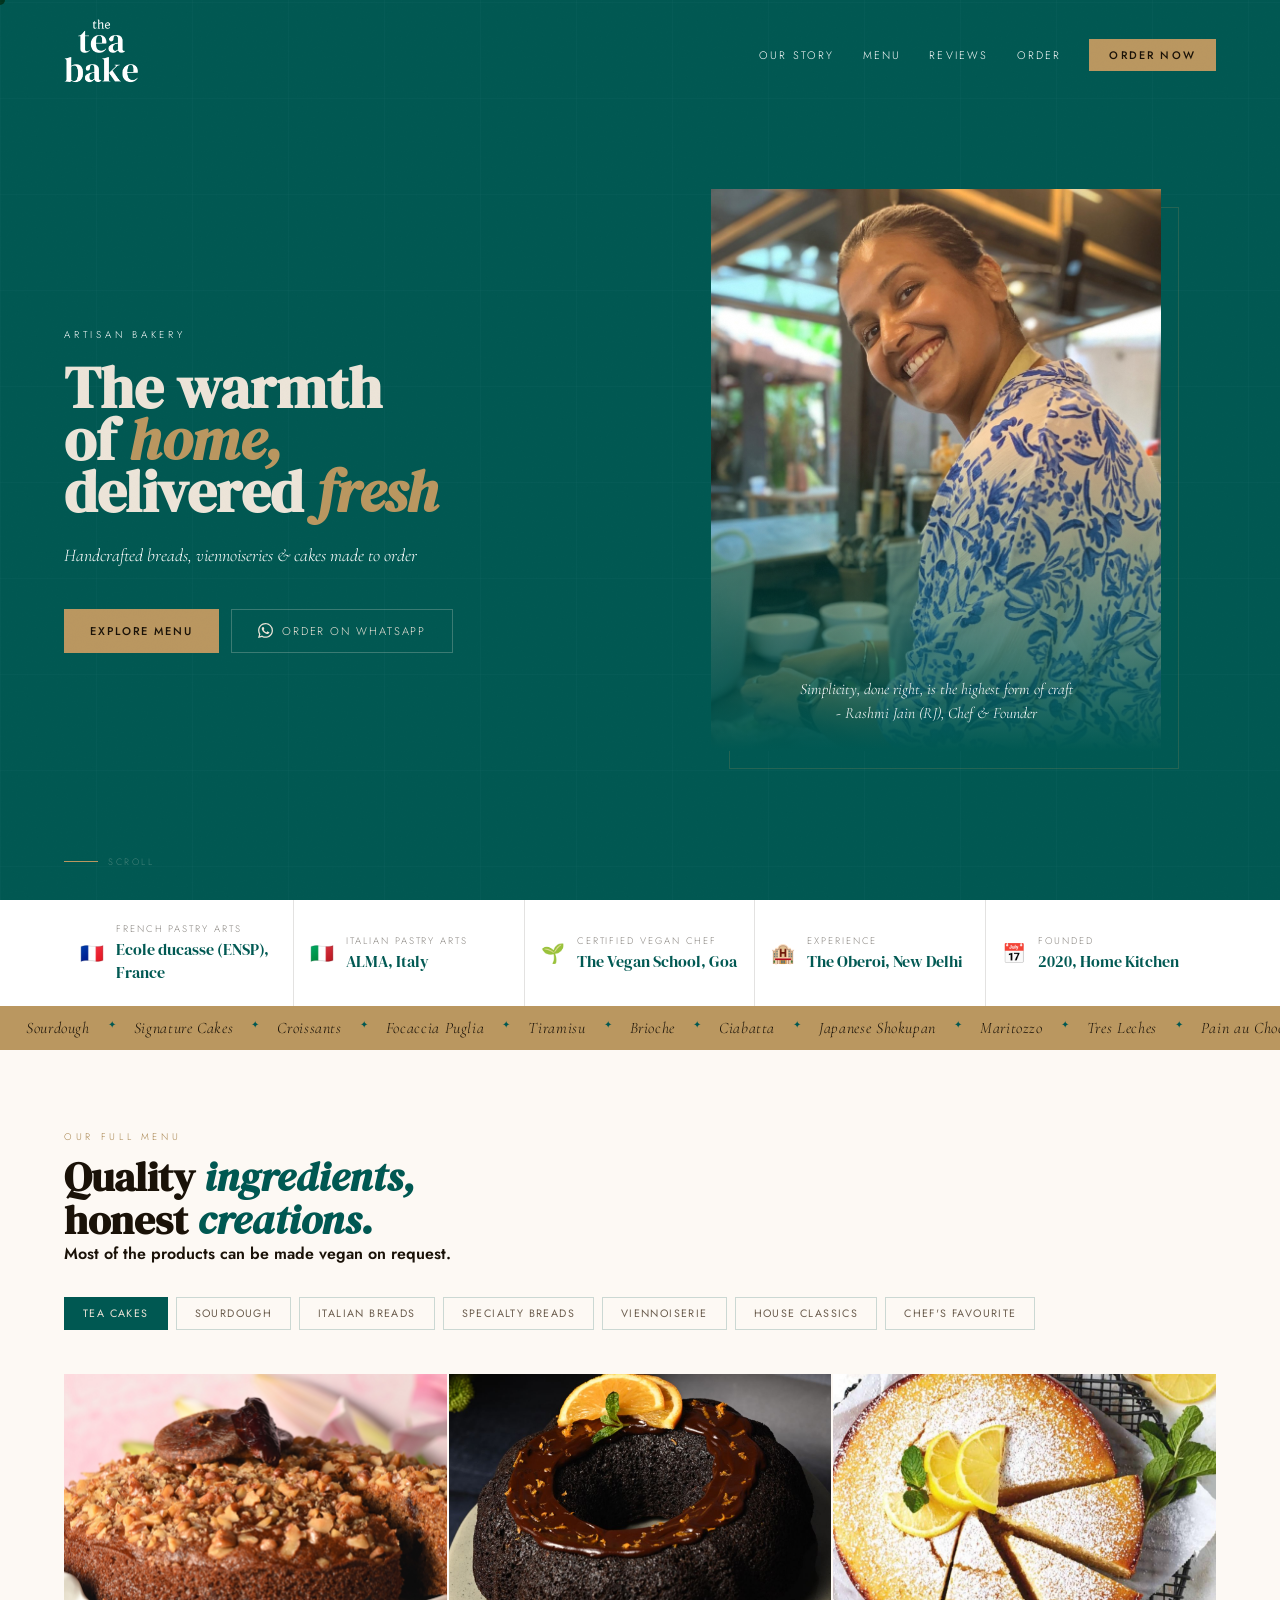
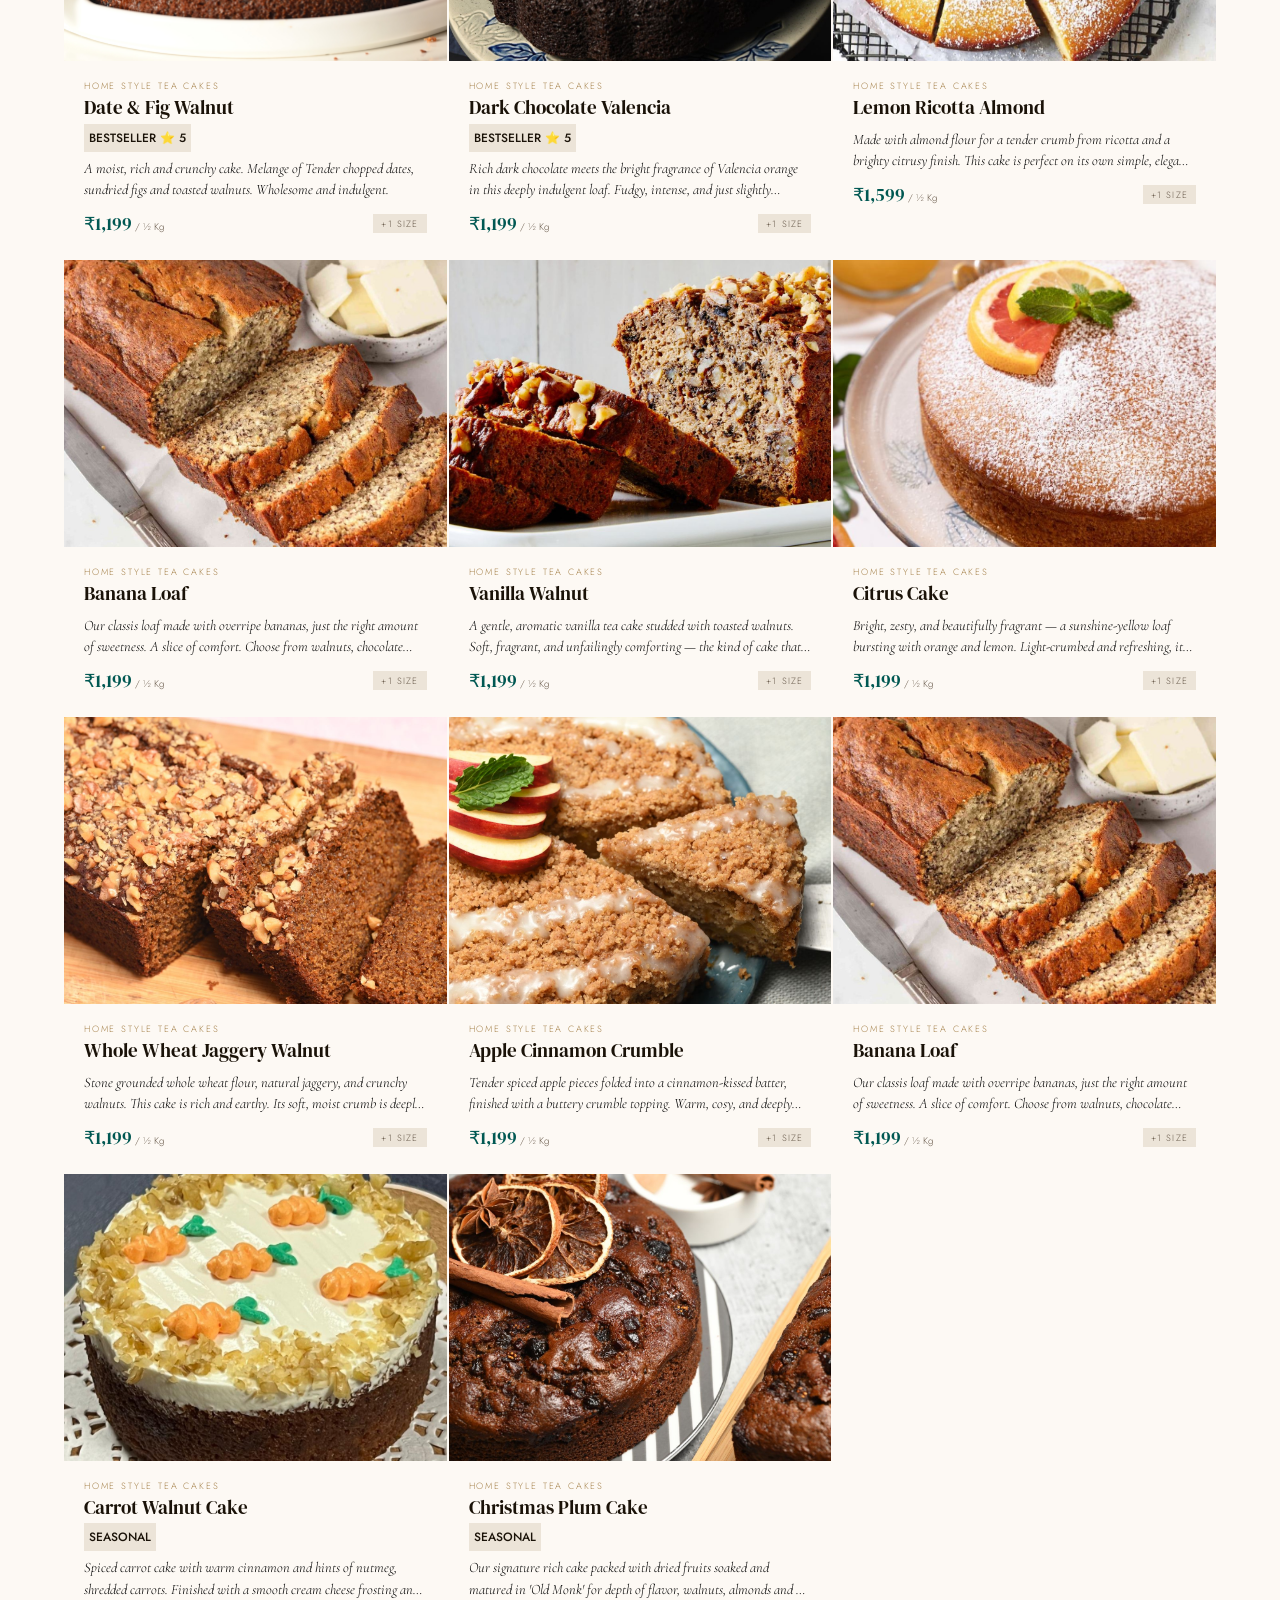
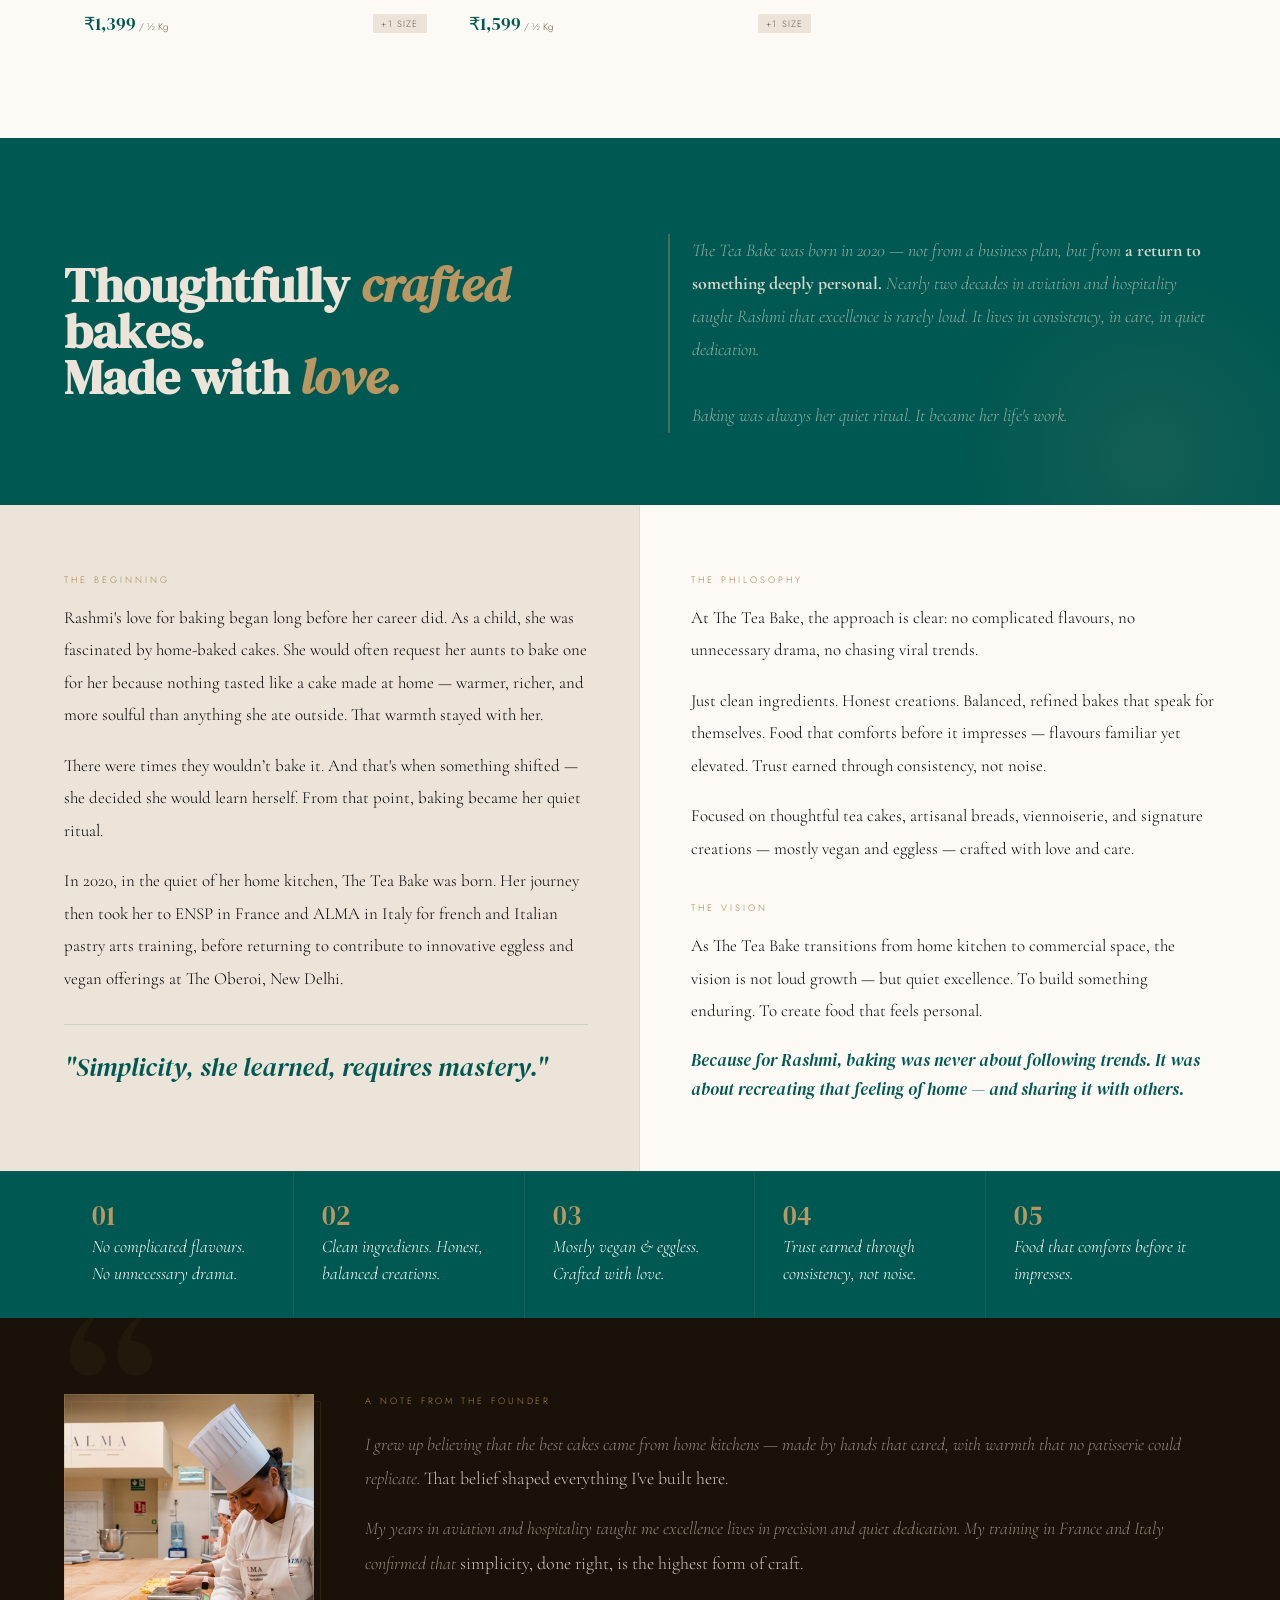
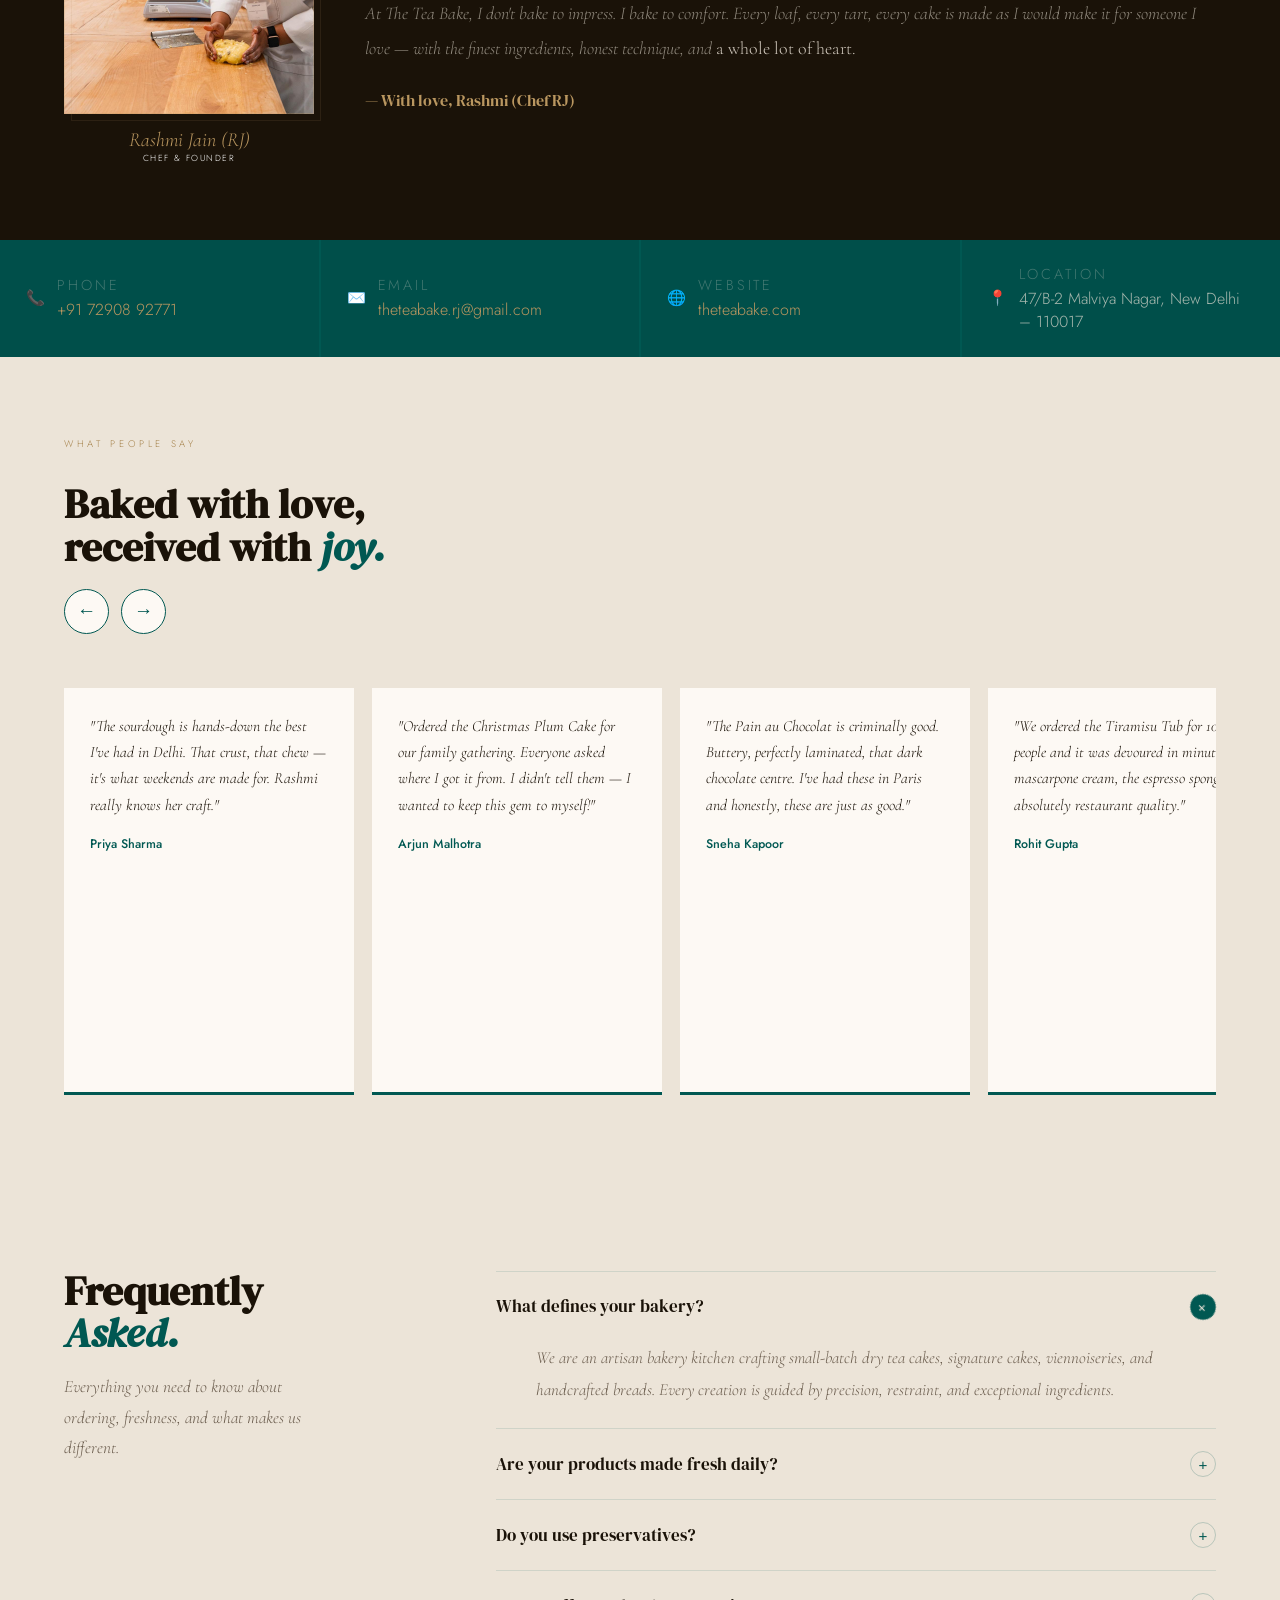
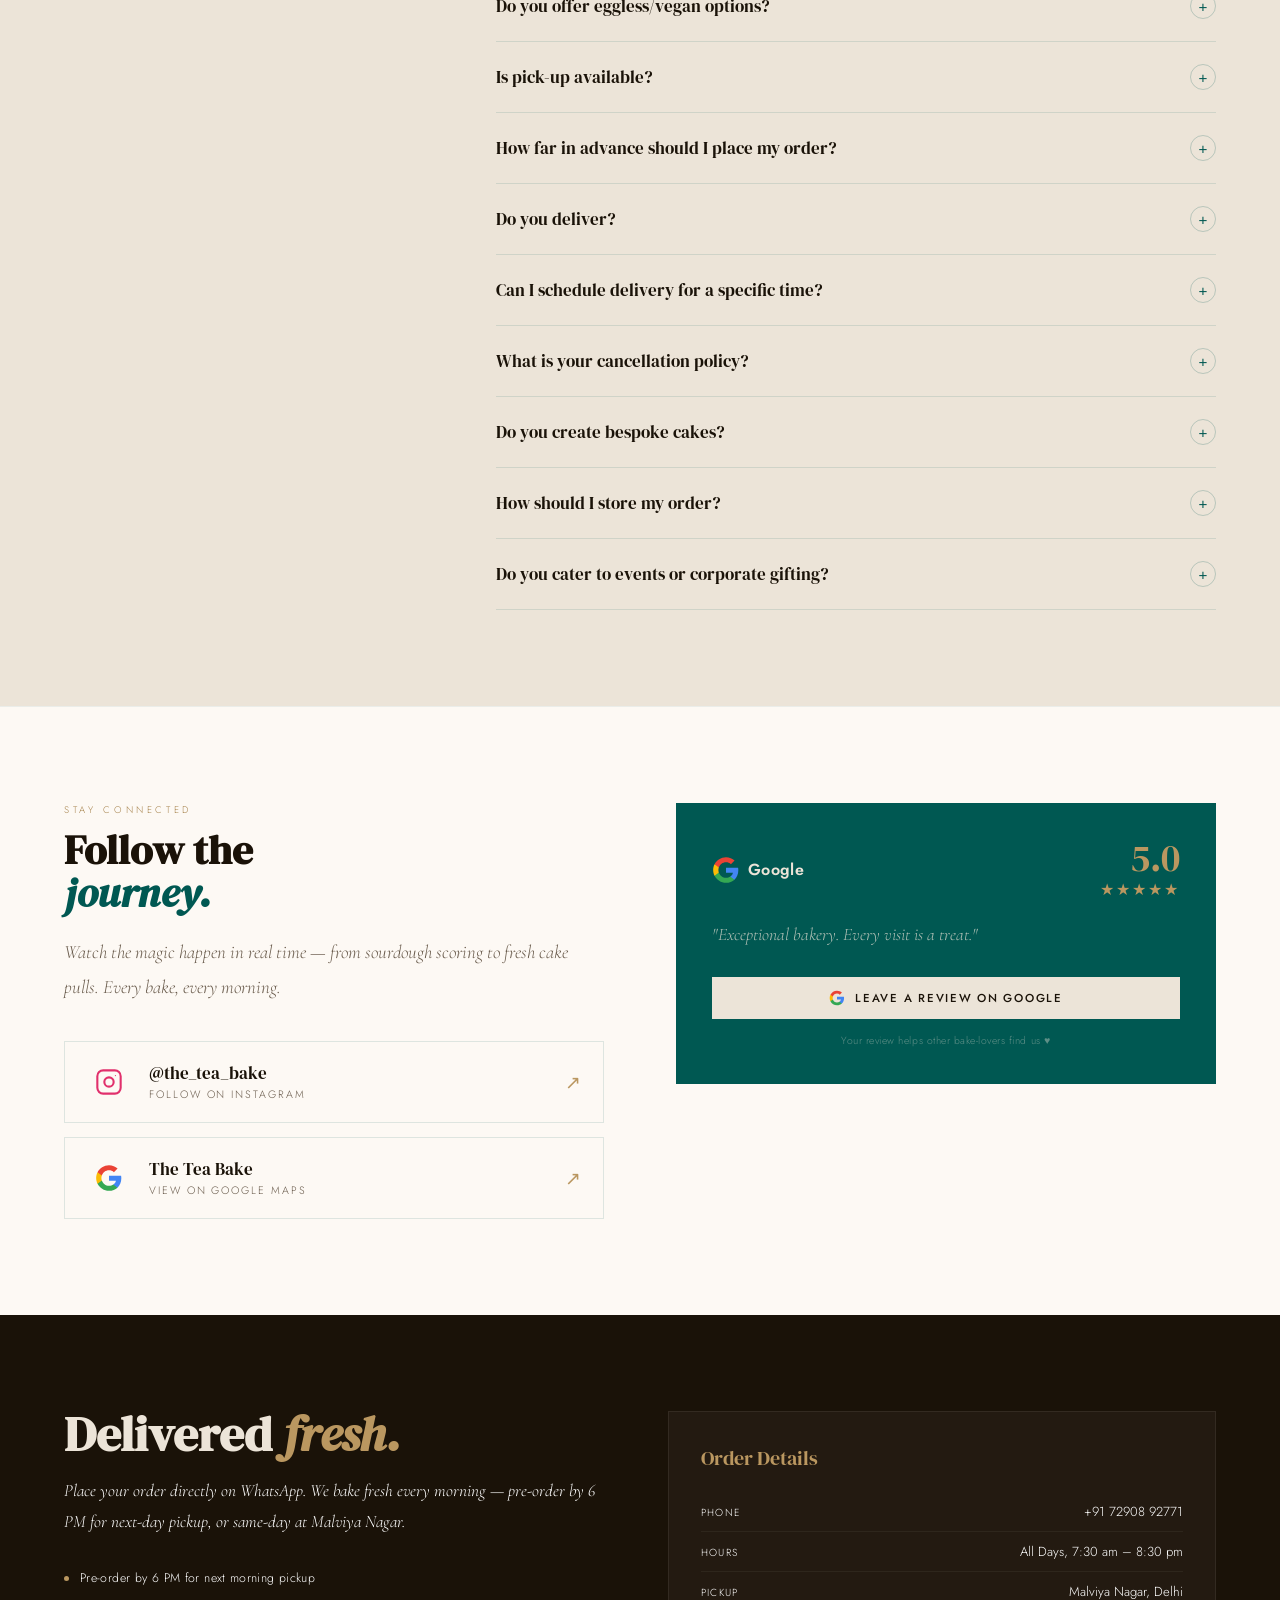
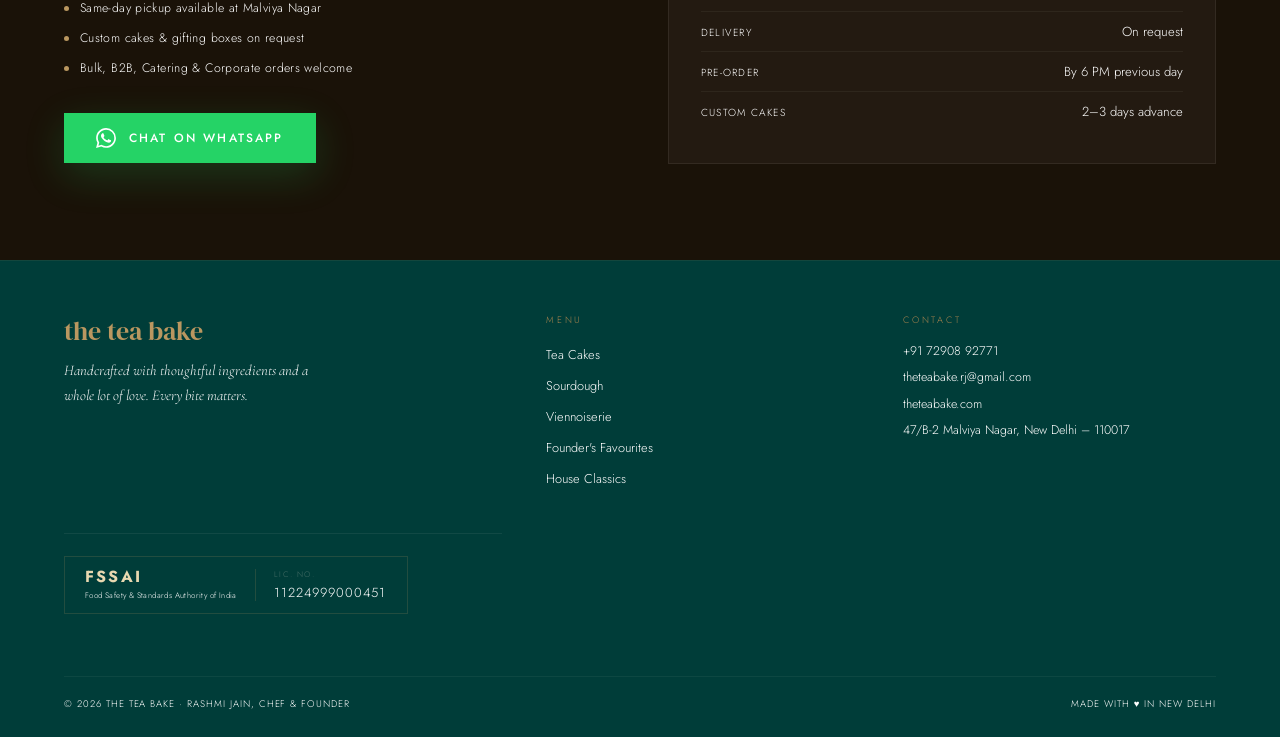
==== index.html @ 5ae30418 "changes" ====
<!DOCTYPE html>
<html lang="en">

<head>
  <meta charset="UTF-8">
  <meta name="viewport" content="width=device-width, initial-scale=1.0">
  <title>The Tea Bake — Artisan Bakery, New Delhi</title>
  <link rel="preconnect" href="https://fonts.googleapis.com">
  <link rel="preconnect" href="https://fonts.gstatic.com" crossorigin>
  <link
    href="https://fonts.googleapis.com/css2?family=DM+Serif+Display:ital@0;1&family=Cormorant+Garamond:ital,wght@0,300;0,400;0,500;1,300;1,400&family=Jost:wght@300;400;500;600&display=swap"
    rel="stylesheet">
  <link rel="stylesheet" href="./main/style.css">
</head>

<body>

  <!-- CURSOR -->
  <div class="cursor" id="cursor"></div>

  <!-- SCRIM + DRAWER -->
  <div class="scrim" id="scrim" onclick="closeDrawer()"></div>
  <nav class="drawer" id="drawer">
    <a href="#about" onclick="closeDrawer()">Our Story</a>
    <!-- <a href="#home" onclick="closeDrawer()">Home</a> -->
    <a href="#menu" onclick="closeDrawer()">Menu</a>
    <a href="#testimonials" onclick="closeDrawer()">Reviews</a>
    <a href="#order" onclick="closeDrawer()">Order</a>
    <a href="#" class="drawer-wa" onclick="closeDrawer();openWA('The Tea Bake — Full Menu')">
      <svg width="16" height="16" viewBox="0 0 24 24" fill="white">
        <path
          d="M17.472 14.382c-.297-.149-1.758-.867-2.03-.967-.273-.099-.471-.148-.67.15-.197.297-.767.966-.94 1.164-.173.199-.347.223-.644.075-.297-.15-1.255-.463-2.39-1.475-.883-.788-1.48-1.761-1.653-2.059-.173-.297-.018-.458.13-.606.134-.133.298-.347.446-.52.149-.174.198-.298.298-.497.099-.198.05-.371-.025-.52-.075-.149-.669-1.612-.916-2.207-.242-.579-.487-.5-.669-.51-.173-.008-.371-.01-.57-.01-.198 0-.52.074-.792.372-.272.297-1.04 1.016-1.04 2.479 0 1.462 1.065 2.875 1.213 3.074.149.198 2.096 3.2 5.077 4.487.709.306 1.262.489 1.694.625.712.227 1.36.195 1.871.118.571-.085 1.758-.719 2.006-1.413.248-.694.248-1.289.173-1.413-.074-.124-.272-.198-.57-.347m-5.421 7.403h-.004a9.87 9.87 0 01-5.031-1.378l-.361-.214-3.741.982.998-3.648-.235-.374a9.86 9.86 0 01-1.51-5.26c.001-5.45 4.436-9.884 9.888-9.884 2.64 0 5.122 1.03 6.988 2.898a9.825 9.825 0 012.893 6.994c-.003 5.45-4.437 9.884-9.885 9.884m8.413-18.297A11.815 11.815 0 0012.05 0C5.495 0 .16 5.335.157 11.892c0 2.096.547 4.142 1.588 5.945L.057 24l6.305-1.654a11.882 11.882 0 005.683 1.448h.005c6.554 0 11.89-5.335 11.893-11.893a11.821 11.821 0 00-3.48-8.413z" />
      </svg>
      Order on WhatsApp
    </a>
  </nav>

  <!-- DESKTOP NAV -->
  <nav id="navbar">
    <a class="nav-logo" href="#home"><span style="font-size: 12px;"><img style="width: 75px; height: 65px;"
          src="main/assets/teabake_logo.png" alt="Fresh baked goods"></a>
    <ul class="nav-links">
      <li><a href="#about">Our Story</a></li>
      <li><a href="#menu">Menu</a></li>
      <li><a href="#testimonials">Reviews</a></li>
      <li><a href="#order">Order</a></li>
      <li><a href="#" class="nav-order" onclick="openWA('The Tea Bake')">Order Now</a></li>
    </ul>
    <button class="ham" id="ham" onclick="toggleDrawer()" aria-label="Open menu">
      <span></span><span></span><span></span>
    </button>
  </nav>

  <!-- ══ HERO ══ -->
  <section class="hero" id="home">
    <div class="hero-pat">
      <svg width="100%" height="100%" viewBox="0 0 800 800" preserveAspectRatio="xMidYMid slice">
        <defs>
          <pattern id="gp" width="60" height="60" patternUnits="userSpaceOnUse">
            <path d="M60 0L0 0 0 60" fill="none" stroke="white" stroke-width=".5" />
          </pattern>
        </defs>
        <rect width="800" height="800" fill="url(#gp)" />
      </svg>
    </div>
    <div class="hero-left">
      <p class="hero-eyebrow">Artisan Bakery</p>
      <h1 class="hero-h1">The warmth <br>of <em>home,</em><br>delivered <em> fresh</em></h1>
      <p class="hero-sub">Handcrafted breads, viennoiseries &amp; cakes made to order</p>
      <div class="hero-ctas">
        <a href="#menu" class="btn-primary">Explore Menu</a>
        <a href="#" class="btn-secondary" onclick="openWA('The Tea Bake — Full Menu')">
          <svg width="15" height="15" viewBox="0 0 24 24" fill="currentColor">
            <path
              d="M17.472 14.382c-.297-.149-1.758-.867-2.03-.967-.273-.099-.471-.148-.67.15-.197.297-.767.966-.94 1.164-.173.199-.347.223-.644.075-.297-.15-1.255-.463-2.39-1.475-.883-.788-1.48-1.761-1.653-2.059-.173-.297-.018-.458.13-.606.134-.133.298-.347.446-.52.149-.174.198-.298.298-.497.099-.198.05-.371-.025-.52-.075-.149-.669-1.612-.916-2.207-.242-.579-.487-.5-.669-.51-.173-.008-.371-.01-.57-.01-.198 0-.52.074-.792.372-.272.297-1.04 1.016-1.04 2.479 0 1.462 1.065 2.875 1.213 3.074.149.198 2.096 3.2 5.077 4.487.709.306 1.262.489 1.694.625.712.227 1.36.195 1.871.118.571-.085 1.758-.719 2.006-1.413.248-.694.248-1.289.173-1.413-.074-.124-.272-.198-.57-.347m-5.421 7.403h-.004a9.87 9.87 0 01-5.031-1.378l-.361-.214-3.741.982.998-3.648-.235-.374a9.86 9.86 0 01-1.51-5.26c.001-5.45 4.436-9.884 9.888-9.884 2.64 0 5.122 1.03 6.988 2.898a9.825 9.825 0 012.893 6.994c-.003 5.45-4.437 9.884-9.885 9.884m8.413-18.297A11.815 11.815 0 0012.05 0C5.495 0 .16 5.335.157 11.892c0 2.096.547 4.142 1.588 5.945L.057 24l6.305-1.654a11.882 11.882 0 005.683 1.448h.005c6.554 0 11.89-5.335 11.893-11.893a11.821 11.821 0 00-3.48-8.413z" />
          </svg>
          Order on WhatsApp
        </a>
      </div>
    </div>
    <div class="hero-right">
      <div class="hero-vis">
        <div class="hero-frame">
          <img src="main/assets/chef-rashmi-jain.jpg" alt="Chef Rashmi Jain" onerror="this.style.display='none'">
          <div class="hero-frame-grad"></div>
          <div class="hero-quote">Simplicity, done right, is the highest form of craft<br> - Rashmi Jain (RJ), Chef
            & Founder</div>
        </div>
        <div class="hero-badge"><b>100%</b><small>Fresh Baked</small></div>
      </div>
    </div>
    <div class="scroll-hint">
      <div class="scroll-line"></div>Scroll
    </div>
  </section>

  <div class="creds-strip r">
    <div class="cred"><span class="cred-icon">🇫🇷</span>
      <div><span class="cred-lbl">French Pastry Arts</span><span class="cred-val">Ecole ducasse (ENSP), France</span>
      </div>
    </div>
    <div class="cred"><span class="cred-icon">🇮🇹</span>
      <div><span class="cred-lbl">Italian Pastry Arts</span><span class="cred-val">ALMA, Italy</span></div>
    </div>
    <div class="cred"><span class="cred-icon">🌱</span>
      <div><span class="cred-lbl">Certified Vegan Chef</span><span class="cred-val">The Vegan School, Goa</span></div>
    </div>
    <div class="cred"><span class="cred-icon">🏨</span>
      <div><span class="cred-lbl">Experience</span><span class="cred-val">The Oberoi, New Delhi</span></div>
    </div>
    <div class="cred"><span class="cred-icon">📅</span>
      <div><span class="cred-lbl">Founded</span><span class="cred-val">2020, Home Kitchen</span></div>
    </div>
  </div>

  <!-- ══ MARQUEE ══ -->
  <div class="marquee">
    <div class="marquee-track">
      <span class="mitem">Sourdough</span><span class="mdot">✦</span>
      <span class="mitem">Signature Cakes</span><span class="mdot">✦</span>
      <span class="mitem">Croissants</span><span class="mdot">✦</span>
      <span class="mitem">Focaccia Puglia</span><span class="mdot">✦</span>
      <span class="mitem">Tiramisu</span><span class="mdot">✦</span>
      <span class="mitem">Brioche</span><span class="mdot">✦</span>
      <span class="mitem">Ciabatta</span><span class="mdot">✦</span>
      <span class="mitem">Japanese Shokupan</span><span class="mdot">✦</span>
      <span class="mitem">Maritozzo</span><span class="mdot">✦</span>
      <span class="mitem">Tres Leches</span><span class="mdot">✦</span>
      <span class="mitem">Pain au Chocolat</span><span class="mdot">✦</span>
      <span class="mitem">Japanese Shokupan</span><span class="mdot">✦</span>
      <span class="mitem">Sourdough</span><span class="mdot">✦</span>
      <span class="mitem">Signature Cakes</span><span class="mdot">✦</span>
      <span class="mitem">Croissants</span><span class="mdot">✦</span>
      <span class="mitem">Focaccia Puglia</span><span class="mdot">✦</span>
      <span class="mitem">Tiramisu</span><span class="mdot">✦</span>
      <span class="mitem">Ciabatta</span><span class="mdot">✦</span>
      <span class="mitem">Maritozzo</span><span class="mdot">✦</span>
      <span class="mitem">Tres Leches</span><span class="mdot">✦</span>
      <span class="mitem">Pain au Chocolat</span><span class="mdot">✦</span>
      <span class="mitem">Lamington Cake</span><span class="mdot">✦</span>
    </div>
  </div>

  <!-- ══ PRODUCTS ══ -->
  <section class="sec-pad" id="menu">
    <span class="sec-label r">Our Full Menu</span>
    <h2 class="sec-title r">Quality <em>ingredients,</em><br>honest <em>creations.</em></h2>
    <span style="margin: 10px 0; font-weight: 600;">Most of the products can be made vegan on request.</span>
    <div class="cat-wrap r">
      <div class="cat-filters">
        <!-- <button class="cat-btn active" onclick="filterCat('all',this)">All</button> -->
        <button class="cat-btn active" onclick="filterCat('tea-cakes',this)">Tea Cakes</button>
        <button class="cat-btn" onclick="filterCat('sourdough',this)">Sourdough</button>
        <button class="cat-btn" onclick="filterCat('italian-breads',this)">Italian Breads</button>
        <button class="cat-btn" onclick="filterCat('specialty-breads',this)">Specialty Breads</button>
        <button class="cat-btn" onclick="filterCat('viennoiserie',this)">Viennoiserie</button>
        <button class="cat-btn" onclick="filterCat('house-classics',this)">House Classics</button>
        <button class="cat-btn" onclick="filterCat('chef-favourites',this)">Chef's Favourite</button>
      </div>
    </div>
    <div class="pgrid" id="pgrid"></div>
  </section>

  <!-- ══ ABOUT ══ -->
  <section class="about-wrap" id="about">

    <div class="about-intro">
      <div>
        <span class="about-eyebrow r">Our Story</span>
        <h2 class="about-h2 r">Thoughtfully <em>crafted</em> bakes.<br>Made with <em>love.</em></h2>
      </div>
      <p class="about-lead r">
        The Tea Bake was born in 2020 — not from a business plan, but from
        <strong>a return to something deeply personal.</strong>
        Nearly two decades in aviation and hospitality taught Rashmi that excellence is rarely loud. It lives in
        consistency, in care, in quiet dedication.
        <br><br>Baking was always her quiet ritual. It became her life's work.
      </p>
    </div>

    <div class="about-story">
      <div class="story-l">
        <span class="story-lbl">The Beginning</span>
        <p class="story-p r">Rashmi's love for baking began long before her career did. As a child, she was fascinated
          by home-baked cakes. She would often request her aunts to bake one for her because nothing tasted like a cake
          made at home — warmer, richer, and more soulful than anything she ate outside. That warmth stayed with her.
        </p>
        <p class="story-p r">There were times they wouldn’t bake it. And that's when something shifted — she decided she
          would learn herself. From that point, baking became her quiet ritual.</p>
        <p class="story-p r">In 2020, in the quiet of her home kitchen, The Tea Bake was born. Her journey then took her
          to ENSP in France and ALMA in Italy for french and Italian pastry arts training, before returning to
          contribute to innovative eggless and vegan offerings at The Oberoi, New Delhi.</p>
        <div class="story-pull r">"Simplicity, she learned, requires mastery."</div>
      </div>
      <div class="story-r">
        <div>
          <span class="story-lbl">The Philosophy</span>
          <p class="story-p r">At The Tea Bake, the approach is clear: no complicated flavours, no unnecessary drama, no
            chasing viral trends.</p>
          <p class="story-p r">Just clean ingredients. Honest creations. Balanced, refined bakes that speak for
            themselves. Food that comforts before it impresses — flavours familiar yet elevated. Trust earned through
            consistency, not noise.</p>
          <p class="story-p r">Focused on thoughtful tea cakes, artisanal breads, viennoiserie, and signature creations
            — mostly vegan and eggless — crafted with love and care.</p>
        </div>
        <div>
          <span class="story-lbl">The Vision</span>
          <p class="story-p r">As The Tea Bake transitions from home kitchen to commercial space, the vision is not loud
            growth — but quiet excellence. To build something enduring. To create food that feels personal.</p>
          <p class="vision-p r">Because for Rashmi, baking was never about following trends. It was about recreating
            that feeling of home — and sharing it with others.</p>
        </div>
      </div>
    </div>

    <div class="philo-strip">
      <div class="philo">
        <p class="philo-n">01</p>
        <p class="philo-t">No complicated flavours. No unnecessary drama.</p>
      </div>
      <div class="philo">
        <p class="philo-n">02</p>
        <p class="philo-t">Clean ingredients. Honest, balanced creations.</p>
      </div>
      <div class="philo">
        <p class="philo-n">03</p>
        <p class="philo-t">Mostly vegan &amp; eggless. Crafted with love.</p>
      </div>
      <div class="philo">
        <p class="philo-n">04</p>
        <p class="philo-t">Trust earned through consistency, not noise.</p>
      </div>
      <div class="philo">
        <p class="philo-n">05</p>
        <p class="philo-t">Food that comforts before it impresses.</p>
      </div>
    </div>

    <div class="founder-note">
      <div class="founder-col">
        <div style="position:relative;flex-shrink:0">
          <div class="founder-pic">
            <img src="main/assets/Founder-Rashmi-Jain.jpeg" alt="Rashmi Jain" onerror="this.style.display='none'">
          </div>
          <div class="founder-shadow"></div>
        </div>
        <div>
          <div class="founder-sig">Rashmi Jain (RJ)</div>
          <div class="founder-role-txt">Chef &amp; Founder</div>
        </div>
      </div>
      <div class="note-col">
        <span class="note-lbl">A Note from the Founder</span>
        <p class="note-p r">I grew up believing that the best cakes came from home kitchens — made by hands that cared,
          with warmth that no patisserie could replicate. <em>That belief shaped everything I've built here.</em></p>
        <p class="note-p r">My years in aviation and hospitality taught me excellence lives in precision and quiet
          dedication. My training in France and Italy confirmed that <em>simplicity, done right, is the highest form of
            craft.</em></p>
        <p class="note-p r">At The Tea Bake, I don't bake to impress. I bake to comfort. Every loaf, every tart, every
          cake is made as I would make it for someone I love — with the finest ingredients, honest technique, and <em>a
            whole lot of heart.</em></p>
        <span class="note-sign r">— With love, Rashmi (Chef RJ)</span>
      </div>
    </div>

    <div class="contact-strip">
      <div class="ctc"><span class="ctc-icon">📞</span>
        <div><span class="ctc-lbl">Phone</span><span class="ctc-val"><a href="tel:+917290892771">+91 72908
              92771</a></span></div>
      </div>
      <div class="ctc"><span class="ctc-icon">✉️</span>
        <div><span class="ctc-lbl">Email</span><span class="ctc-val"><a
              href="mailto:theteabake.rj@gmail.com">theteabake.rj@gmail.com</a></span></div>
      </div>
      <div class="ctc"><span class="ctc-icon">🌐</span>
        <div><span class="ctc-lbl">Website</span><span class="ctc-val"><a href="http://theteabake.com"
              target="_blank">theteabake.com</a></span></div>
      </div>
      <div class="ctc"><span class="ctc-icon">📍</span>
        <div><span class="ctc-lbl">Location</span><span class="ctc-val">47/B-2 Malviya Nagar, New Delhi – 110017</span>
        </div>
      </div>
    </div>

  </section>

  <!-- ══ TESTIMONIALS ══ -->
  <section class="testi-sec" id="testimonials">
    <div class="testi-head">
      <span class="sec-label r">What People Say</span>
      <h2 class="sec-title r">Baked with love,<br>received with <em>joy.</em></h2>

      <div class="testi-ctrls">
        <button id="prevBtn" class="ctrl-btn">←</button>
        <button id="nextBtn" class="ctrl-btn">→</button>
      </div>
    </div>

    <div class="reviews-wrap">
      <div class="reviews-track" id="reviewsTrack">
      </div>
    </div>
  </section>

  <!-- ══ FAQ ══ -->
  <section class="faq-sec" id="faq">
    <div class="faq-inner">
      <div class="faq-sticky">
        <!-- <span class="faq-lbl">Have Questions?</span> -->
        <h2 class="faq-title">Frequently<br><em>Asked.</em></h2>
        <p class="faq-sub">Everything you need to know about ordering, freshness, and what makes us different.</p>
      </div>
      <div class="faq-list" id="faqList"></div>
    </div>
  </section>

  <!-- ══ SOCIAL & GOOGLE ══ -->
  <section class="social-sec" id="socials">
    <div class="social-inner">
      <div class="social-left">
        <span class="sec-label r">Stay Connected</span>
        <h2 class="sec-title r">Follow the<br><em>journey.</em></h2>
        <p class="social-sub r">Watch the magic happen in real time — from sourdough scoring to fresh cake pulls. Every
          bake, every morning.</p>
        <div class="social-links r">
          <a href="https://www.instagram.com/the_tea_bake" target="_blank" rel="noopener" class="social-link instagram">
            <span class="social-link-icon">
              <svg viewBox="0 0 24 24" fill="none" stroke="currentColor" stroke-width="1.8" stroke-linecap="round"
                stroke-linejoin="round">
                <rect x="2" y="2" width="20" height="20" rx="5" ry="5" />
                <circle cx="12" cy="12" r="4" />
                <circle cx="17.5" cy="6.5" r=".5" fill="currentColor" stroke="none" />
              </svg>
            </span>
            <span class="social-link-body">
              <span class="social-link-handle">@the_tea_bake</span>
              <span class="social-link-label">Follow on Instagram</span>
            </span>
            <span class="social-link-arrow">↗</span>
          </a>
          <a href="https://share.google/c6xZrRx1j0dxmvRVh" target="_blank" rel="noopener" class="social-link google">
            <span class="social-link-icon">
              <svg viewBox="0 0 24 24" fill="currentColor">
                <path
                  d="M22.56 12.25c0-.78-.07-1.53-.2-2.25H12v4.26h5.92c-.26 1.37-1.04 2.53-2.21 3.31v2.77h3.57c2.08-1.92 3.28-4.74 3.28-8.09z"
                  fill="#4285F4" />
                <path
                  d="M12 23c2.97 0 5.46-.98 7.28-2.66l-3.57-2.77c-.98.66-2.23 1.06-3.71 1.06-2.86 0-5.29-1.93-6.16-4.53H2.18v2.84C3.99 20.53 7.7 23 12 23z"
                  fill="#34A853" />
                <path
                  d="M5.84 14.09c-.22-.66-.35-1.36-.35-2.09s.13-1.43.35-2.09V7.07H2.18C1.43 8.55 1 10.22 1 12s.43 3.45 1.18 4.93l2.85-2.22.81-.62z"
                  fill="#FBBC05" />
                <path
                  d="M12 5.38c1.62 0 3.06.56 4.21 1.64l3.15-3.15C17.45 2.09 14.97 1 12 1 7.7 1 3.99 3.47 2.18 7.07l3.66 2.84c.87-2.6 3.3-4.53 6.16-4.53z"
                  fill="#EA4335" />
              </svg>
            </span>
            <span class="social-link-body">
              <span class="social-link-handle">The Tea Bake</span>
              <span class="social-link-label">View on Google Maps</span>
            </span>
            <span class="social-link-arrow">↗</span>
          </a>
        </div>
      </div>
      <div class="social-right r">
        <div class="google-rating-card">
          <div class="grc-top">
            <div class="grc-logo">
              <svg viewBox="0 0 24 24" width="28" height="28" fill="currentColor">
                <path
                  d="M22.56 12.25c0-.78-.07-1.53-.2-2.25H12v4.26h5.92c-.26 1.37-1.04 2.53-2.21 3.31v2.77h3.57c2.08-1.92 3.28-4.74 3.28-8.09z"
                  fill="#4285F4" />
                <path
                  d="M12 23c2.97 0 5.46-.98 7.28-2.66l-3.57-2.77c-.98.66-2.23 1.06-3.71 1.06-2.86 0-5.29-1.93-6.16-4.53H2.18v2.84C3.99 20.53 7.7 23 12 23z"
                  fill="#34A853" />
                <path
                  d="M5.84 14.09c-.22-.66-.35-1.36-.35-2.09s.13-1.43.35-2.09V7.07H2.18C1.43 8.55 1 10.22 1 12s.43 3.45 1.18 4.93l2.85-2.22.81-.62z"
                  fill="#FBBC05" />
                <path
                  d="M12 5.38c1.62 0 3.06.56 4.21 1.64l3.15-3.15C17.45 2.09 14.97 1 12 1 7.7 1 3.99 3.47 2.18 7.07l3.66 2.84c.87-2.6 3.3-4.53 6.16-4.53z"
                  fill="#EA4335" />
              </svg>
              <span class="grc-google-text">Google</span>
            </div>
            <div class="grc-score">
              <span class="grc-num">5.0</span>
              <span class="grc-stars">★★★★★</span>
            </div>
          </div>
          <p class="grc-tag">"Exceptional bakery. Every visit is a treat."</p>
          <a href="https://share.google/c6xZrRx1j0dxmvRVh" target="_blank" rel="noopener" class="grc-btn">
            <svg viewBox="0 0 24 24" fill="currentColor" width="16" height="16">
              <path
                d="M22.56 12.25c0-.78-.07-1.53-.2-2.25H12v4.26h5.92c-.26 1.37-1.04 2.53-2.21 3.31v2.77h3.57c2.08-1.92 3.28-4.74 3.28-8.09z"
                fill="#4285F4" />
              <path
                d="M12 23c2.97 0 5.46-.98 7.28-2.66l-3.57-2.77c-.98.66-2.23 1.06-3.71 1.06-2.86 0-5.29-1.93-6.16-4.53H2.18v2.84C3.99 20.53 7.7 23 12 23z"
                fill="#34A853" />
              <path
                d="M5.84 14.09c-.22-.66-.35-1.36-.35-2.09s.13-1.43.35-2.09V7.07H2.18C1.43 8.55 1 10.22 1 12s.43 3.45 1.18 4.93l2.85-2.22.81-.62z"
                fill="#FBBC05" />
              <path
                d="M12 5.38c1.62 0 3.06.56 4.21 1.64l3.15-3.15C17.45 2.09 14.97 1 12 1 7.7 1 3.99 3.47 2.18 7.07l3.66 2.84c.87-2.6 3.3-4.53 6.16-4.53z"
                fill="#EA4335" />
            </svg>
            Leave a Review on Google
          </a>
          <p class="grc-note">Your review helps other bake-lovers find us ♥</p>
        </div>
        <div class="google-reviews-mini" id="googleReviewsMini"></div>
      </div>
    </div>
  </section>

  <!-- ══ ORDER ══ -->
  <section class="order-sec" id="order">
    <div>
      <!-- <span class="order-lbl">Order Fresh</span> -->
      <h2 class="order-h2">Delivered <em>fresh.</em></h2>
      <p class="order-sub">Place your order directly on WhatsApp. We bake fresh every morning — pre-order by 6 PM for
        next-day pickup, or same-day at Malviya Nagar.</p>
      <div class="order-feats">
        <div class="ofeat">
          <div class="ofeat-dot"></div>Pre-order by 6 PM for next morning pickup
        </div>
        <div class="ofeat">
          <div class="ofeat-dot"></div>Same-day pickup available at Malviya Nagar
        </div>
        <div class="ofeat">
          <div class="ofeat-dot"></div>Custom cakes &amp; gifting boxes on request
        </div>
        <div class="ofeat">
          <div class="ofeat-dot"></div>Bulk, B2B, Catering &amp; Corporate orders welcome
        </div>
      </div>
      <a href="#" onclick="openWA('The Tea Bake — I\'d like to place an order')" class="wa-big">
        <svg viewBox="0 0 24 24" fill="white">
          <path
            d="M17.472 14.382c-.297-.149-1.758-.867-2.03-.967-.273-.099-.471-.148-.67.15-.197.297-.767.966-.94 1.164-.173.199-.347.223-.644.075-.297-.15-1.255-.463-2.39-1.475-.883-.788-1.48-1.761-1.653-2.059-.173-.297-.018-.458.13-.606.134-.133.298-.347.446-.52.149-.174.198-.298.298-.497.099-.198.05-.371-.025-.52-.075-.149-.669-1.612-.916-2.207-.242-.579-.487-.5-.669-.51-.173-.008-.371-.01-.57-.01-.198 0-.52.074-.792.372-.272.297-1.04 1.016-1.04 2.479 0 1.462 1.065 2.875 1.213 3.074.149.198 2.096 3.2 5.077 4.487.709.306 1.262.489 1.694.625.712.227 1.36.195 1.871.118.571-.085 1.758-.719 2.006-1.413.248-.694.248-1.289.173-1.413-.074-.124-.272-.198-.57-.347m-5.421 7.403h-.004a9.87 9.87 0 01-5.031-1.378l-.361-.214-3.741.982.998-3.648-.235-.374a9.86 9.86 0 01-1.51-5.26c.001-5.45 4.436-9.884 9.888-9.884 2.64 0 5.122 1.03 6.988 2.898a9.825 9.825 0 012.893 6.994c-.003 5.45-4.437 9.884-9.885 9.884m8.413-18.297A11.815 11.815 0 0012.05 0C5.495 0 .16 5.335.157 11.892c0 2.096.547 4.142 1.588 5.945L.057 24l6.305-1.654a11.882 11.882 0 005.683 1.448h.005c6.554 0 11.89-5.335 11.893-11.893a11.821 11.821 0 00-3.48-8.413z" />
        </svg>
        Chat on WhatsApp
      </a>
    </div>
    <div class="order-card">
      <p class="ocard-title">Order Details</p>
      <div class="orow"><span class="okey">Phone</span><span class="oval">+91 72908 92771</span></div>
      <div class="orow"><span class="okey">Hours</span><span class="oval">All Days, 7:30 am – 8:30 pm</span></div>
      <div class="orow"><span class="okey">Pickup</span><span class="oval">Malviya Nagar, Delhi</span></div>
      <div class="orow"><span class="okey">Delivery</span><span class="oval">On request</span></div>
      <div class="orow"><span class="okey">Pre-order</span><span class="oval">By 6 PM previous day</span></div>
      <div class="orow"><span class="okey">Custom Cakes</span><span class="oval">2–3 days advance</span></div>
    </div>
  </section>

  <!-- ══ FOOTER ══ -->
  <footer>
    <div class="foot-grid">
      <div>
        <div class="foot-logo">the tea bake</div>
        <p class="foot-tag">Handcrafted with thoughtful ingredients and a whole lot of love. Every bite matters.</p>
      </div>
      <div>
        <span class="fc-title">Menu</span>
        <ul class="foot-links">
          <li><a href="#menu" onclick="filterCat('tea-cakes')">Tea Cakes</a></li>
          <li><a href="#menu" onclick="filterCat('sourdough')">Sourdough</a></li>
          <li><a href="#menu" onclick="filterCat('viennoiserie')">Viennoiserie</a></li>
          <li><a href="#menu" onclick="filterCat('chef-favourites')">Founder's Favourites</a></li>
          <li><a href="#menu" onclick="filterCat('house-classics')">House Classics</a></li>
        </ul>
      </div>
      <div>
        <span class="fc-title">Contact</span>
        <div class="foot-ci"><a style="color: inherit; text-decoration: none;" href="tel:+917290892771">+91 72908
            92771</a></div>
        <div class="foot-ci"><a style="color: white;" href="mailto:theteabake.rj@gmail.com">theteabake.rj@gmail.com</a>
        </div>
        <div class="foot-ci"><a style="color: white;" href="http://theteabake.com" target="_blank">theteabake.com</a>
        </div>
        <div class="foot-ci">47/B-2 Malviya Nagar, New Delhi – 110017</div>
      </div>
      <div class="foot-fssai">
        <div class="fssai-badge">
          <div class="fssai-logo-wrap">
            <span class="fssai-name">FSSAI</span>
            <span class="fssai-tagline">Food Safety &amp; Standards Authority of India</span>
          </div>
          <div class="fssai-lic">
            <span class="fssai-lic-label">Lic. No.</span>
            <span class="fssai-lic-num">11224999000451</span>
          </div>
        </div>
      </div>
    </div>
    <div class="foot-bottom">
      <span class="copy">© 2026 The Tea Bake · Rashmi Jain, Chef &amp; Founder</span>
      <span class="copy">Made with ♥ in New Delhi</span>
    </div>
  </footer>

  <!-- ══ MODAL ══ -->
  <div class="modal-overlay" id="modalOverlay" onclick="handleModalClick(event)">
    <div class="modal-box" id="modalBox">
      <button class="modal-close" onclick="closeModal()">✕</button>
      <div class="modal-grid">
        <div class="modal-img-side" id="modalImgSide">
          <div class="modal-ph" id="modalPh"><span class="modal-ph-emoji" id="modalEmoji">🍰</span><span
              class="modal-ph-label">The Tea Bake</span></div>
          <img id="modalImg" src="" alt="" style="display:none">
        </div>
        <div class="modal-body">
          <div>
            <p class="modal-cat" id="modalCat"></p>
            <h2 class="modal-name" id="modalName"></h2>
            <img class="modal-type pcard-type" id="modalType" src=""></span>
            <p class="modal-desc" id="modalDesc"></p>
            <div class="modal-prices" id="modalPrices"></div>
          </div>
          <div>
            <a href="#" id="modalWA" class="modal-wa" target="_blank">
              <svg viewBox="0 0 24 24" fill="white">
                <path
                  d="M17.472 14.382c-.297-.149-1.758-.867-2.03-.967-.273-.099-.471-.148-.67.15-.197.297-.767.966-.94 1.164-.173.199-.347.223-.644.075-.297-.15-1.255-.463-2.39-1.475-.883-.788-1.48-1.761-1.653-2.059-.173-.297-.018-.458.13-.606.134-.133.298-.347.446-.52.149-.174.198-.298.298-.497.099-.198.05-.371-.025-.52-.075-.149-.669-1.612-.916-2.207-.242-.579-.487-.5-.669-.51-.173-.008-.371-.01-.57-.01-.198 0-.52.074-.792.372-.272.297-1.04 1.016-1.04 2.479 0 1.462 1.065 2.875 1.213 3.074.149.198 2.096 3.2 5.077 4.487.709.306 1.262.489 1.694.625.712.227 1.36.195 1.871.118.571-.085 1.758-.719 2.006-1.413.248-.694.248-1.289.173-1.413-.074-.124-.272-.198-.57-.347m-5.421 7.403h-.004a9.87 9.87 0 01-5.031-1.378l-.361-.214-3.741.982.998-3.648-.235-.374a9.86 9.86 0 01-1.51-5.26c.001-5.45 4.436-9.884 9.888-9.884 2.64 0 5.122 1.03 6.988 2.898a9.825 9.825 0 012.893 6.994c-.003 5.45-4.437 9.884-9.885 9.884m8.413-18.297A11.815 11.815 0 0012.05 0C5.495 0 .16 5.335.157 11.892c0 2.096.547 4.142 1.588 5.945L.057 24l6.305-1.654a11.882 11.882 0 005.683 1.448h.005c6.554 0 11.89-5.335 11.893-11.893a11.821 11.821 0 00-3.48-8.413z" />
              </svg>
              Order on WhatsApp
            </a>
            <p class="modal-note">Chat with us · Fresh-baked every day with love</p>
          </div>
        </div>
      </div>
    </div>
  </div>
  <script src="./main/script.js"></script>
</body>

</html>
---- main/style.css ----
:root {
    --teal: #005852;
    --teal-dark: #003d39;
    --teal-mid: #0a6d66;
    --cream: #ece4d8;
    --gold: #ba9760;
    --gold-mid: #a7844e;
    --gold-dark: #846233;
    --white: #fdf9f4;
    --ink: #1a1208;
    --muted: #6b5d4e;
    --pad: clamp(20px, 5vw, 80px);
}

*,
*::before,
*::after {
    margin: 0;
    padding: 0;
    box-sizing: border-box;
}

html {
    scroll-behavior: smooth;
}

body {
    background: var(--white);
    color: var(--ink);
    font-family: 'Jost', sans-serif;
    font-weight: 300;
    overflow-x: hidden;
}

/* ── NOISE ── */
body::after {
    content: '';
    position: fixed;
    inset: 0;
    opacity: .35;
    pointer-events: none;
    z-index: 9999;
    background-image: url("data:image/svg+xml,%3Csvg xmlns='http://www.w3.org/2000/svg' width='200' height='200'%3E%3Cfilter id='n'%3E%3CfeTurbulence type='fractalNoise' baseFrequency='.8' numOctaves='4' stitchTiles='stitch'/%3E%3C/filter%3E%3Crect width='200' height='200' filter='url(%23n)' opacity='.03'/%3E%3C/svg%3E")
}

/* ── CURSOR ── */
.cursor {
    width: 10px;
    height: 10px;
    background: var(--gold);
    border-radius: 50%;
    position: fixed;
    pointer-events: none;
    z-index: 9998;
    transform: translate(-50%, -50%);
    transition: width .2s, height .2s;
    mix-blend-mode: multiply;
    display: none
}

@media(hover:hover) {
    .cursor {
        display: block
    }
}

.cursor.big {
    width: 26px;
    height: 26px;
    background: var(--teal)
}

/* ── NAV ── */
nav {
    position: fixed;
    top: 0;
    width: 100%;
    z-index: 600;
    display: flex;
    align-items: center;
    justify-content: space-between;
    padding: 18px var(--pad);
    transition: background .4s, box-shadow .4s
}

nav.scrolled {
    background: rgba(0, 50, 46, .97);
    backdrop-filter: blur(14px);
    box-shadow: 0 2px 32px rgba(0, 0, 0, .18)
}

.nav-logo {
    font-family: 'DM Serif Display', serif;
    font-size: 1.5rem;
    color: var(--cream);
    text-decoration: none;
    flex-shrink: 0;
    text-align: center;
    line-height: 20px;
}

.nav-links {
    display: flex;
    gap: 28px;
    list-style: none;
    align-items: center
}

.nav-links a {
    font-size: .68rem;
    letter-spacing: .2em;
    text-transform: uppercase;
    color: rgb(255, 255, 255);
    text-decoration: none;
    transition: color .3s
}

.nav-links a:hover,
.nav-links a:focus {
    color: var(--gold)
}

.nav-order {
    background: var(--gold) !important;
    color: var(--ink) !important;
    padding: 8px 20px;
    font-weight: 500 !important
}

.nav-order:hover {
    background: var(--gold-dark) !important;
    color: var(--cream) !important
}

/* hamburger */
.ham {
    display: none;
    flex-direction: column;
    gap: 5px;
    cursor: pointer;
    background: none;
    border: none;
    padding: 4px;
    z-index: 700
}

.ham span {
    display: block;
    width: 24px;
    height: 2px;
    background: var(--cream);
    transition: .3s
}

.ham.open span:nth-child(1) {
    transform: translateY(7px) rotate(45deg)
}

.ham.open span:nth-child(2) {
    opacity: 0
}

.ham.open span:nth-child(3) {
    transform: translateY(-7px) rotate(-45deg)
}

/* drawer */
.drawer {
    position: fixed;
    top: 0;
    right: -100%;
    width: min(280px, 80vw);
    height: 100dvh;
    background: var(--teal-dark);
    z-index: 650;
    display: flex;
    flex-direction: column;
    justify-content: center;
    padding: 40px 32px;
    gap: 4px;
    transition: right .38s cubic-bezier(.16, 1, .3, 1);
    box-shadow: -6px 0 40px rgba(0, 0, 0, .3)
}

.drawer.open {
    right: 0
}

.drawer a {
    font-family: 'DM Serif Display', serif;
    font-size: 1.5rem;
    color: var(--cream);
    text-decoration: none;
    padding: 10px 10px;
    border-bottom: 1px solid rgba(236, 228, 216, .07);
    display: flex;
    transition: color .2s
}

.drawer a:hover {
    color: var(--gold)
}

.drawer-wa {
    display: flex;
    align-items: center;
    gap: 10px;
    background: #25D366;
    color: #fff !important;
    font-family: 'Jost', sans-serif;
    font-size: 0.8rem !important;
    letter-spacing: .15em;
    text-transform: uppercase;
    font-weight: 500;
    padding: 14px 20px;
    margin-top: 20px;
    border-bottom: none !important;
    justify-content: center;
}

.scrim {
    position: fixed;
    inset: 0;
    background: rgba(0, 0, 0, .5);
    z-index: 640;
    opacity: 0;
    pointer-events: none;
    transition: opacity .38s
}

.scrim.open {
    opacity: 1;
    pointer-events: all
}

/* ── HERO ── */
.hero {
    min-height: 100dvh;
    background: var(--teal);
    display: grid;
    grid-template-columns: 1fr 1fr;
    position: relative;
    overflow: hidden
}

.hero-pat {
    position: absolute;
    inset: 0;
    opacity: .055;
    pointer-events: none
}

.hero-left {
    display: flex;
    flex-direction: column;
    justify-content: center;
    padding: clamp(140px, 14vw, 160px) 48px 80px var(--pad);
    position: relative;
    z-index: 2
}

.hero-eyebrow {
    font-size: .62rem;
    letter-spacing: .38em;
    text-transform: uppercase;
    color: white;
    margin-bottom: 20px;
    opacity: 0;
    animation: fadeUp .7s ease .4s forwards
}

.hero-h1 {
    font-family: 'DM Serif Display', serif;
    font-size: clamp(3rem, 4.5vw, 6.5rem);
    line-height: .9;
    color: var(--cream);
    margin-bottom: 22px;
    opacity: 0;
    animation: fadeUp .8s ease .55s forwards
}

.hero-h1 em {
    font-style: italic;
    color: var(--gold)
}

.hero-sub {
    font-family: 'Cormorant Garamond', serif;
    font-style: italic;
    font-size: clamp(1rem, 1.4vw, 1.2rem);
    color: rgb(255, 255, 255);
    line-height: 1.75;
    max-width: 360px;
    margin-bottom: 38px;
    opacity: 0;
    animation: fadeUp .8s ease .7s forwards
}

.hero-ctas {
    display: flex;
    gap: 12px;
    flex-wrap: wrap;
    opacity: 0;
    animation: fadeUp .8s ease .85s forwards
}

.hero-right {
    display: flex;
    align-items: center;
    justify-content: center;
    padding: 120px 48px 80px 0;
    opacity: 0;
    animation: fadeIn 1.2s ease .3s forwards
}

.hero-vis {
    width: 100%;
    max-width: 450px;
    aspect-ratio: 4/5;
    position: relative
}

.hero-frame {
    width: 100%;
    height: 100%;
    background: linear-gradient(145deg, #0a7068, #003d39);
    position: relative;
    overflow: hidden
}

.hero-frame img {
    width: 100%;
    height: 100%;
    object-fit: cover;
    /* opacity: .55; */
    /* mix-blend-mode: luminosity */
}

.hero-frame-grad {
    position: absolute;
    inset: 0;
    background: linear-gradient(to top, var(--teal) 0%, transparent 55%)
}

.hero-quote {
    position: absolute;
    bottom: 26px;
    left: 26px;
    right: 26px;
    font-family: 'Cormorant Garamond', serif;
    font-style: italic;
    font-size: .98rem;
    color: rgb(255 255 255);
    line-height: 1.5;
    text-align: center;
}

.hero-vis::before {
    content: '';
    position: absolute;
    top: 18px;
    left: 18px;
    right: -18px;
    bottom: -18px;
    border: 1px solid rgba(186, 151, 96, .2);
    z-index: -1;
}

.hero-badge {
    position: none;
    bottom: -14px;
    right: -14px;
    width: 88px;
    height: 88px;
    background: var(--gold);
    border-radius: 50%;
    display: flex;
    flex-direction: column;
    align-items: center;
    justify-content: center;
    text-align: center;
    display: none;
}

.hero-badge b {
    font-family: 'DM Serif Display', serif;
    font-size: 1.4rem;
    color: var(--ink);
    line-height: 1;
}

.hero-badge small {
    font-size: .45rem;
    letter-spacing: .14em;
    text-transform: uppercase;
    color: var(--ink);
    margin-top: 2px
}

.scroll-hint {
    position: absolute;
    bottom: 32px;
    left: var(--pad);
    display: flex;
    align-items: center;
    gap: 10px;
    font-size: .58rem;
    letter-spacing: .28em;
    text-transform: uppercase;
    color: rgba(236, 228, 216, .3);
    z-index: 2;
    opacity: 0;
    animation: fadeUp .8s ease 1.2s forwards
}

.scroll-line {
    width: 34px;
    height: 1px;
    background: var(--gold);
    position: relative;
    overflow: hidden
}

.scroll-line::after {
    content: '';
    position: absolute;
    top: 0;
    left: -100%;
    width: 100%;
    height: 100%;
    background: var(--cream);
    animation: slideR 2s ease-in-out infinite;
}

/* ── MARQUEE ── */
.marquee {
    background: var(--gold);
    padding: 12px 0;
    overflow: hidden
}

.marquee-track {
    display: flex;
    white-space: nowrap;
    animation: marquee 15s linear infinite;
}

.mitem {
    font-family: 'Cormorant Garamond', serif;
    font-style: italic;
    font-size: 1rem;
    color: var(--ink);
    padding: 0 26px;
    letter-spacing: .04em
}

.mdot {
    color: var(--teal);
    margin: 0 -8px;
    font-size: .6rem
}

/* ── SECTION SHARED ── */
.sec-pad {
    padding: 80px var(--pad)
}

.sec-label {
    font-size: .6rem;
    letter-spacing: .38em;
    text-transform: uppercase;
    color: var(--gold-mid);
    margin-bottom: 12px;
    display: block
}

.sec-title {
    font-family: 'DM Serif Display', serif;
    font-size: clamp(1.9rem, 3.2vw, 3.4rem);
    line-height: 1.05;
    color: var(--ink)
}

.sec-title em {
    font-style: italic;
    color: var(--teal)
}

/* ── PRODUCTS ── */
.cat-wrap {
    overflow-x: auto;
    -webkit-overflow-scrolling: touch;
    scrollbar-width: none;
    margin: 32px 0 44px
}

.cat-wrap::-webkit-scrollbar {
    display: none
}

.cat-filters {
    display: flex;
    gap: 8px;
    /* width: max-content */
}

.cat-btn {
    padding: 8px 18px;
    border: 1px solid rgba(0, 88, 82, .2);
    background: transparent;
    color: var(--muted);
    font-family: 'Jost', sans-serif;
    font-size: .67rem;
    letter-spacing: .13em;
    text-transform: uppercase;
    cursor: pointer;
    transition: all .3s;
    white-space: nowrap
}

.cat-btn.active,
.cat-btn:hover {
    background: var(--teal);
    color: var(--cream);
    border-color: var(--teal)
}

.pgrid {
    display: grid;
    grid-template-columns: repeat(3, 1fr);
    gap: 2px
}

.pcard {
    background: var(--white);
    position: relative;
    overflow: hidden;
    cursor: pointer;
    transition: transform .3s
}

.pcard:hover {
    z-index: 2;
    transform: scale(1.01)
}

.pcard-img {
    width: 100%;
    aspect-ratio: 4/3;
    overflow: hidden;
    position: relative;
    background: linear-gradient(135deg, #e8ddd0, #d4c4b0)
}

.pcard-img img {
    width: 100%;
    height: 100%;
    object-fit: cover;
    transition: transform .55s cubic-bezier(.16, 1, .3, 1)
}

.pcard:hover .pcard-img img {
    transform: scale(1.08)
}

.pcard-over {
    position: absolute;
    inset: 0;
    background: linear-gradient(to top, rgba(0, 88, 82, .7), transparent 50%);
    opacity: 0;
    transition: opacity .4s
}

.pcard:hover .pcard-over {
    opacity: 1
}

.pcard-quick {
    position: absolute;
    bottom: 12px;
    left: 50%;
    transform: translateX(-50%) translateY(10px);
    background: var(--gold);
    color: var(--ink);
    padding: 6px 16px;
    font-size: .62rem;
    letter-spacing: .17em;
    text-transform: uppercase;
    font-weight: 500;
    white-space: nowrap;
    opacity: 0;
    transition: all .35s
}

.pcard:hover .pcard-quick {
    opacity: 1;
    transform: translateX(-50%) translateY(0)
}

.pcard-body {
    padding: 18px 20px 22px
}

.pcard-cat {
    font-size: .57rem;
    letter-spacing: .2em;
    text-transform: uppercase;
    color: var(--gold-mid);
    margin-bottom: 5px
}

.pcard-name {
    font-family: 'DM Serif Display', serif;
    font-size: 1.18rem;
    color: var(--ink);
    margin-bottom: 6px;
    line-height: 1.15;
    font-weight: 500;
}

.pcard-type {
    width: 15px;
    height: 15px;
    margin: 4px 4px;
}

.pcard-tag {
    padding: 5px;
    margin: 5px 0;
    background: #ECE4D8;
    font-size: 12px;
    text-transform: uppercase;
    font-weight: 500;
}

.pcard-desc {
    font-family: 'Cormorant Garamond', serif;
    font-style: italic;
    font-size: .9rem;
    color: black;
    line-height: 1.5;
    margin-bottom: 12px;
    display: -webkit-box;
    -webkit-line-clamp: 2;
    -webkit-box-orient: vertical;
    overflow: hidden;
    margin: 10px 0;
}

.pcard-foot {
    display: flex;
    align-items: center;
    justify-content: space-between
}

.pcard-price {
    font-family: 'DM Serif Display', serif;
    font-size: 1.12rem;
    color: var(--teal)
}

.pcard-size {
    font-size: .57rem;
    letter-spacing: .13em;
    text-transform: uppercase;
    color: var(--muted);
    background: var(--cream);
    padding: 3px 8px
}

/* ── MODAL ── */
.modal-overlay {
    position: fixed;
    inset: 0;
    z-index: 800;
    background: rgba(0, 0, 0, .65);
    backdrop-filter: blur(10px);
    opacity: 0;
    pointer-events: none;
    transition: opacity .35s;
    display: flex;
    align-items: center;
    justify-content: center
}

.modal-overlay.open {
    opacity: 1;
    pointer-events: all
}

.modal-box {
    background: var(--white);
    width: min(860px, 94vw);
    max-height: 90dvh;
    overflow-y: auto;
    transform: scale(.95) translateY(20px);
    opacity: 0;
    transition: transform .38s cubic-bezier(.16, 1, .3, 1), opacity .35s;
    position: relative
}

.modal-overlay.open .modal-box {
    transform: scale(1) translateY(0);
    opacity: 1
}

.modal-grid {
    display: grid;
    grid-template-columns: 1fr 1fr;
    min-height: 460px
}

.modal-img-side {
    position: relative;
    overflow: hidden;
    background: linear-gradient(145deg, #e8ddd0, #c4a882);
    min-height: 300px
}

.modal-img-side img {
    position: absolute;
    inset: 0;
    width: 100%;
    height: 100%;
    object-fit: cover
}

.modal-ph {
    position: absolute;
    inset: 0;
    display: flex;
    flex-direction: column;
    align-items: center;
    justify-content: center;
    gap: 10px
}

.modal-ph-emoji {
    font-size: 4rem
}

.modal-ph-label {
    font-family: 'Cormorant Garamond', serif;
    font-style: italic;
    color: var(--muted)
}

.modal-body {
    padding: clamp(24px, 4vw, 44px);
    display: flex;
    flex-direction: column;
    justify-content: space-between;
    gap: 16px
}

.modal-cat {
    font-size: .57rem;
    letter-spacing: .26em;
    text-transform: uppercase;
    color: var(--gold-mid)
}

.modal-name {
    font-family: 'DM Serif Display', serif;
    font-size: clamp(1.5rem, 2.8vw, 2.1rem);
    color: var(--ink);
    line-height: 1.05
}

.modal-desc {
    font-family: 'Cormorant Garamond', serif;
    font-style: italic;
    font-size: 1.1rem;
    color: var(--muted);
    line-height: 1.7
}

.modal-prices {
    display: flex;
    gap: 20px;
    flex-wrap: wrap
}

.mprice-label {
    font-size: .57rem;
    letter-spacing: .18em;
    text-transform: uppercase;
    color: var(--muted);
    display: block;
    margin-bottom: 2px
}

.mprice-val {
    font-family: 'DM Serif Display', serif;
    font-size: 1.3rem;
    color: var(--teal);
    display: block;
    line-height: 1
}

.modal-wa {
    display: flex;
    align-items: center;
    justify-content: center;
    gap: 12px;
    background: #25D366;
    color: #fff;
    padding: 14px 24px;
    font-size: .73rem;
    font-weight: 500;
    letter-spacing: .18em;
    text-transform: uppercase;
    text-decoration: none;
    width: 100%;
    transition: background .3s
}

.modal-wa:hover {
    background: #128C7E
}

.modal-wa svg {
    width: 18px;
    height: 18px;
    flex-shrink: 0
}

.modal-note {
    font-size: .6rem;
    color: var(--muted);
    line-height: 1.6;
    text-align: center;
    margin-top: 10px
}

.modal-close {
    position: sticky;
    top: 0;
    float: right;
    width: 36px;
    height: 36px;
    background: var(--cream);
    border: none;
    cursor: pointer;
    font-size: 1rem;
    color: var(--ink);
    display: flex;
    align-items: center;
    justify-content: center;
    margin: 10px 10px 0 auto;
    z-index: 10;
    flex-shrink: 0;
    transition: background .2s
}

.modal-close:hover {
    background: var(--gold);
    color: #fff
}

/* ── ABOUT ── */
.about-wrap {
    background: var(--cream);
    overflow: hidden
}

.about-intro {
    background: var(--teal);
    display: grid;
    grid-template-columns: 1fr 1fr;
    gap: 56px;
    padding: 96px var(--pad) 72px;
    position: relative;
    overflow: hidden
}

.about-intro::after {
    content: '';
    position: absolute;
    width: 380px;
    height: 380px;
    border-radius: 50%;
    background: radial-gradient(circle, rgba(186, 151, 96, .1), transparent 70%);
    bottom: -140px;
    right: -60px;
    pointer-events: none
}

.about-eyebrow {
    font-size: .6rem;
    letter-spacing: .38em;
    text-transform: uppercase;
    color: var(--gold);
    margin-bottom: 14px;
    display: block
}

.about-h2 {
    font-family: 'DM Serif Display', serif;
    font-size: clamp(2rem, 3.8vw, 4rem);
    line-height: .95;
    color: var(--cream)
}

.about-h2 em {
    font-style: italic;
    color: var(--gold)
}

.about-lead {
    font-family: 'Cormorant Garamond', serif;
    font-style: italic;
    font-size: clamp(1rem, 1.4vw, 1.25rem);
    color: rgba(236, 228, 216, .62);
    line-height: 1.85;
    border-left: 2px solid rgba(186, 151, 96, .38);
    padding-left: 22px
}

.about-lead strong {
    font-style: normal;
    color: rgba(236, 228, 216, .9)
}

.creds-strip {
    background: white;
    display: flex;
    overflow-x: auto;
    scrollbar-width: none;
    padding: 0 var(--pad)
}

.creds-strip::-webkit-scrollbar {
    display: none
}

.cred {
    flex: 1 0 140px;
    display: flex;
    align-items: center;
    gap: 12px;
    padding: 22px 16px 22px 16px;
    ;
    border-right: 1px solid rgba(26, 18, 8, .12)
}

.cred:last-child {
    border-right: none
}

.cred-icon {
    font-size: 1.2rem;
    flex-shrink: 0
}

.cred-lbl {
    font-size: .6rem;
    letter-spacing: .2em;
    text-transform: uppercase;
    color: rgba(26, 18, 8, .5);
    display: block;
    margin-bottom: 2px
}

.cred-val {
    font-family: 'DM Serif Display', serif;
    font-size: 1rem;
    color: #015953;
    line-height: 1.25
}

.about-story {
    display: grid;
    grid-template-columns: 1fr 1fr
}

.story-l {
    padding: 68px clamp(24px, 4vw, 60px) 68px var(--pad);
    background: var(--cream);
    border-right: 1px solid rgba(0, 88, 82, .07)
}

.story-r {
    padding: 68px var(--pad) 68px clamp(24px, 4vw, 60px);
    background: var(--white);
    display: flex;
    flex-direction: column;
    gap: 36px
}

.story-lbl {
    font-size: .58rem;
    letter-spacing: .32em;
    text-transform: uppercase;
    color: var(--gold-mid);
    display: block;
    margin-bottom: 16px
}

.story-p {
    font-family: 'Cormorant Garamond', serif;
    font-size: 1.06rem;
    color: black;
    line-height: 1.92;
    margin-bottom: 18px
}

.story-p:last-child {
    margin-bottom: 0
}

.story-pull {
    font-family: 'DM Serif Display', serif;
    font-style: italic;
    font-size: clamp(1.3rem, 2vw, 1.9rem);
    line-height: 1.28;
    color: var(--teal);
    border-top: 1px solid rgba(0, 88, 82, .13);
    padding-top: 26px;
    margin-top: 28px
}

.vision-p {
    font-family: 'DM Serif Display', serif;
    font-style: italic;
    font-size: 1.08rem;
    color: var(--teal);
    line-height: 1.65
}

.philo-strip {
    background: var(--teal);
    display: flex;
    overflow-x: auto;
    scrollbar-width: none;
    padding: 0 var(--pad);
    border-top: 1px solid rgba(186, 151, 96, .1)
}

.philo-strip::-webkit-scrollbar {
    display: none
}

.philo {
    flex: 1 0 160px;
    padding: 30px 28px 30px 28px;
    border-right: 1px solid rgba(236, 228, 216, .07);
}

.philo:last-child {
    border-right: none;
    padding-right: 0
}

.philo-n {
    font-family: 'DM Serif Display', serif;
    font-size: 1.7rem;
    color: rgb(186, 151, 96);
    line-height: 1;
    margin-bottom: 5px
}

.philo-t {
    font-family: 'Cormorant Garamond', serif;
    font-style: italic;
    font-size: 1.1rem;
    color: rgb(255, 255, 255);
    line-height: 1.52
}

.founder-note {
    background: var(--ink);
    padding: clamp(44px, 6vw, 76px) var(--pad);
    display: grid;
    grid-template-columns: auto 1fr;
    gap: clamp(28px, 4vw, 56px);
    align-items: start;
    position: relative;
    overflow: hidden
}

.founder-note::before {
    content: '\201C';
    font-family: 'DM Serif Display', serif;
    font-size: 14rem;
    color: rgba(186, 151, 96, .05);
    position: absolute;
    top: -30px;
    left: var(--pad);
    line-height: 1;
    pointer-events: none
}

.founder-col {
    display: flex;
    flex-direction: column;
    align-items: center;
    gap: 14px;
    flex-shrink: 0;
    position: relative;
    z-index: 1
}

.founder-pic {
    width: 250px;
    height: 320px;
    /* background: linear-gradient(145deg, #2a1e14, #0a6d66); */
    overflow: hidden;
    position: relative;
}

.founder-pic img {
    width: 100%;
    height: 100%;
    object-fit: cover;
    /* opacity: .65; */
}

.founder-pic::after {
    content: '';
    position: absolute;
    inset: 0;
    border: 1px solid rgba(186, 151, 96, .28)
}

.founder-shadow {
    position: absolute;
    bottom: -7px;
    right: -7px;
    width: 100%;
    height: 100%;
    border: 1px solid rgba(186, 151, 96, .12);
    pointer-events: none
}

.founder-sig {
    font-family: 'Cormorant Garamond', serif;
    font-style: italic;
    font-size: 1.25rem;
    color: var(--gold);
    text-align: center;
    white-space: nowrap
}

.founder-role-txt {
    font-size: .55rem;
    letter-spacing: .17em;
    text-transform: uppercase;
    color: rgb(255, 255, 255);
    text-align: center
}

.note-col {
    position: relative;
    z-index: 1
}

.note-lbl {
    font-size: .57rem;
    letter-spacing: .32em;
    text-transform: uppercase;
    color: var(--gold-mid);
    margin-bottom: 20px;
    display: block
}

.note-p {
    font-family: 'Cormorant Garamond', serif;
    font-style: italic;
    font-size: clamp(1rem, 1.4vw, 1.2rem);
    color: rgba(236, 228, 216, .56);
    line-height: 1.92;
    margin-bottom: 16px
}

.note-p em {
    font-style: normal;
    color: rgba(236, 228, 216, .86)
}

.note-sign {
    font-family: 'DM Serif Display', serif;
    font-size: 1rem;
    color: var(--gold);
    display: block;
    margin-top: 24px
}

.contact-strip {
    background: var(--teal);
    display: grid;
    grid-template-columns: repeat(4, 1fr);
    gap: 2px
}

.ctc {
    background: rgba(0, 0, 0, .1);
    padding: 24px 26px;
    display: flex;
    align-items: center;
    gap: 12px
}

.ctc-icon {
    font-size: .95rem;
    /* opacity: .42; */
    flex-shrink: 0
}

.ctc-lbl {
    font-size: 0.9rem;
    letter-spacing: .2em;
    text-transform: uppercase;
    color: rgba(236, 228, 216, .28);
    display: block;
    margin-bottom: 3px
}

.ctc-val {
    font-size: 1rem;
    color: rgba(236, 228, 216, .7);
    display: block;
    word-break: break-word
}

.ctc-val a {
    color: var(--gold);
    text-decoration: none
}


/* ── TESTIMONIALS ── */
.testi-sec {
    background: var(--cream);
    padding: 80px 0;
}

.testi-head {
    padding: 0 var(--pad) 44px;
    display: flex;
    justify-content: space-between;
    /* align-items: flex-end; */
    flex-direction: column;
    gap: 20px;
    /* Keeps arrows aligned with the text */
}

.testi-ctrls {
    display: flex;
    gap: 12px;
    margin-bottom: 10px;
}

.ctrl-btn {
    background: var(--white);
    border: 1px solid var(--teal);
    color: var(--teal);
    width: 45px;
    height: 45px;
    border-radius: 50%;
    cursor: pointer;
    transition: 0.3s;
    font-size: 1.2rem;
}

.ctrl-btn:hover {
    background: var(--teal);
    color: var(--white);
}

.reviews-wrap {
    overflow: hidden;
    /* We hide the scrollbar but keep the function */
    position: relative;
    padding: 0 var(--pad);
    /* Gives breathing room on the sides */
}

/* Fades remain same, but check z-index */
.reviews-wrap::before,
.reviews-wrap::after {
    content: '';
    position: absolute;
    top: 0;
    bottom: 0;
    width: 100px;
    /* Slightly wider for better fade */
    z-index: 5;
    pointer-events: none;
}

.reviews-track {
    display: flex;
    gap: 18px;
    /* REMOVED: animation: scrollR 44s linear infinite; */
    width: auto;
    overflow-x: auto;
    scroll-behavior: smooth;
    /* This is the magic for smooth sliding */
    scrollbar-width: none;
    /* Hides scrollbar in Firefox */
}

.reviews-track::-webkit-scrollbar {
    display: none;
    /* Hides scrollbar in Chrome/Safari */
}

.rcard {
    background: var(--white);
    padding: 26px;
    width: 290px;
    flex-shrink: 0;
    border-bottom: 3px solid var(--teal);
}

.rcard-stars {
    color: var(--gold);
    font-size: .9rem;
    margin-bottom: 10px;
    letter-spacing: 2px
}

.rcard-text {
    font-family: 'Cormorant Garamond', serif;
    font-style: italic;
    font-size: .98rem;
    color: var(--ink);
    line-height: 1.68;
    margin-bottom: 16px
}

.rcard-name {
    font-family: 'Jost', sans-serif;
    font-size: .78rem;
    font-weight: 500;
    color: var(--teal);
    display: block;
    margin-bottom: 2px
}

.rcard-loc {
    font-size: .62rem;
    letter-spacing: .1em;
    text-transform: uppercase;
    color: var(--muted);
    display: none;
}


/* ── FAQ ── */
.faq-sec {
    background: var(--cream);
    padding: 96px var(--pad)
}

.faq-inner {
    display: grid;
    grid-template-columns: 1fr 2fr;
    gap: 72px;
    align-items: start
}

.faq-sticky {
    position: sticky;
    top: 100px
}

.faq-lbl {
    font-size: .6rem;
    letter-spacing: .38em;
    text-transform: uppercase;
    color: var(--gold);
    margin-bottom: 14px;
    display: block
}

.faq-title {
    font-family: 'DM Serif Display', serif;
    font-size: clamp(2rem, 3.2vw, 3rem);
    line-height: 1.02;
    color: var(--ink);
    margin-bottom: 18px
}

.faq-title em {
    font-style: italic;
    color: var(--teal)
}

.faq-sub {
    font-family: 'Cormorant Garamond', serif;
    font-style: italic;
    font-size: 1.08rem;
    color: var(--muted);
    line-height: 1.75;
    max-width: 260px
}

.faq-list {
    display: flex;
    flex-direction: column
}

.faq-item {
    border-bottom: 1px solid rgba(0, 88, 82, .12)
}

.faq-item:first-child {
    border-top: 1px solid rgba(0, 88, 82, .12)
}

.faq-btn {
    width: 100%;
    background: none;
    border: none;
    cursor: pointer;
    text-align: left;
    padding: 22px 0;
    display: flex;
    align-items: center;
    gap: 16px
}

.faq-num {
    font-family: 'DM Serif Display', serif;
    font-size: .78rem;
    color: var(--gold);
    flex-shrink: 0;
    width: 24px
}

.faq-question {
    font-family: 'DM Serif Display', serif;
    font-size: 1.06rem;
    color: var(--ink);
    line-height: 1.35;
    flex: 1;
    text-align: left
}

.faq-icon {
    width: 26px;
    height: 26px;
    border: 1px solid rgba(0, 88, 82, .22);
    border-radius: 50%;
    display: flex;
    align-items: center;
    justify-content: center;
    flex-shrink: 0;
    color: var(--teal);
    font-size: .95rem;
    font-style: normal;
    transition: background .25s, border-color .25s, transform .25s
}

.faq-item.open .faq-icon {
    background: var(--teal);
    border-color: var(--teal);
    color: var(--cream);
    transform: rotate(45deg)
}

.faq-body {
    display: none;
    padding: 0 0 22px 40px
}

.faq-item.open .faq-body {
    display: block
}

.faq-body p {
    font-family: 'Cormorant Garamond', serif;
    font-style: italic;
    font-size: 1.06rem;
    color: var(--muted);
    line-height: 1.9;
    margin-bottom: 6px
}

.faq-body p:last-child {
    margin-bottom: 0
}

.faq-body ul {
    list-style: none;
    margin: 4px 0 10px;
    display: flex;
    flex-direction: column;
    gap: 6px
}

.faq-body ul li {
    font-family: 'Cormorant Garamond', serif;
    font-style: italic;
    font-size: 1.06rem;
    color: var(--muted);
    line-height: 1.75;
    padding-left: 18px;
    position: relative
}

.faq-body ul li::before {
    content: '—';
    color: var(--gold);
    position: absolute;
    left: 0;
    font-style: normal;
    font-size: .82rem
}



/* ── ORDER ── */
.order-sec {
    background: var(--ink);
    display: grid;
    grid-template-columns: 1fr 1fr;
    gap: 56px;
    padding: 96px var(--pad);
    position: relative;
    overflow: hidden
}

.order-sec::before {
    content: '';
    position: absolute;
    width: 420px;
    height: 420px;
    border-radius: 50%;
    /* background: radial-gradient(circle, rgba(0, 88, 82, .5), transparent 70%); */
    bottom: -160px;
    right: -70px;
    pointer-events: none
}

.order-lbl {
    font-size: .6rem;
    letter-spacing: .36em;
    text-transform: uppercase;
    color: var(--gold);
    margin-bottom: 10px;
    display: block
}

.order-h2 {
    font-family: 'DM Serif Display', serif;
    font-size: clamp(2.2rem, 3.8vw, 4.2rem);
    line-height: .95;
    color: var(--cream);
    margin-bottom: 18px
}

.order-h2 em {
    font-style: italic;
    color: var(--gold)
}

.order-sub {
    font-family: 'Cormorant Garamond', serif;
    font-style: italic;
    font-size: 1.08rem;
    color: rgb(255, 255, 255);
    line-height: 1.8;
    margin-bottom: 32px;
}

.order-feats {
    display: flex;
    flex-direction: column;
    gap: 12px;
    margin-bottom: 36px;
}

.ofeat {
    display: flex;
    align-items: center;
    gap: 11px;
    font-size: .77rem;
    color: rgb(255, 255, 255);
    letter-spacing: .03em;
}

.ofeat-dot {
    width: 5px;
    height: 5px;
    background: var(--gold);
    border-radius: 50%;
    flex-shrink: 0;
}

.wa-big {
    display: inline-flex;
    align-items: center;
    gap: 13px;
    background: #25D366;
    color: #fff;
    padding: 15px 32px;
    font-size: .75rem;
    font-weight: 500;
    letter-spacing: .18em;
    text-transform: uppercase;
    text-decoration: none;
    transition: background .3s, transform .22s;
    box-shadow: 0 12px 40px rgba(37, 211, 102, .2)
}

.wa-big:hover {
    background: #128C7E;
    transform: translateY(-2px)
}

.wa-big svg {
    width: 20px;
    height: 20px
}

.order-card {
    background: rgba(236, 228, 216, .04);
    border: 1px solid rgba(236, 228, 216, .08);
    padding: 32px;
    position: relative;
    z-index: 1
}

.ocard-title {
    font-family: 'DM Serif Display', serif;
    font-size: 1.28rem;
    color: var(--gold);
    margin-bottom: 20px
}

.orow {
    display: flex;
    justify-content: space-between;
    align-items: baseline;
    padding: 10px 0;
    border-bottom: 1px solid rgba(236, 228, 216, .055)
}

.orow:last-child {
    border-bottom: none
}

.okey {
    font-size: .64rem;
    letter-spacing: .12em;
    text-transform: uppercase;
    color: rgb(255, 255, 255);
}

.oval {
    font-size: .82rem;
    color: rgba(255, 255, 255);
    text-align: right
}

/* ── FOOTER ── */
footer {
    background: var(--teal-dark);
    padding: 52px var(--pad) 26px;
    border-top: 1px solid rgba(186, 151, 96, .1)
}

.foot-grid {
    display: grid;
    grid-template-columns: 1.4fr 1fr 1fr;
    gap: 44px;
    margin-bottom: 40px
}

.foot-logo {
    font-family: 'DM Serif Display', serif;
    font-size: 1.6rem;
    color: var(--gold);
    margin-bottom: 9px
}

.foot-tag {
    font-family: 'Cormorant Garamond', serif;
    font-style: italic;
    font-size: .92rem;
    color: rgba(255, 255, 255);
    line-height: 1.72;
    max-width: 250px
}

.fc-title {
    font-size: .58rem;
    letter-spacing: .3em;
    text-transform: uppercase;
    color: var(--gold-mid);
    margin-bottom: 16px;
    display: block
}

.foot-links {
    list-style: none;
    display: flex;
    flex-direction: column;
    gap: 8px
}

.foot-links a {
    font-size: .8rem;
    color: rgb(255, 255, 255);
    text-decoration: none;
    transition: color .3s
}

.foot-links a:hover {
    color: var(--gold)
}

.foot-ci {
    font-size: .78rem;
    color: rgb(255, 255, 255);
    margin-bottom: 7px;
    line-height: 1.55
}

.foot-ci a {
    color: white;
    text-decoration: none
}

.foot-bottom {
    border-top: 1px solid rgba(236, 228, 216, .055);
    padding-top: 20px;
    display: flex;
    justify-content: space-between;
    align-items: center;
    flex-wrap: wrap;
    gap: 6px;
}

.copy {
    font-size: .6rem;
    letter-spacing: .1em;
    text-transform: uppercase;
    color: rgb(255, 255, 255)
}

/* ── BUTTONS ── */
.btn-primary {
    display: inline-flex;
    align-items: center;
    gap: 9px;
    background: var(--gold);
    color: var(--ink);
    padding: 13px 26px;
    font-size: .7rem;
    font-weight: 500;
    letter-spacing: .17em;
    text-transform: uppercase;
    text-decoration: none;
    cursor: pointer;
    transition: background .3s, transform .2s;
    border: none
}

.btn-primary:hover {
    background: var(--gold-dark);
    color: var(--cream);
    transform: translateY(-1px)
}

.btn-secondary {
    display: inline-flex;
    align-items: center;
    gap: 9px;
    background: transparent;
    color: var(--cream);
    padding: 13px 26px;
    font-size: .7rem;
    letter-spacing: .17em;
    text-transform: uppercase;
    text-decoration: none;
    cursor: pointer;
    border: 1px solid rgba(236, 228, 216, .25);
    transition: border-color .3s, color .3s
}

.btn-secondary:hover {
    border-color: var(--gold);
    color: var(--gold)
}

/* ── REVEAL — default VISIBLE, animate when JS loads ── */
.r {
    opacity: 1;
    transform: none
}

.r.hidden {
    opacity: 0;
    transform: translateY(26px);
    transition: opacity .7s ease, transform .7s cubic-bezier(.16, 1, .3, 1)
}

.r.hidden.vis {
    opacity: 1;
    transform: translateY(0)
}


/* ── FSSAI ── */
.foot-fssai {
    border-top: 1px solid rgba(236, 228, 216, .07);
    padding: 22px 0;
    margin: 0
}

.fssai-badge {
    display: inline-flex;
    align-items: center;
    gap: 18px;
    border: 1px solid rgba(186, 151, 96, .18);
    padding: 11px 20px
}

.fssai-logo-wrap {
    display: flex;
    flex-direction: column;
    gap: 3px;
    padding-right: 18px;
    border-right: 1px solid rgba(186, 151, 96, .18)
}

.fssai-name {
    font-family: 'Jost', sans-serif;
    font-weight: 700;
    font-size: 1rem;
    letter-spacing: .14em;
    color: #e8d8b0;
    line-height: 1
}

.fssai-tagline {
    font-size: .5rem;
    letter-spacing: .05em;
    color: rgb(255, 255, 255);
    line-height: 1.4;
    max-width: 170px;
    margin-top: 2px
}

.fssai-lic {
    display: flex;
    flex-direction: column;
    gap: 3px
}

.fssai-lic-label {
    font-size: .5rem;
    letter-spacing: .2em;
    text-transform: uppercase;
    color: rgba(236, 228, 216, .3)
}

.fssai-lic-num {
    font-family: 'Jost', sans-serif;
    font-size: .82rem;
    letter-spacing: .08em;
    color: white !important;
    text-decoration: none;
}


/* ── ANIMATIONS ── */
@keyframes fadeUp {
    from {
        opacity: 0;
        transform: translateY(22px)
    }

    to {
        opacity: 1;
        transform: translateY(0)
    }
}

@keyframes fadeIn {
    from {
        opacity: 0
    }

    to {
        opacity: 1
    }
}

@keyframes marquee {
    from {
        transform: translateX(0)
    }

    to {
        transform: translateX(-50%)
    }
}

@keyframes slideR {
    from {
        left: -100%
    }

    to {
        left: 200%
    }
}

@keyframes scrollR {
    from {
        transform: translateX(0)
    }

    to {
        transform: translateX(-50%)
    }
}

/* ── SOCIAL & GOOGLE SECTION ── */
.social-sec {
    background: var(--white);
    border-top: 1px solid rgba(0, 88, 82, .07)
}

.social-inner {
    display: grid;
    grid-template-columns: 1fr 1fr;
    gap: 72px;
    padding: 96px var(--pad);
    align-items: start
}

.social-sub {
    font-family: 'Cormorant Garamond', serif;
    font-style: italic;
    font-size: 1.18rem;
    color: var(--muted);
    line-height: 1.85;
    margin: 20px 0 36px
}

.social-links {
    display: flex;
    flex-direction: column;
    gap: 14px
}

.social-link {
    display: flex;
    align-items: center;
    gap: 18px;
    padding: 18px 22px;
    border: 1px solid rgba(0, 88, 82, .12);
    text-decoration: none;
    transition: border-color .3s, background .3s, transform .2s;
    background: transparent;
    position: relative
}

.social-link:hover {
    transform: translateY(-2px)
}

.social-link.instagram {
    color: var(--ink)
}

.social-link.instagram:hover {
    border-color: #e1306c;
    background: rgba(225, 48, 108, .03)
}

.social-link.google {
    color: var(--ink)
}

.social-link.google:hover {
    border-color: #4285F4;
    background: rgba(66, 133, 244, .03)
}

.social-link-icon {
    width: 44px;
    height: 44px;
    display: flex;
    align-items: center;
    justify-content: center;
    flex-shrink: 0
}

.social-link-icon svg {
    width: 28px;
    height: 28px
}

.social-link.instagram .social-link-icon svg {
    color: #e1306c;
    stroke: #e1306c
}

.social-link-body {
    display: flex;
    flex-direction: column;
    flex: 1
}

.social-link-handle {
    font-family: 'DM Serif Display', serif;
    font-size: 1.05rem;
    color: var(--ink);
    margin-bottom: 2px
}

.social-link-label {
    font-size: .67rem;
    letter-spacing: .18em;
    text-transform: uppercase;
    color: var(--muted)
}

.social-link-arrow {
    font-size: 1.2rem;
    color: var(--gold);
    flex-shrink: 0;
    transition: transform .3s
}

.social-link:hover .social-link-arrow {
    transform: translate(3px, -3px)
}

.google-rating-card {
    background: var(--teal);
    padding: 36px;
    margin-bottom: 14px
}

.grc-top {
    display: flex;
    align-items: center;
    justify-content: space-between;
    margin-bottom: 20px
}

.grc-logo {
    display: flex;
    align-items: center;
    gap: 8px
}

.grc-google-text {
    font-family: 'Jost', sans-serif;
    font-size: 1rem;
    font-weight: 600;
    color: var(--cream);
    letter-spacing: .02em
}

.grc-score {
    display: flex;
    flex-direction: column;
    align-items: flex-end
}

.grc-num {
    font-family: 'DM Serif Display', serif;
    font-size: 2.4rem;
    color: var(--gold);
    line-height: 1
}

.grc-stars {
    color: var(--gold);
    font-size: 1rem;
    letter-spacing: 2px
}

.grc-tag {
    font-family: 'Cormorant Garamond', serif;
    font-style: italic;
    font-size: 1.1rem;
    color: rgba(236, 228, 216, .75);
    line-height: 1.6;
    margin-bottom: 28px
}

.grc-btn {
    display: flex;
    align-items: center;
    gap: 10px;
    background: var(--cream);
    color: var(--ink);
    padding: 13px 20px;
    font-size: .72rem;
    font-weight: 500;
    letter-spacing: .15em;
    text-transform: uppercase;
    text-decoration: none;
    transition: background .3s;
    margin-bottom: 14px;
    justify-content: center
}

.grc-btn:hover {
    background: #fff
}

.grc-note {
    font-size: .65rem;
    color: rgba(236, 228, 216, .4);
    text-align: center;
    letter-spacing: .05em
}

.google-reviews-mini {
    display: flex;
    flex-direction: column;
    gap: 10px
}

.grm-card {
    background: var(--cream);
    padding: 18px 20px;
    border-left: 3px solid var(--gold)
}

.grm-stars {
    color: var(--gold);
    font-size: .8rem;
    letter-spacing: 1.5px;
    margin-bottom: 6px
}

.grm-text {
    font-family: 'Cormorant Garamond', serif;
    font-style: italic;
    font-size: 1rem;
    color: var(--ink);
    line-height: 1.65;
    margin-bottom: 8px
}

.grm-author {
    font-size: .65rem;
    letter-spacing: .12em;
    text-transform: uppercase;
    color: var(--muted);
    display: flex;
    align-items: center;
    gap: 8px
}

.grm-author::before {
    content: '';
    width: 18px;
    height: 1px;
    background: var(--gold-mid)
}

/* ────────────────────────────────────────────
   RESPONSIVE
──────────────────────────────────────────── */

/* ── Tablet ≤ 900px ── */
@media(max-width:900px) {
    .nav-links {
        display: none
    }

    .ham {
        display: flex
    }

    .hero {
        grid-template-columns: 1fr
    }

    .hero-right {
        /* display: none */
        padding: 30px 30px 30px 30px;
    }

    .hero-left {
        padding: clamp(200px, 16vw, 140px) var(--pad) 60px;
    }

    .scroll-hint {
        display: none
    }

    .pgrid {
        grid-template-columns: 1fr 1fr
    }

    .modal-grid {
        grid-template-columns: 1fr
    }

    .modal-img-side {
        min-height: 220px
    }

    .modal-box {
        width: 94vw
    }

    .about-intro {
        grid-template-columns: 1fr;
        gap: 28px;
        padding: 72px var(--pad) 56px
    }

    .about-story {
        grid-template-columns: 1fr
    }

    .story-l {
        padding: 56px var(--pad);
        border-right: none;
        border-bottom: 1px solid rgba(0, 88, 82, .07)
    }

    .story-r {
        padding: 56px var(--pad)
    }

    .founder-note {
        grid-template-columns: 1fr;
        gap: 24px;
        padding: 56px var(--pad)
    }

    .faq-inner {
        grid-template-columns: 1fr;
        gap: 40px;
    }

    .faq-sticky {
        position: static;
    }

    .founder-col {
        flex-direction: row;
        justify-content: flex-start;
        align-items: center
    }

    .founder-pic {
        width: 90px;
        height: 112px
    }

    .contact-strip {
        grid-template-columns: 1fr 1fr
    }

    .order-sec {
        grid-template-columns: 1fr;
        padding: 72px var(--pad);
        gap: 40px
    }

    .foot-grid {
        grid-template-columns: 1fr 1fr;
        gap: 28px
    }

    .social-inner {
        grid-template-columns: 1fr;
        gap: 40px;
        padding: 72px var(--pad)
    }
}

/* ── Mobile ≤ 540px ── */
@media(max-width:540px) {
    :root {
        --pad: 20px
    }

    .hero-h1 {
        font-size: clamp(2.4rem, 9vw, 3.5rem)
    }

    .hero-sub {
        font-size: .98rem
    }

    .hero-ctas {
        flex-direction: column
    }

    .btn-primary,
    .btn-secondary {
        width: 100%;
        justify-content: center
    }

    .pgrid {
        grid-template-columns: 1fr
    }

    /* modal slides up from bottom */
    .modal-overlay {
        align-items: flex-end
    }

    .modal-box {
        width: 100%;
        max-height: 88dvh;
        border-radius: 14px 14px 0 0;
        transform: translateY(30px);
        opacity: 0
    }

    .modal-overlay.open .modal-box {
        transform: translateY(0);
        opacity: 1
    }

    .cred {
        min-width: 130px
    }

    .philo {
        min-width: 150px
    }

    .founder-note::before {
        font-size: 7rem
    }

    .contact-strip {
        grid-template-columns: 1fr
    }

    .wa-big {
        width: 100%;
        justify-content: center
    }

    .faq-sec {
        padding: 72px var(--pad);
    }

    .faq-body {
        padding-left: 30px;
    }

    .foot-grid {
        grid-template-columns: 1fr;
        gap: 24px
    }

    .foot-bottom {
        flex-direction: column;
        text-align: center
    }

}
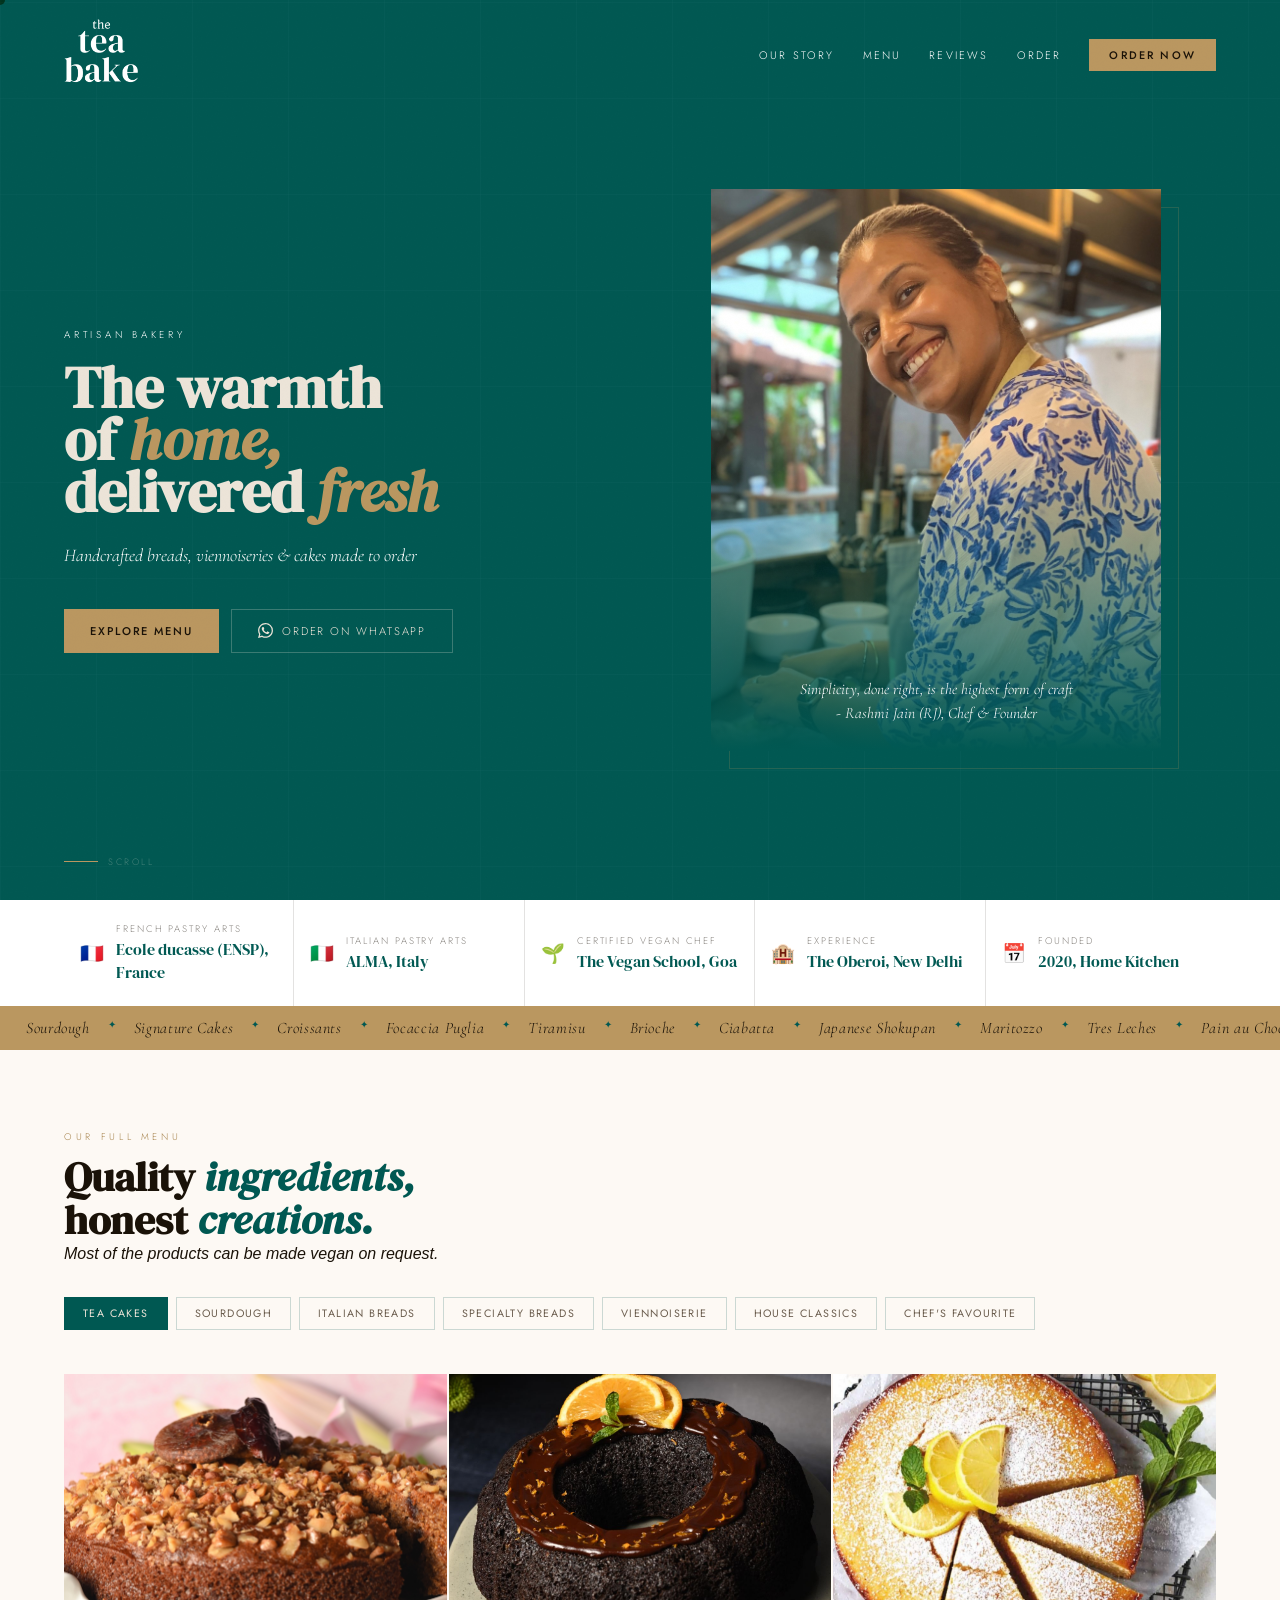
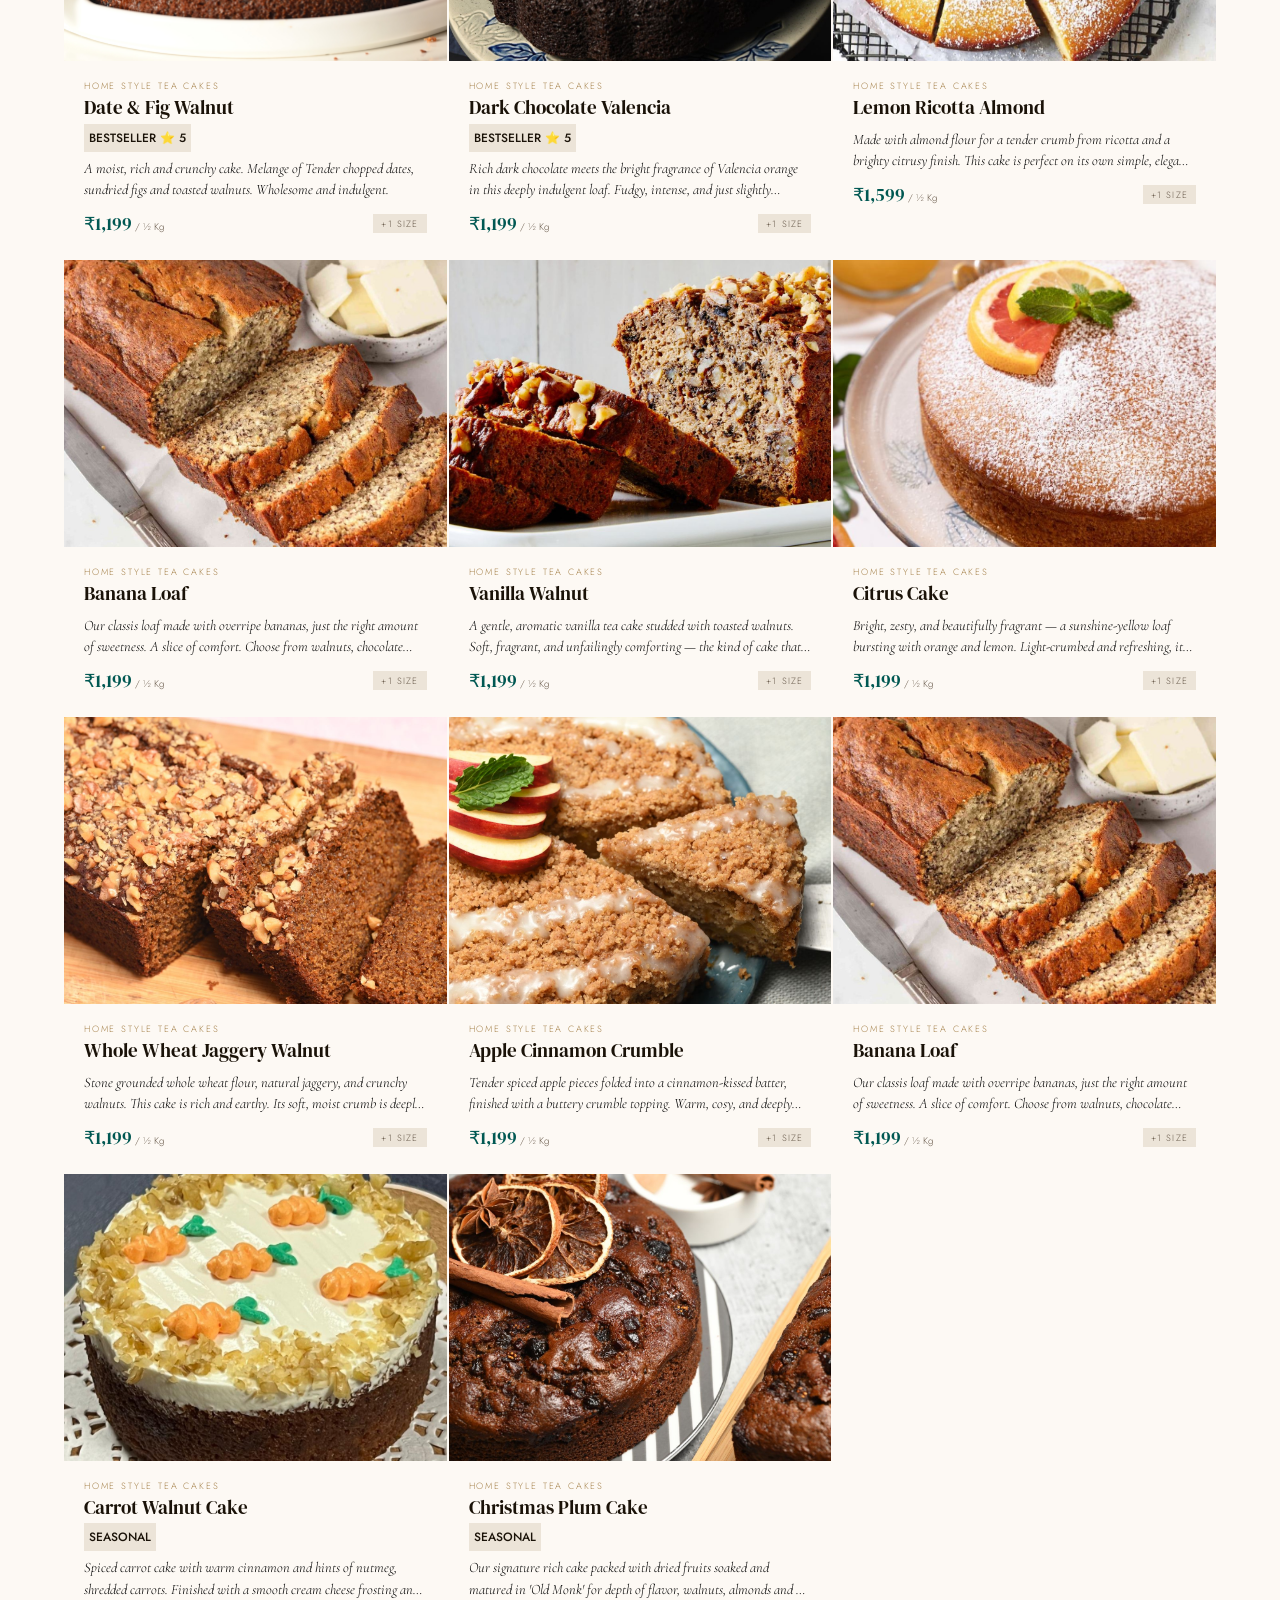
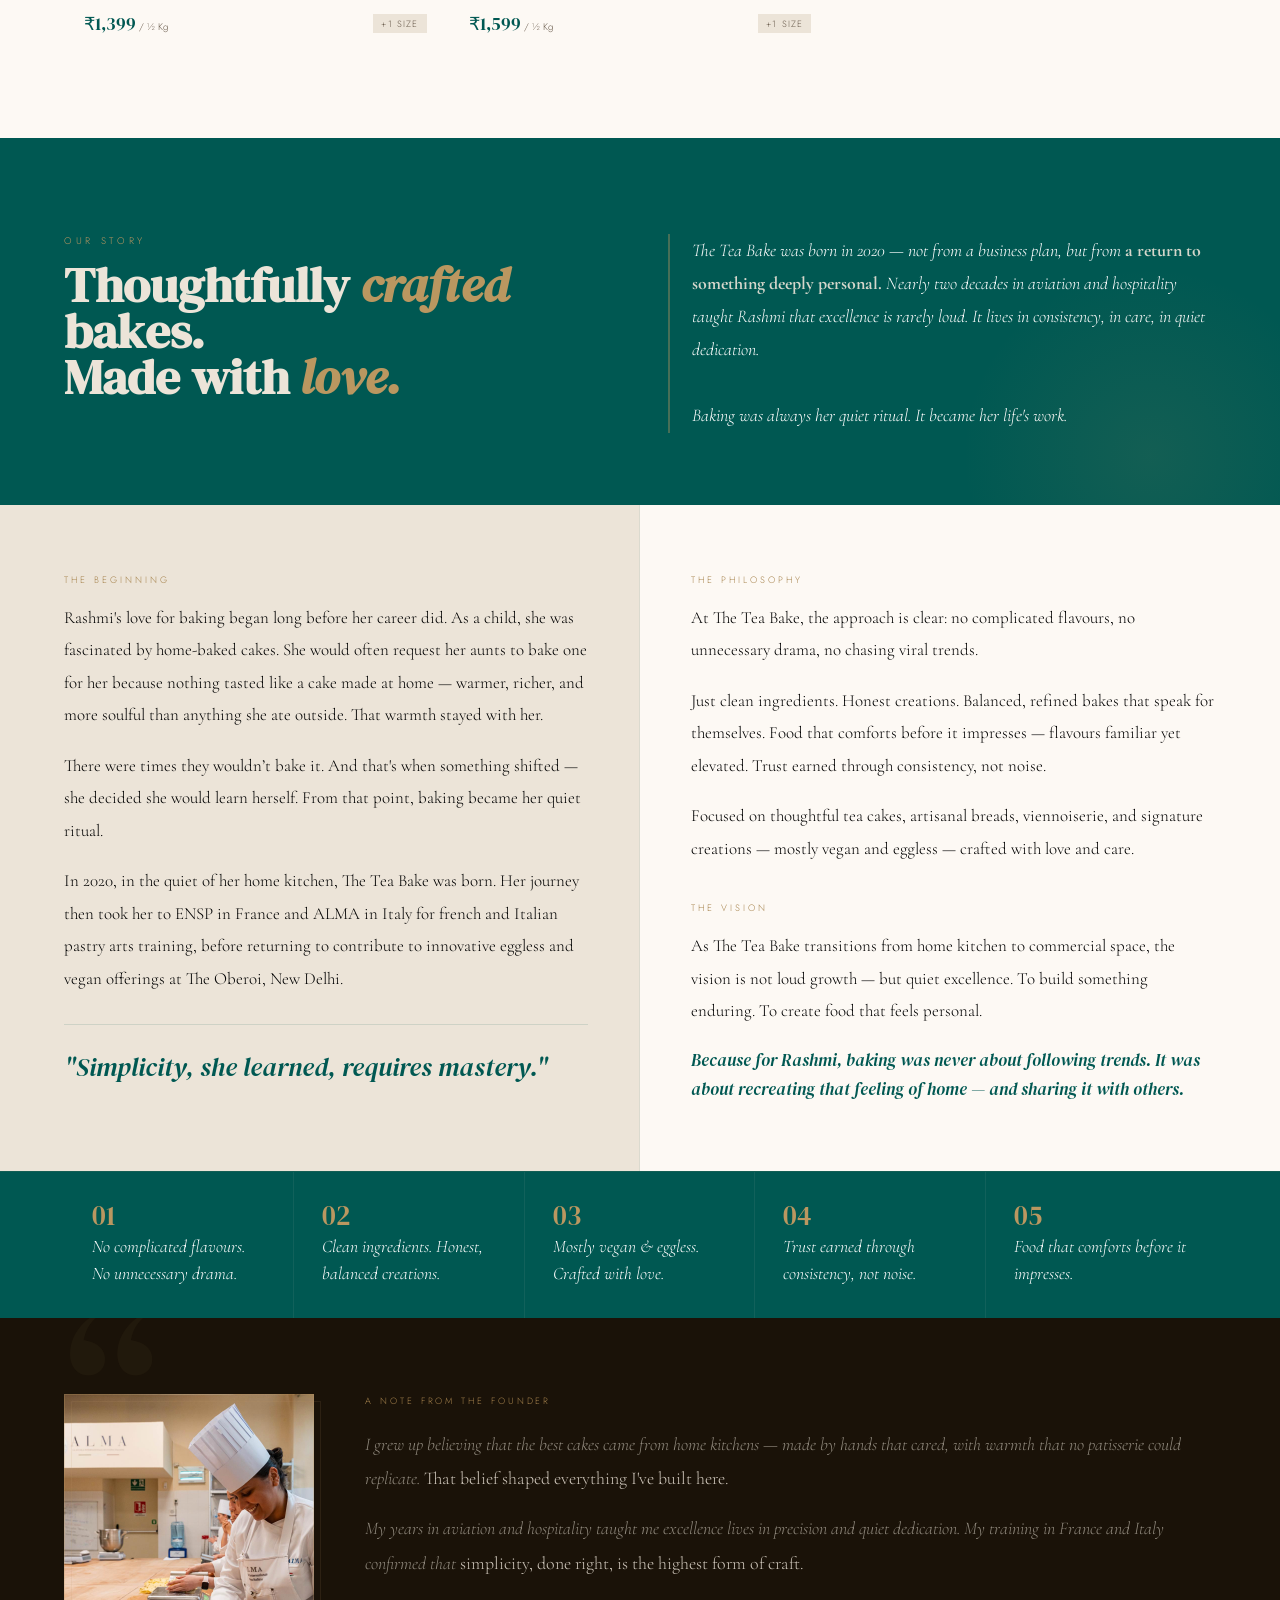
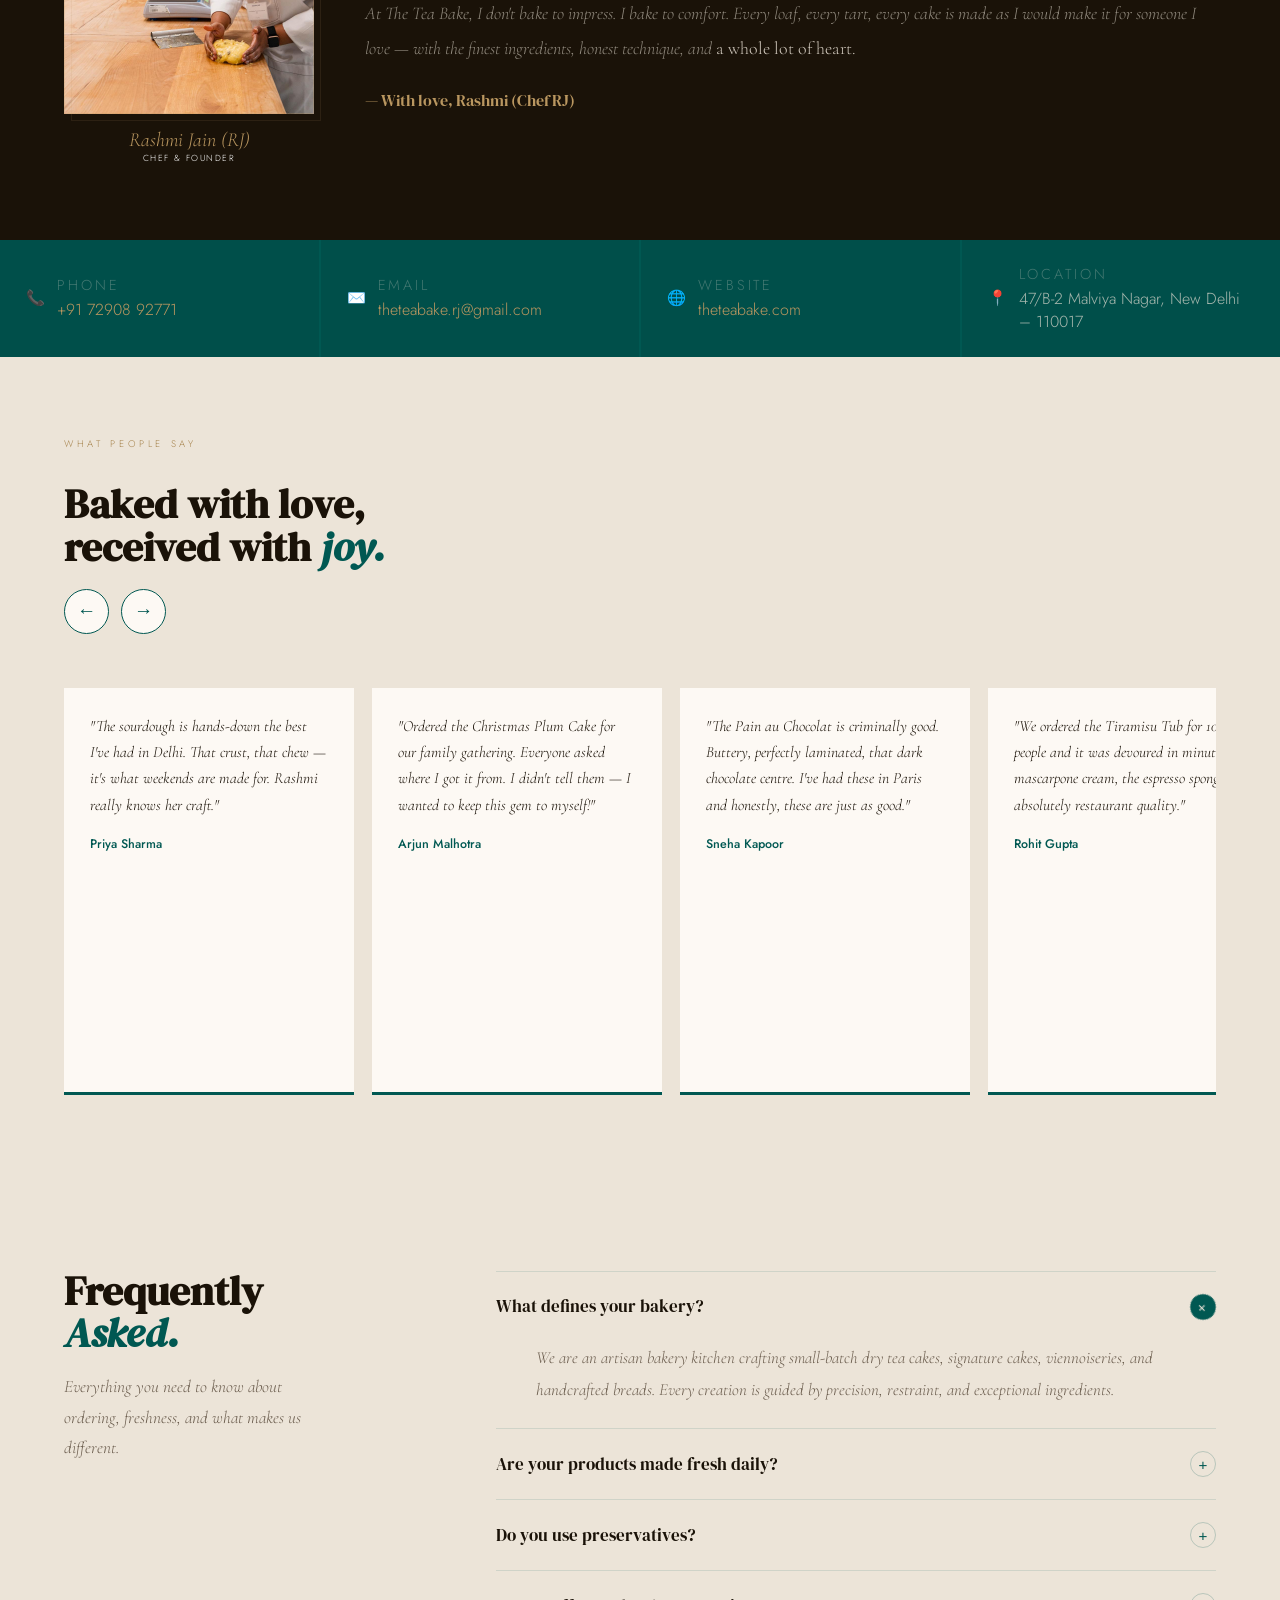
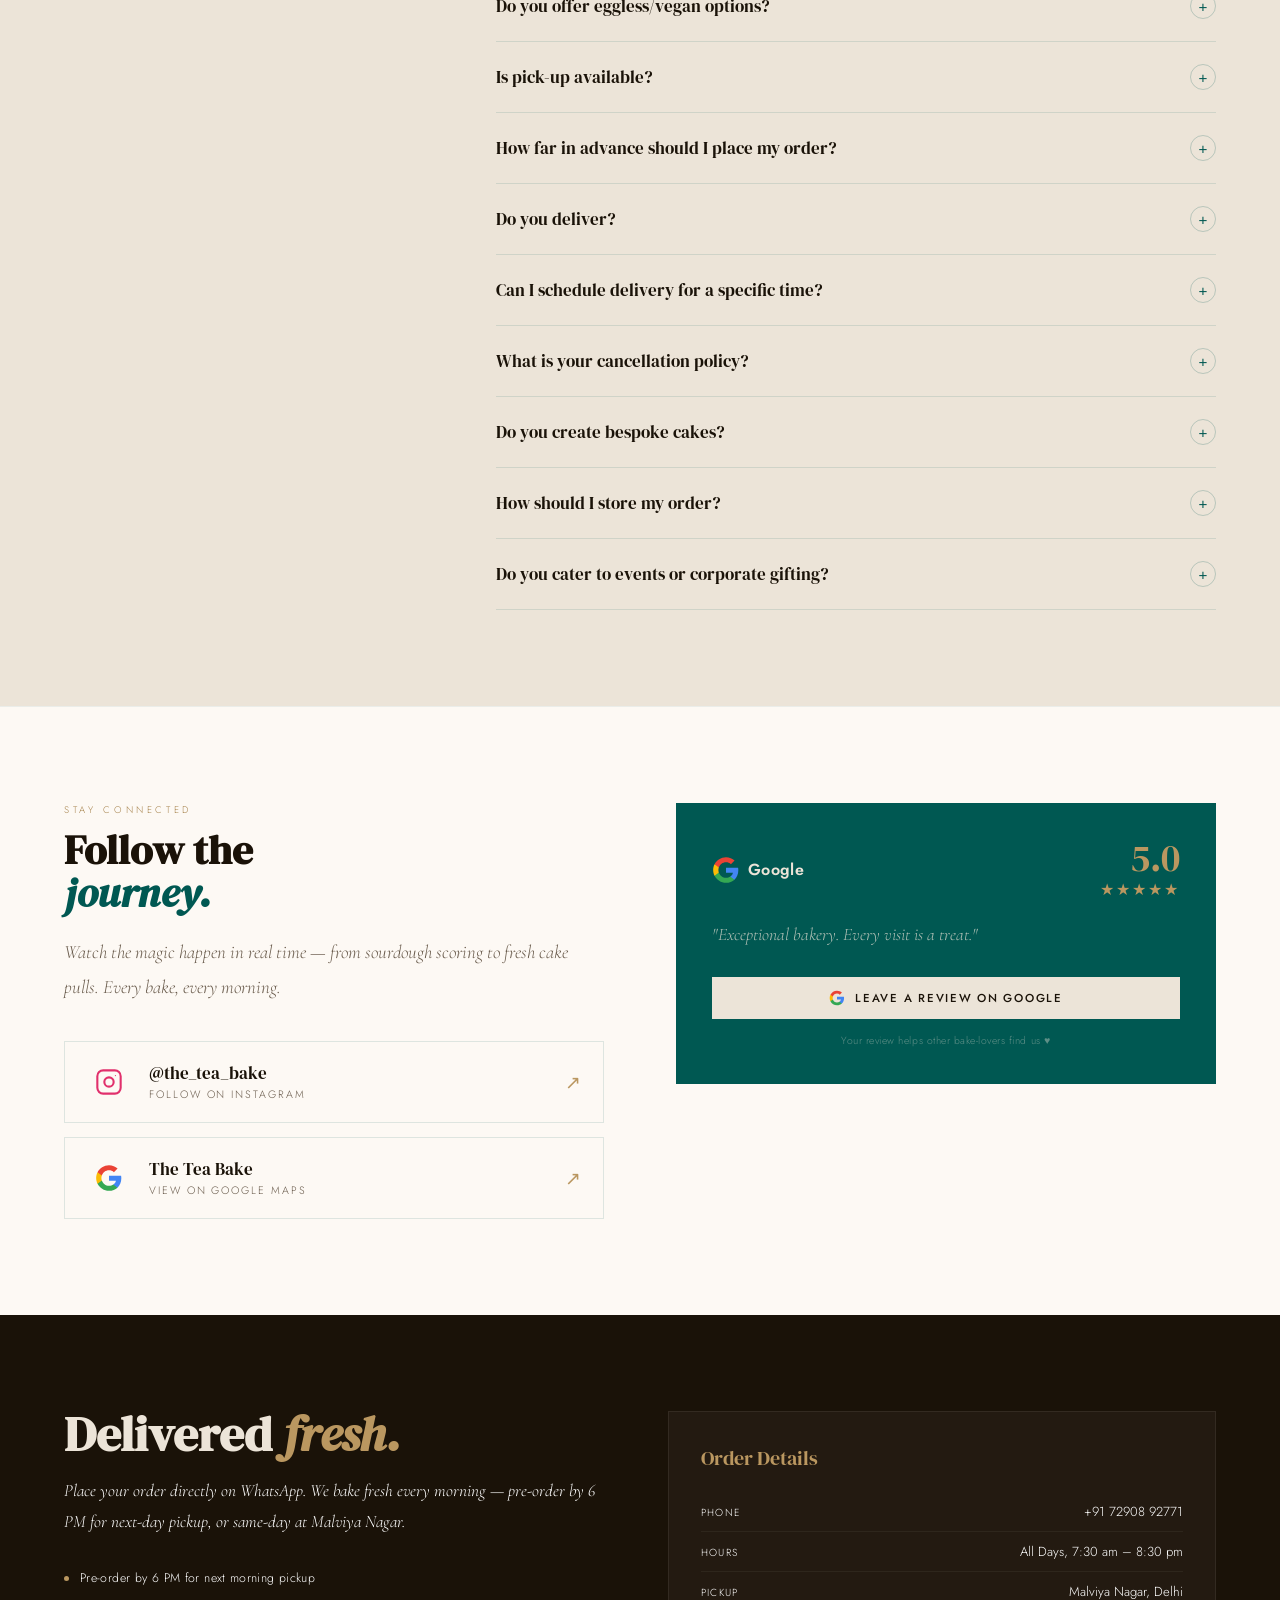
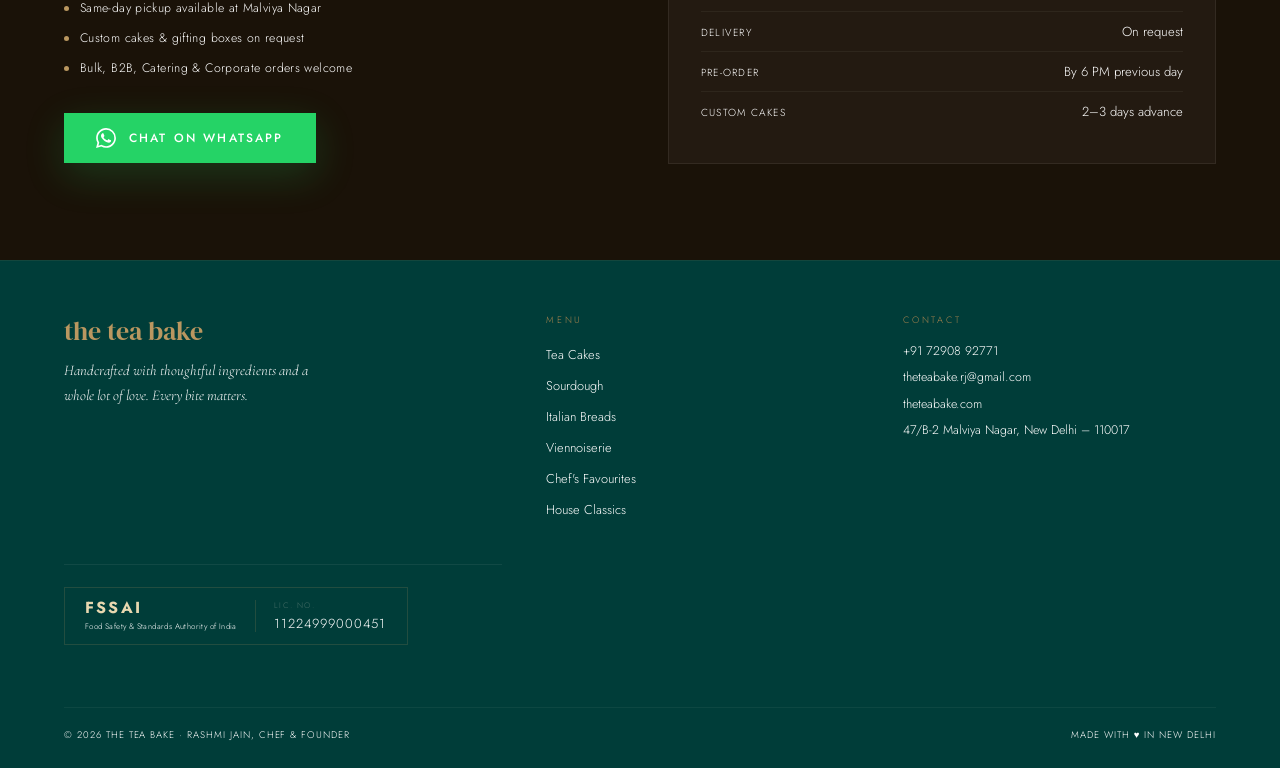
==== commit b6764fb5: "changes" ====
--- a/index.html
+++ b/index.html
@@ -145,7 +145,8 @@
   <section class="sec-pad" id="menu">
     <span class="sec-label r">Our Full Menu</span>
     <h2 class="sec-title r">Quality <em>ingredients,</em><br>honest <em>creations.</em></h2>
-    <span style="margin: 10px 0; font-weight: 600;">Most of the products can be made vegan on request.</span>
+    <span style="margin: 10px 0; font-weight: 500; font-style: italic;">Most of the products can be made vegan on
+      request.</span>
     <div class="cat-wrap r">
       <div class="cat-filters">
         <!-- <button class="cat-btn active" onclick="filterCat('all',this)">All</button> -->
@@ -465,8 +466,9 @@
         <ul class="foot-links">
           <li><a href="#menu" onclick="filterCat('tea-cakes')">Tea Cakes</a></li>
           <li><a href="#menu" onclick="filterCat('sourdough')">Sourdough</a></li>
+          <li><a href="#menu" onclick="filterCat('italian-breads')">Italian Breads</a></li>
           <li><a href="#menu" onclick="filterCat('viennoiserie')">Viennoiserie</a></li>
-          <li><a href="#menu" onclick="filterCat('chef-favourites')">Founder's Favourites</a></li>
+          <li><a href="#menu" onclick="filterCat('chef-favourites')">Chef's Favourites</a></li>
           <li><a href="#menu" onclick="filterCat('house-classics')">House Classics</a></li>
         </ul>
       </div>
--- a/main/style.css
+++ b/main/style.css
@@ -442,7 +442,7 @@
 .marquee-track {
     display: flex;
     white-space: nowrap;
-    animation: marquee 15s linear infinite;
+    animation: marquee 5s linear infinite;
 }
 
 .mitem {
@@ -911,7 +911,7 @@
     font-family: 'Cormorant Garamond', serif;
     font-style: italic;
     font-size: clamp(1rem, 1.4vw, 1.25rem);
-    color: rgba(236, 228, 216, .62);
+    color: white;
     line-height: 1.85;
     border-left: 2px solid rgba(186, 151, 96, .38);
     padding-left: 22px
@@ -2251,8 +2251,8 @@
     }
 
     .founder-pic {
-        width: 90px;
-        height: 112px
+        width: 150px;
+        height: 200px;
     }
 
     .contact-strip {
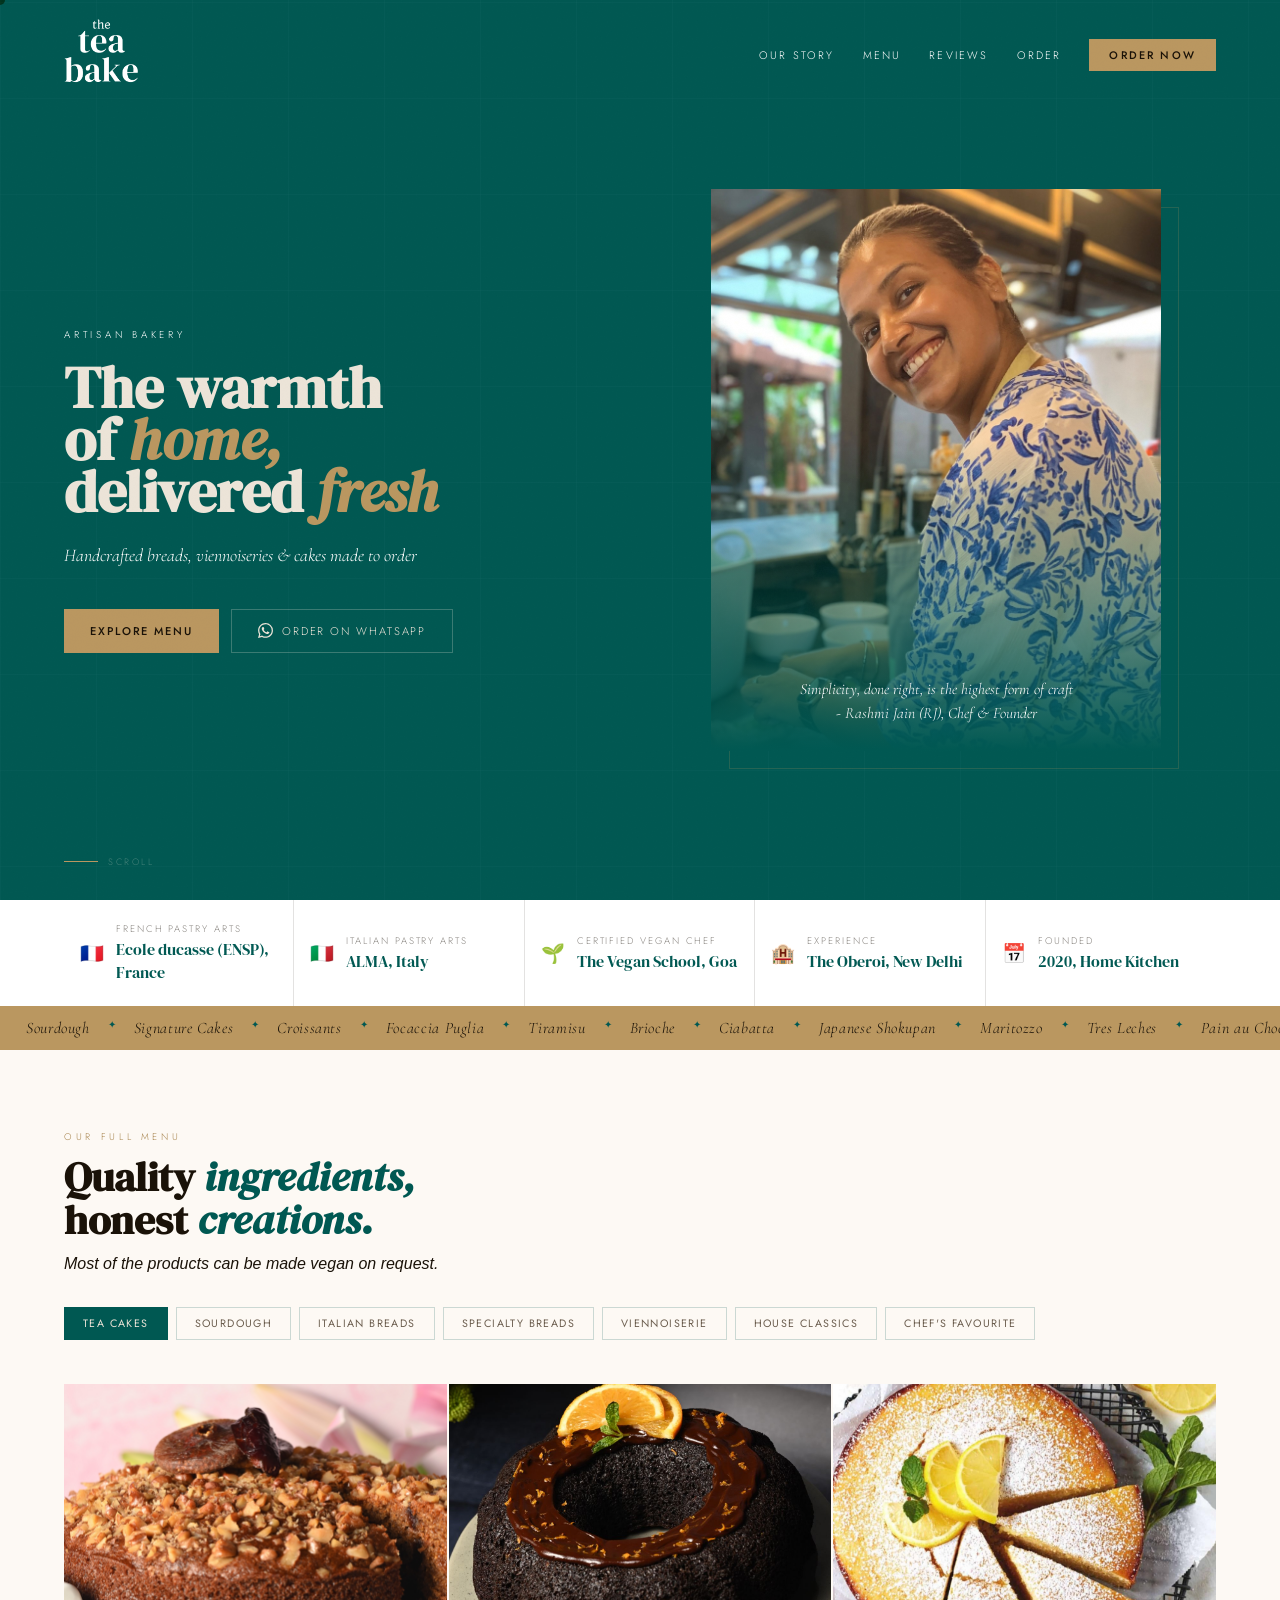
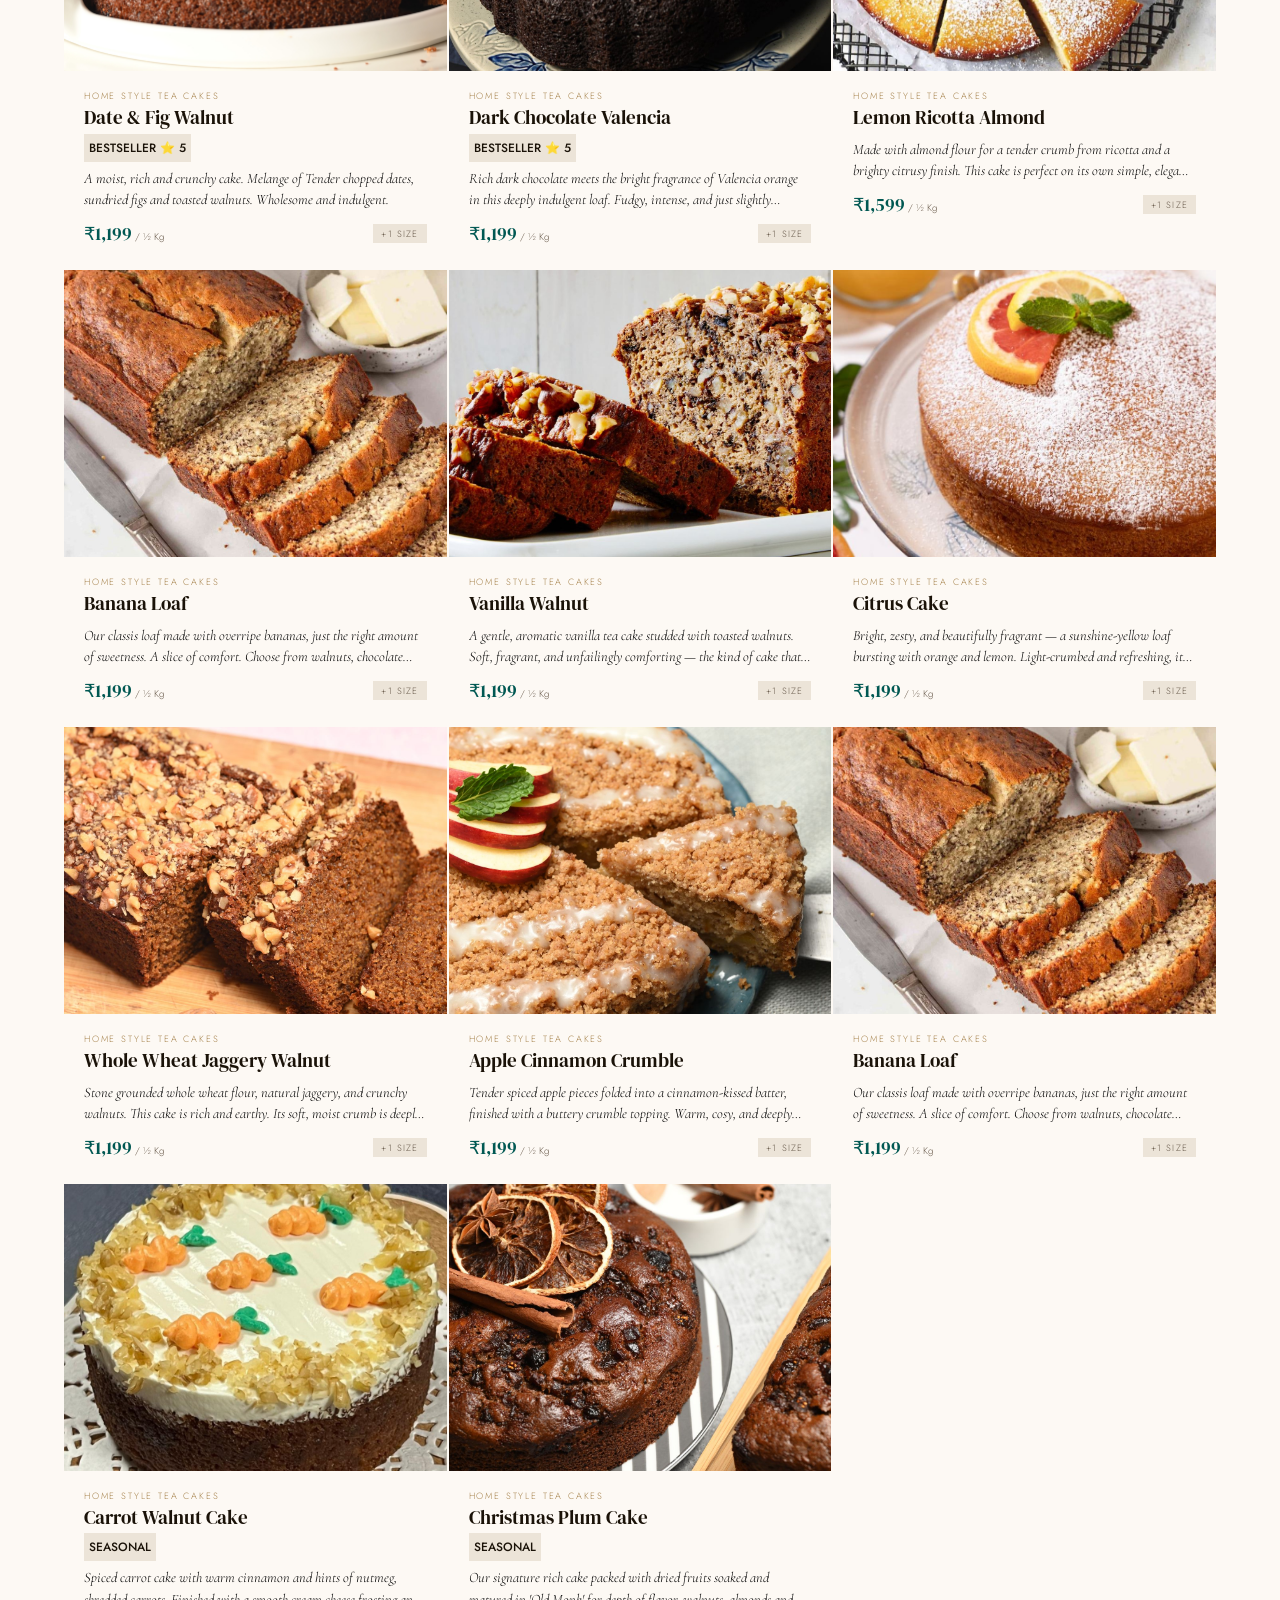
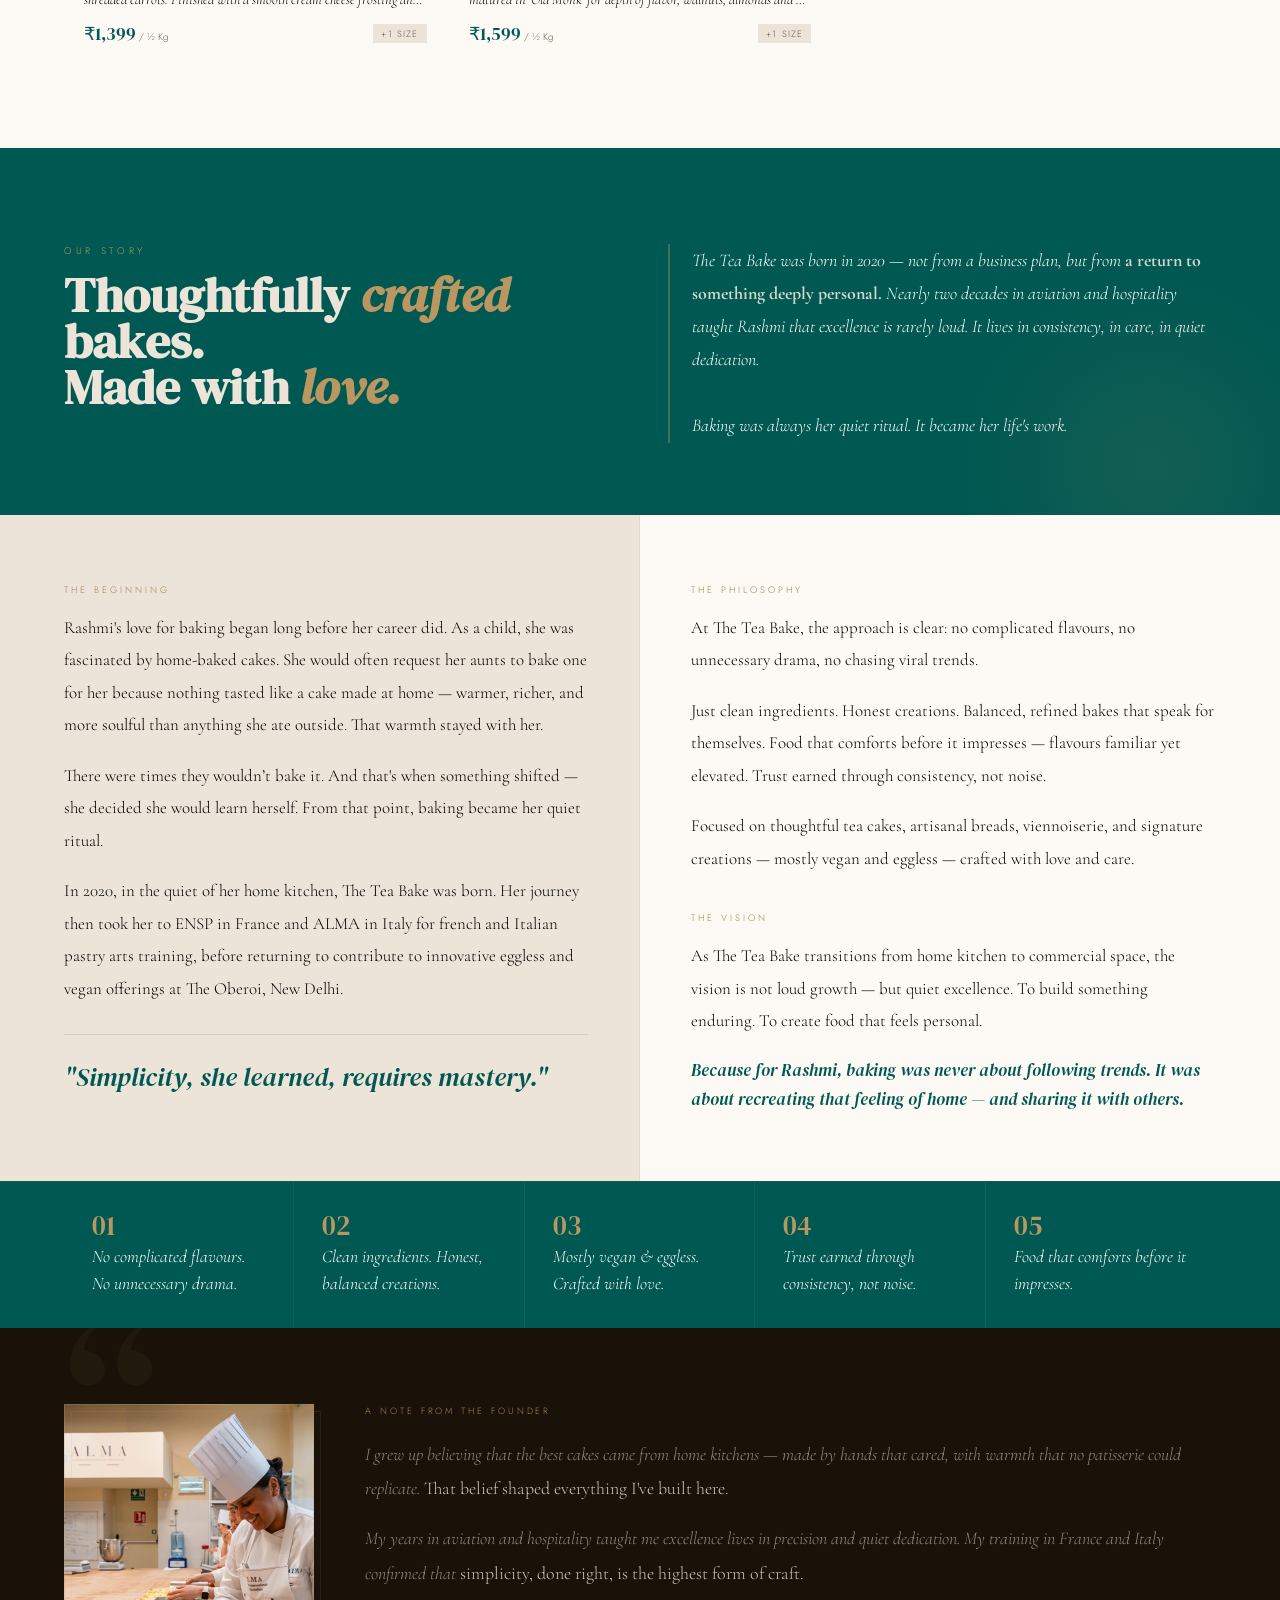
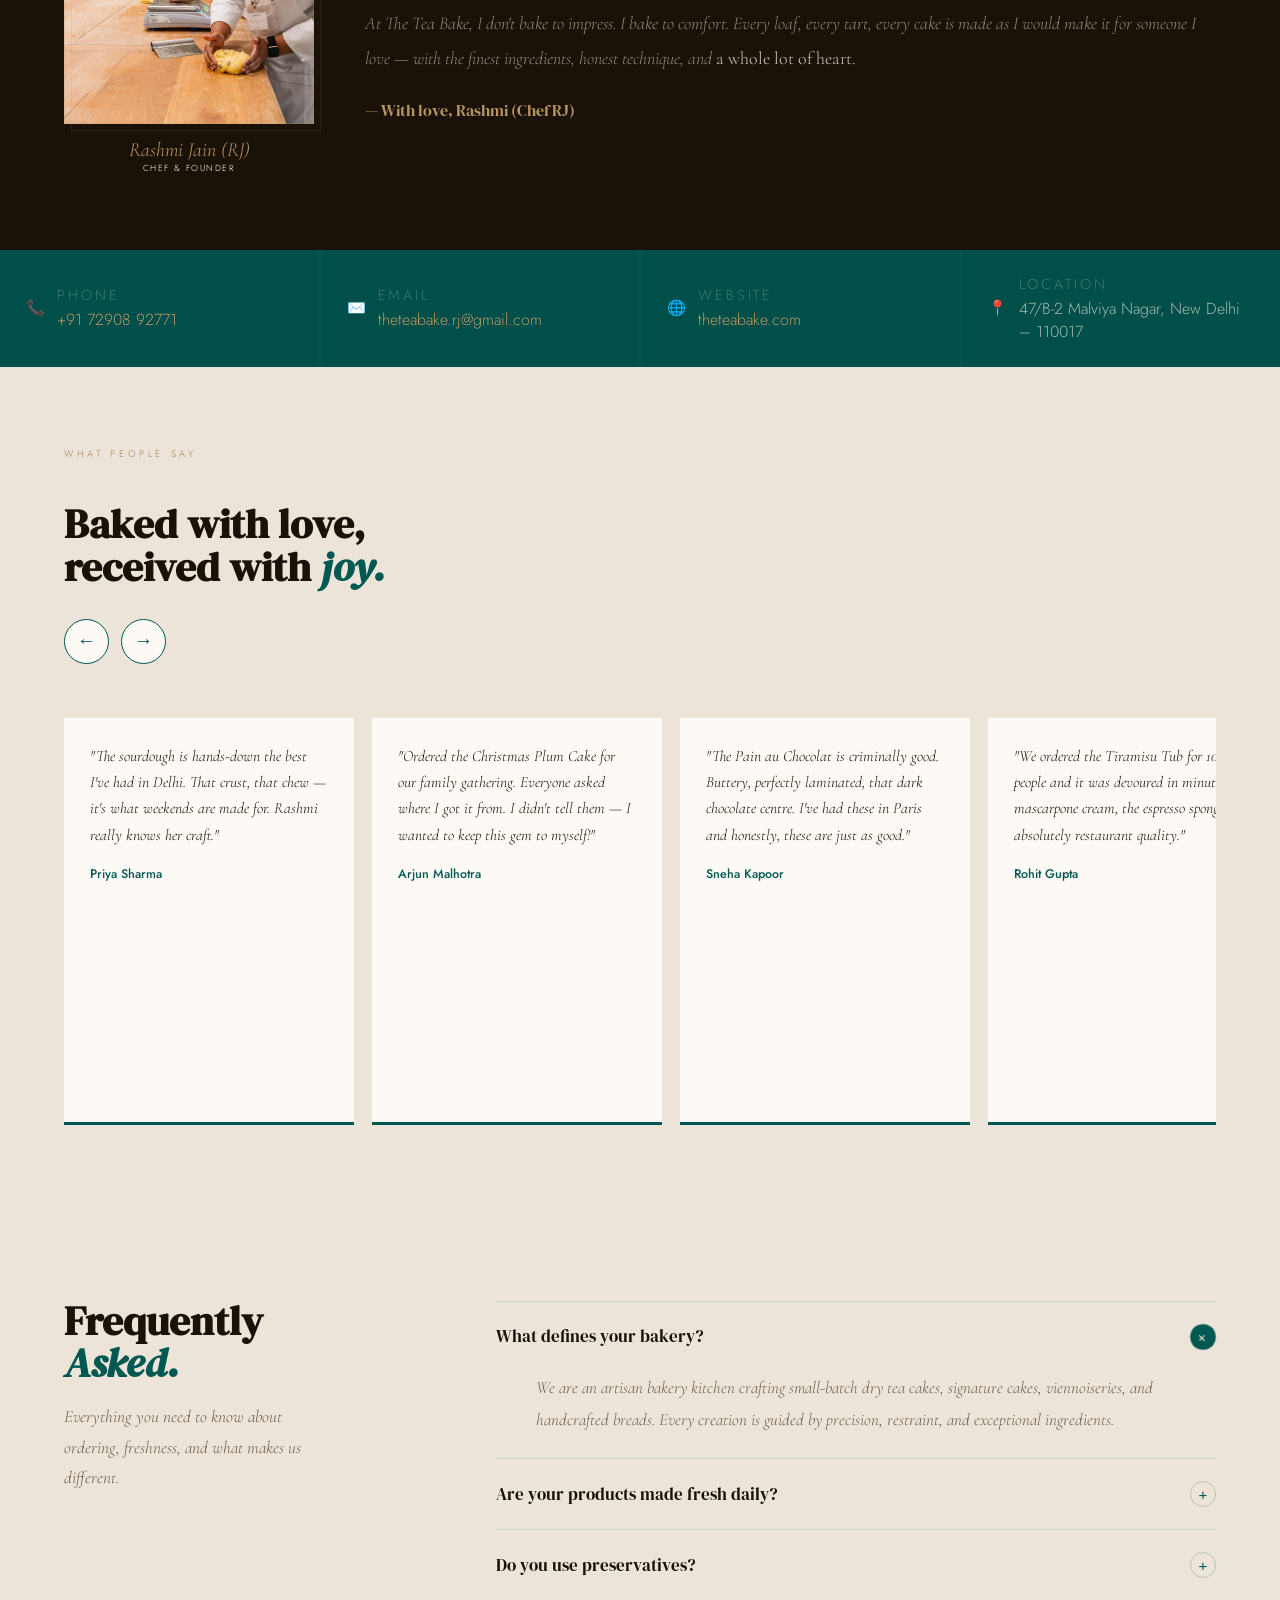
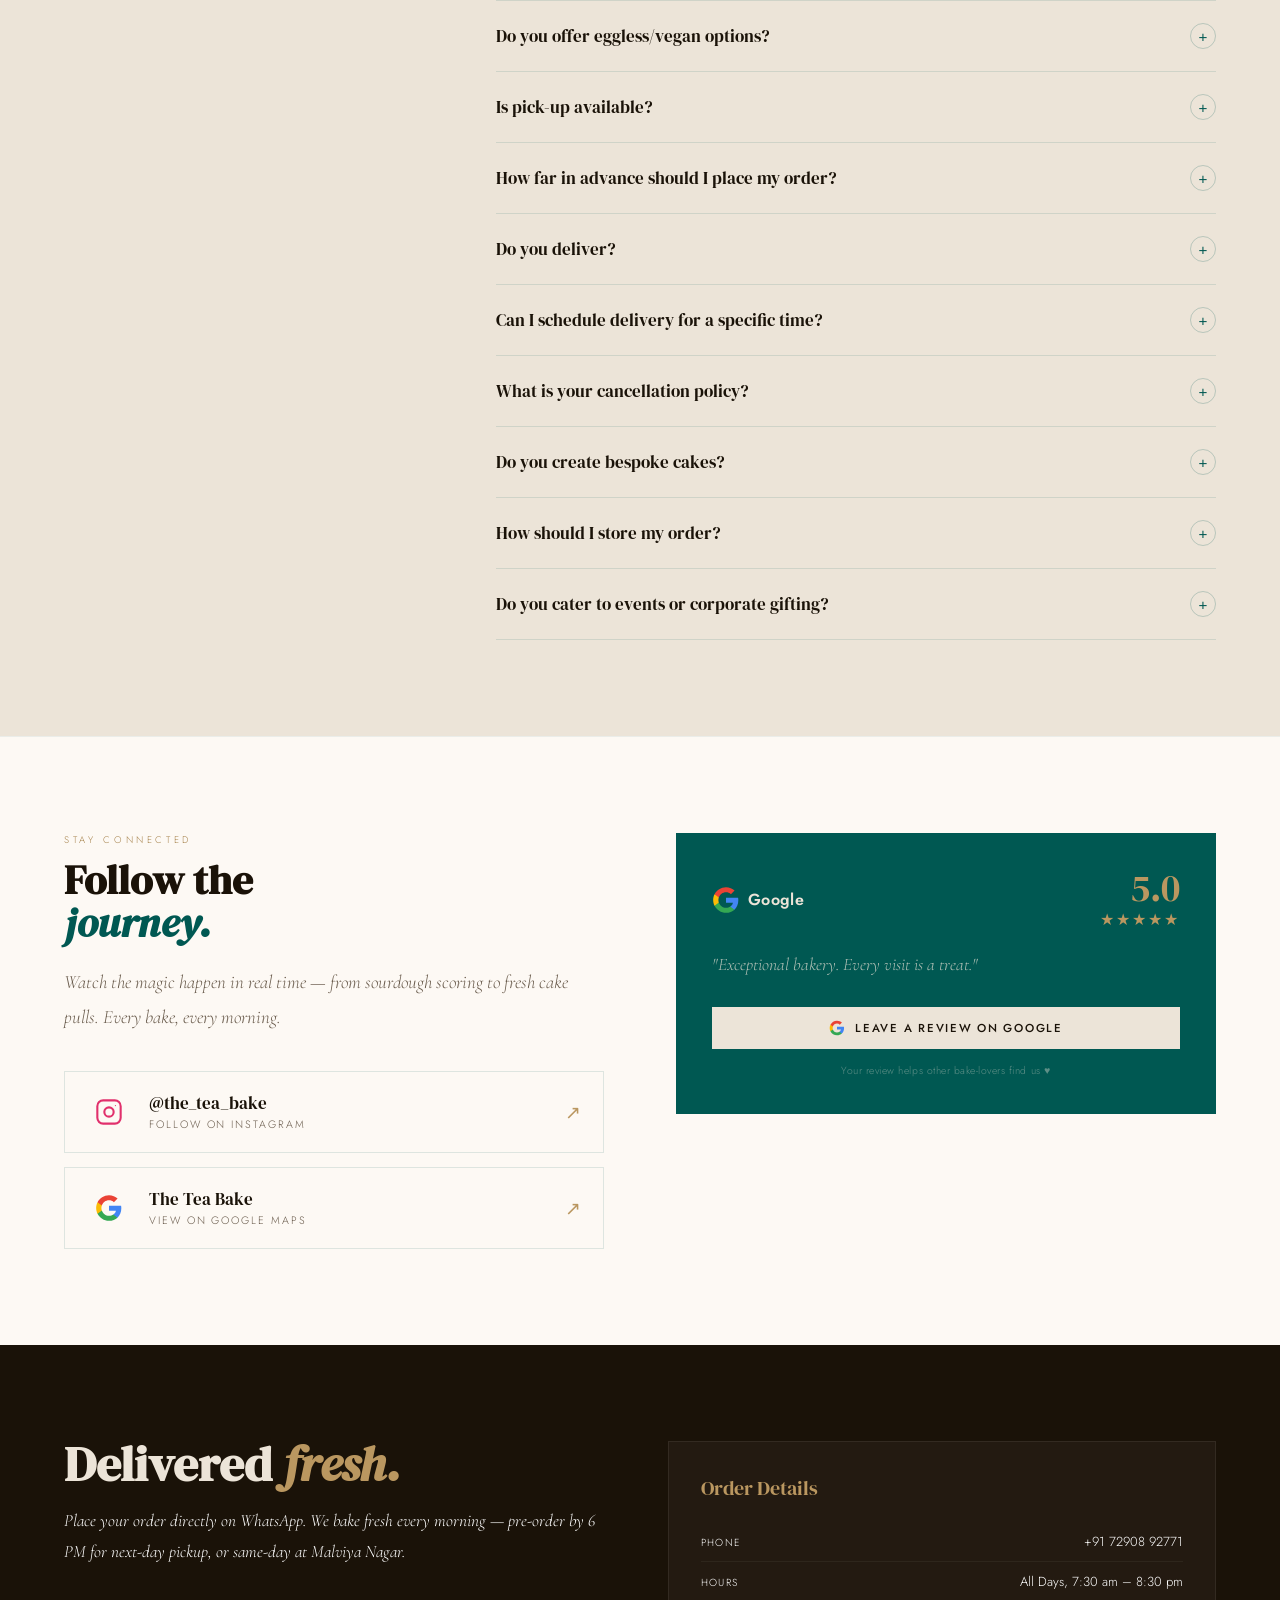
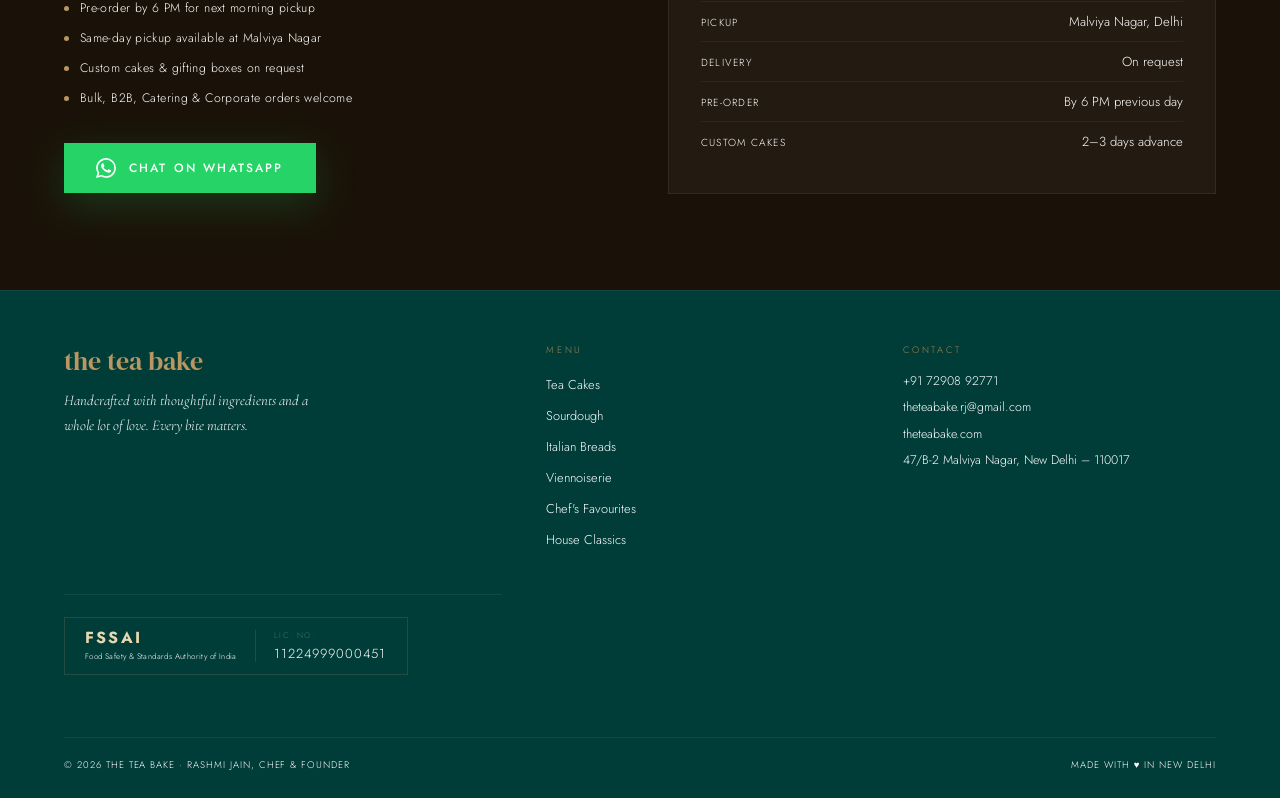
==== commit 91860bbd: "changes" ====
--- a/index.html
+++ b/index.html
@@ -145,7 +145,7 @@
   <section class="sec-pad" id="menu">
     <span class="sec-label r">Our Full Menu</span>
     <h2 class="sec-title r">Quality <em>ingredients,</em><br>honest <em>creations.</em></h2>
-    <span style="margin: 10px 0; font-weight: 500; font-style: italic;">Most of the products can be made vegan on
+    <span style="margin: 10px 0; font-weight: 400; font-style: italic;">Most of the products can be made vegan on
       request.</span>
     <div class="cat-wrap r">
       <div class="cat-filters">
--- a/main/style.css
+++ b/main/style.css
@@ -478,7 +478,8 @@
     font-family: 'DM Serif Display', serif;
     font-size: clamp(1.9rem, 3.2vw, 3.4rem);
     line-height: 1.05;
-    color: var(--ink)
+    color: var(--ink);
+    margin: 10px 0;
 }
 
 .sec-title em {
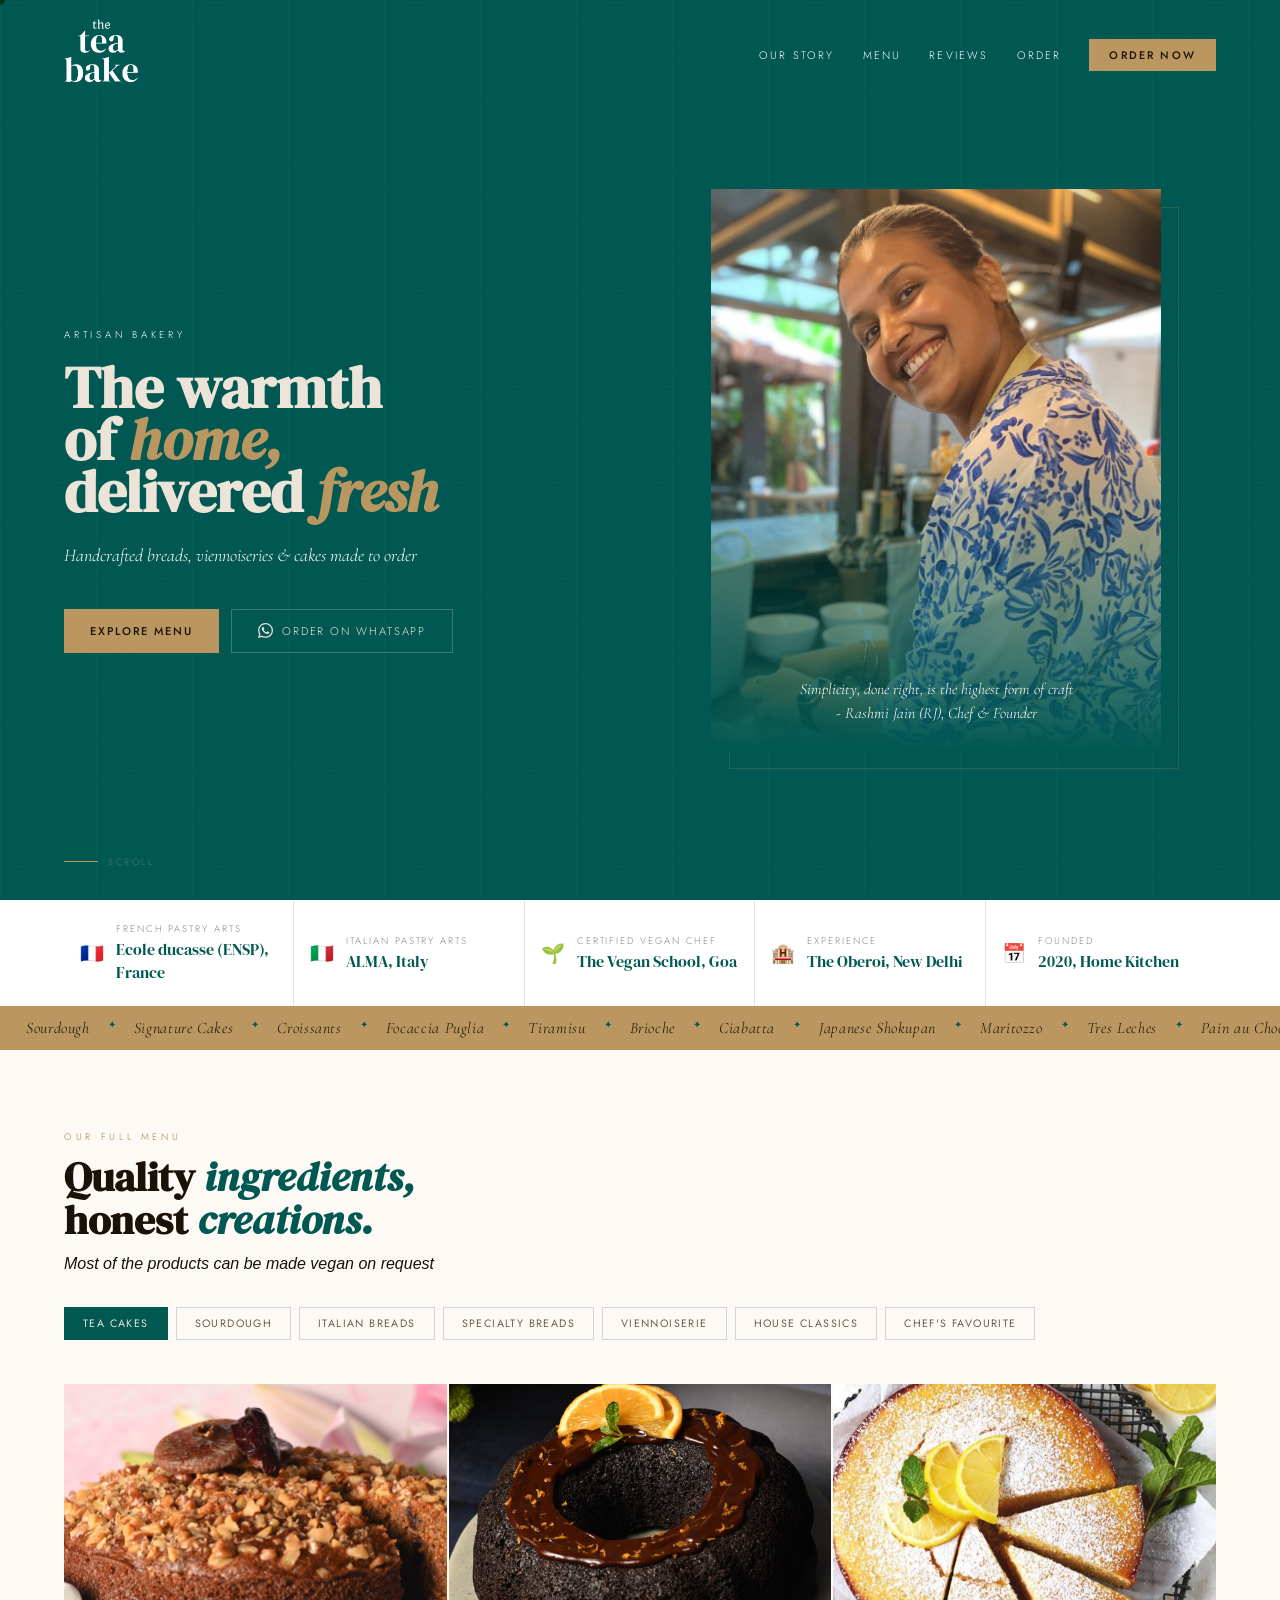
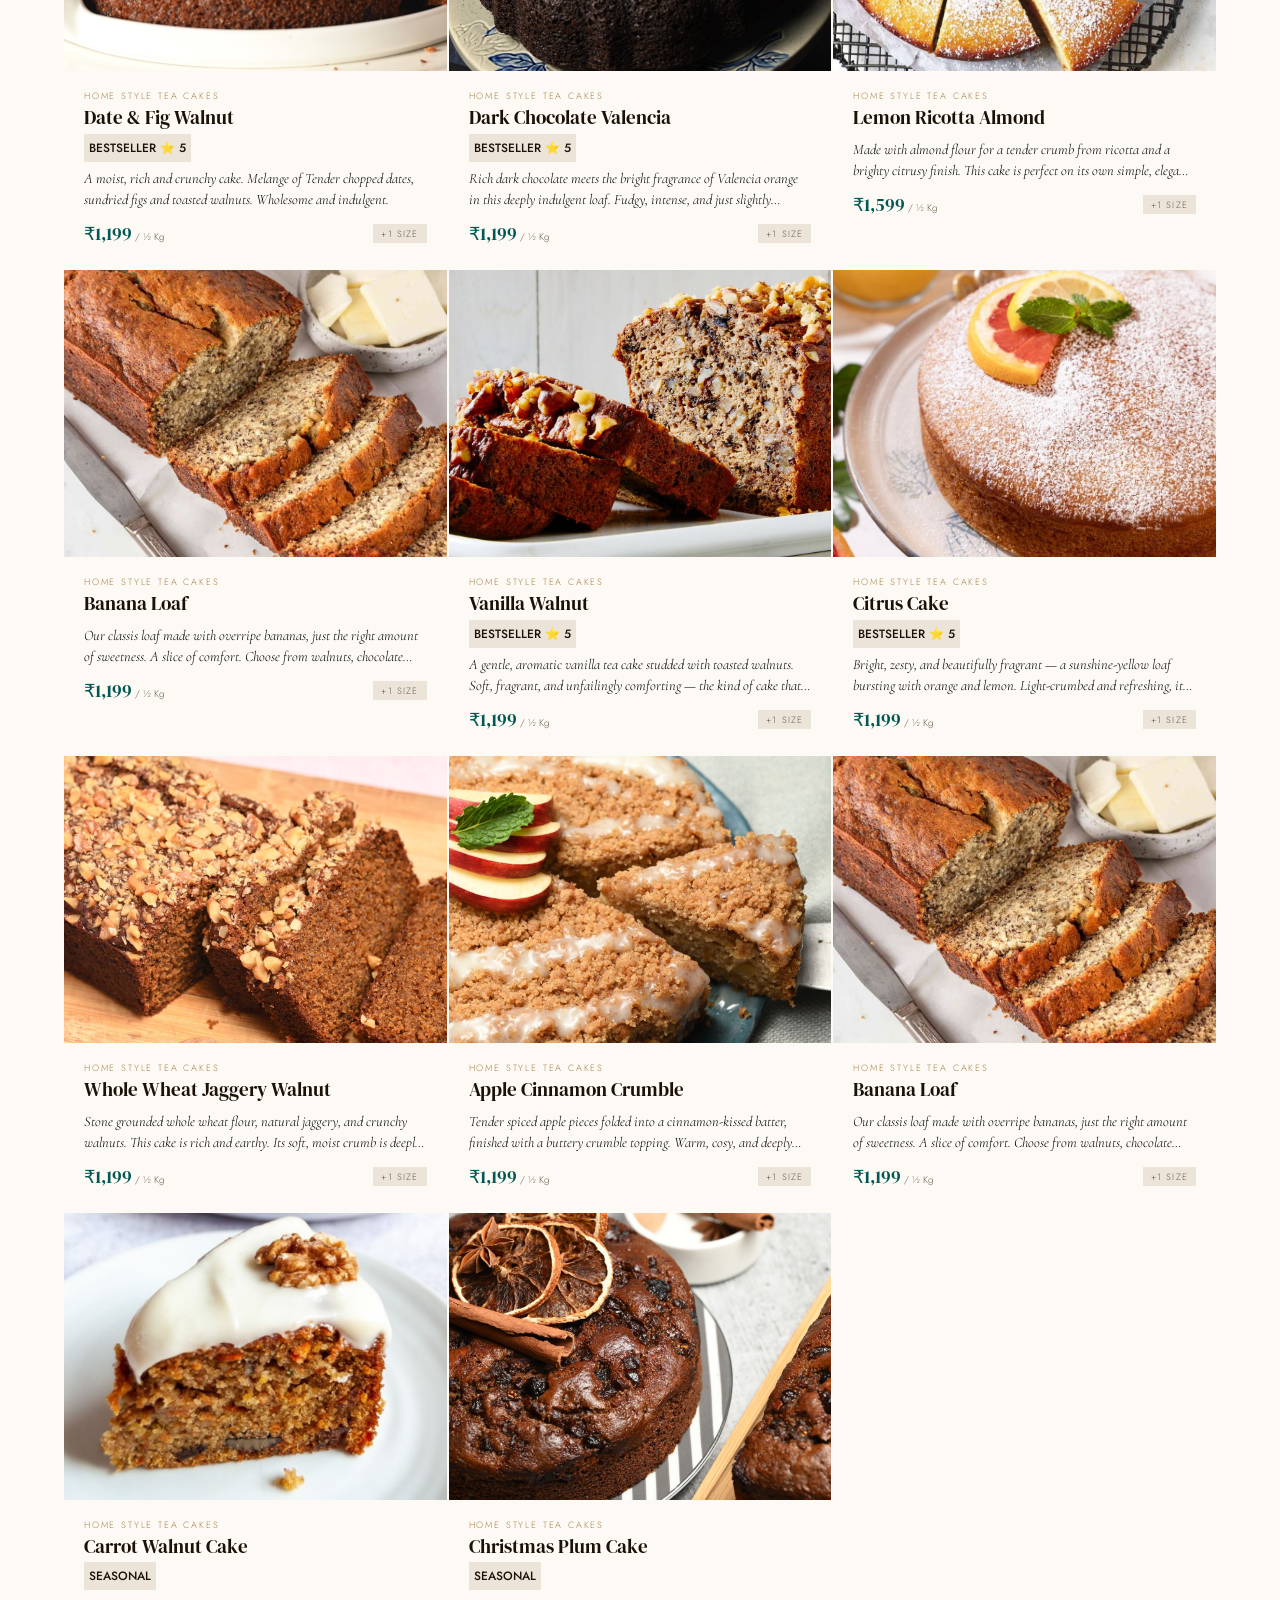
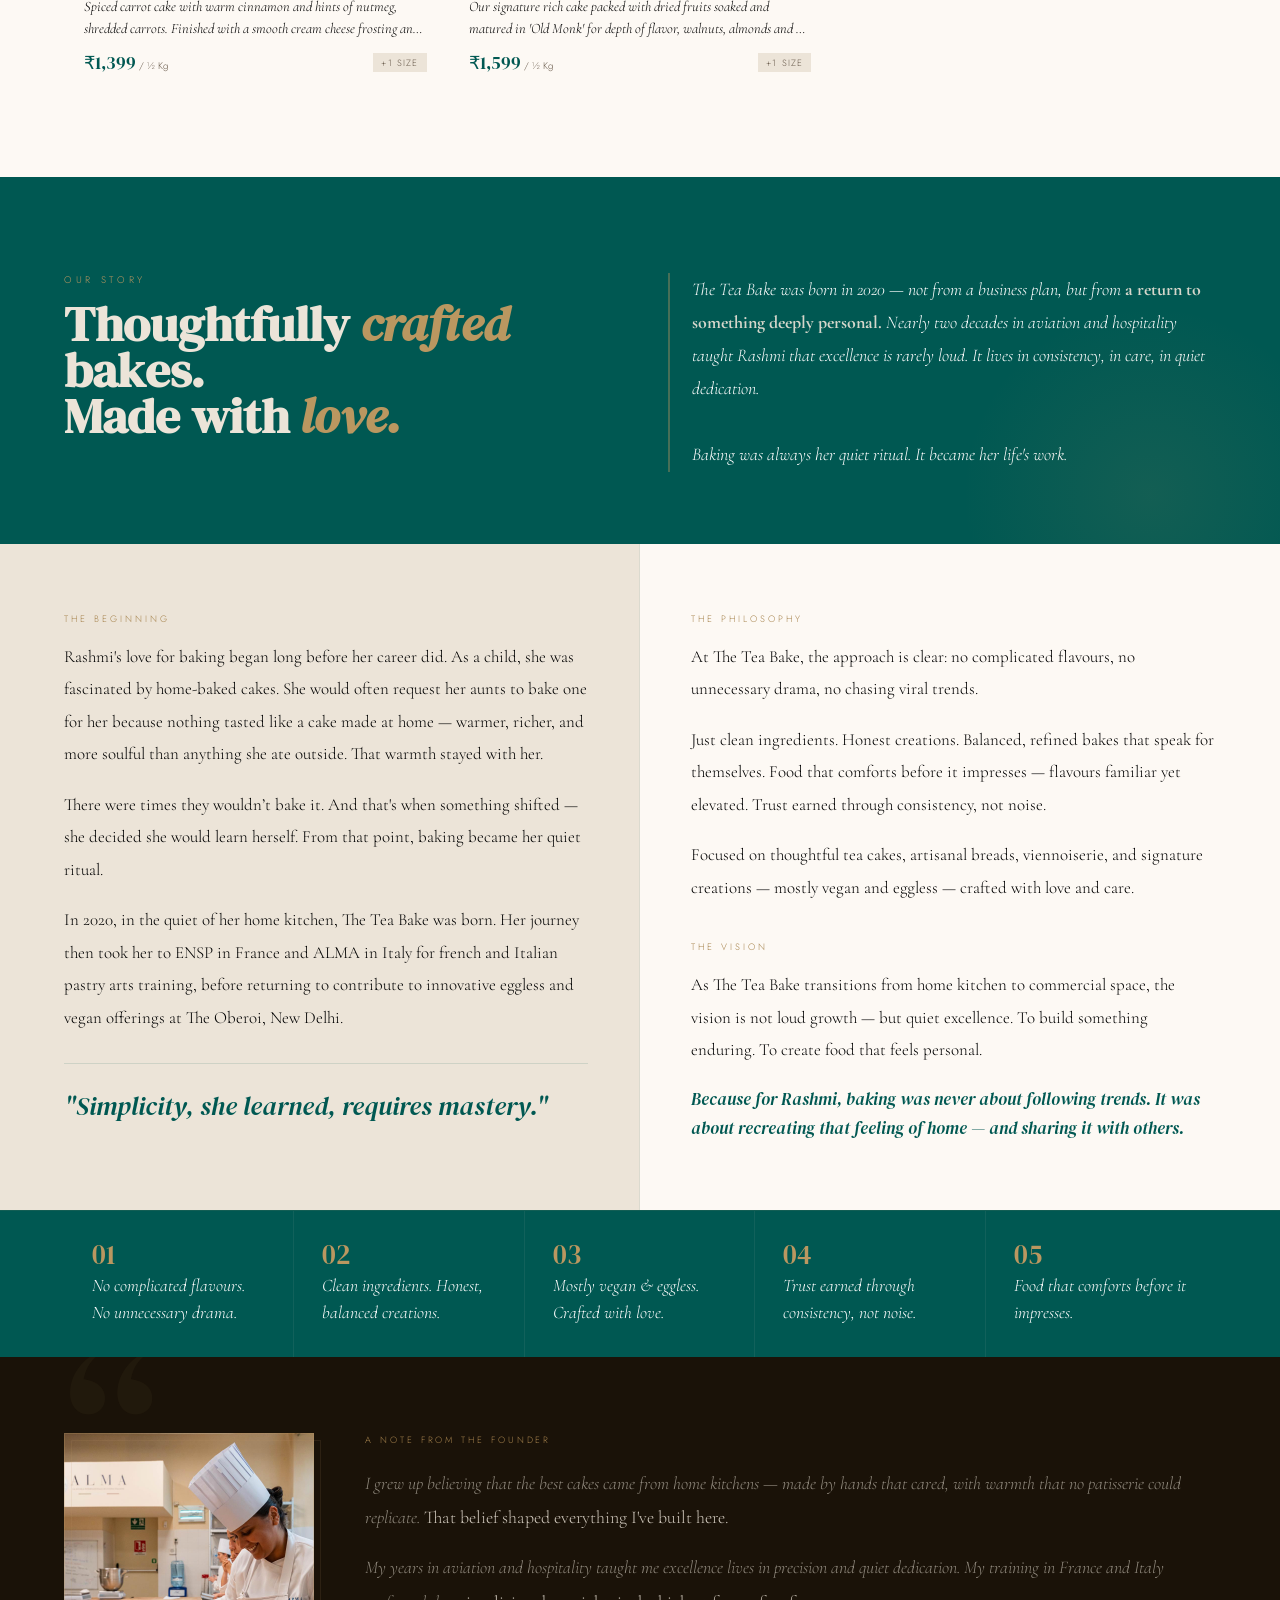
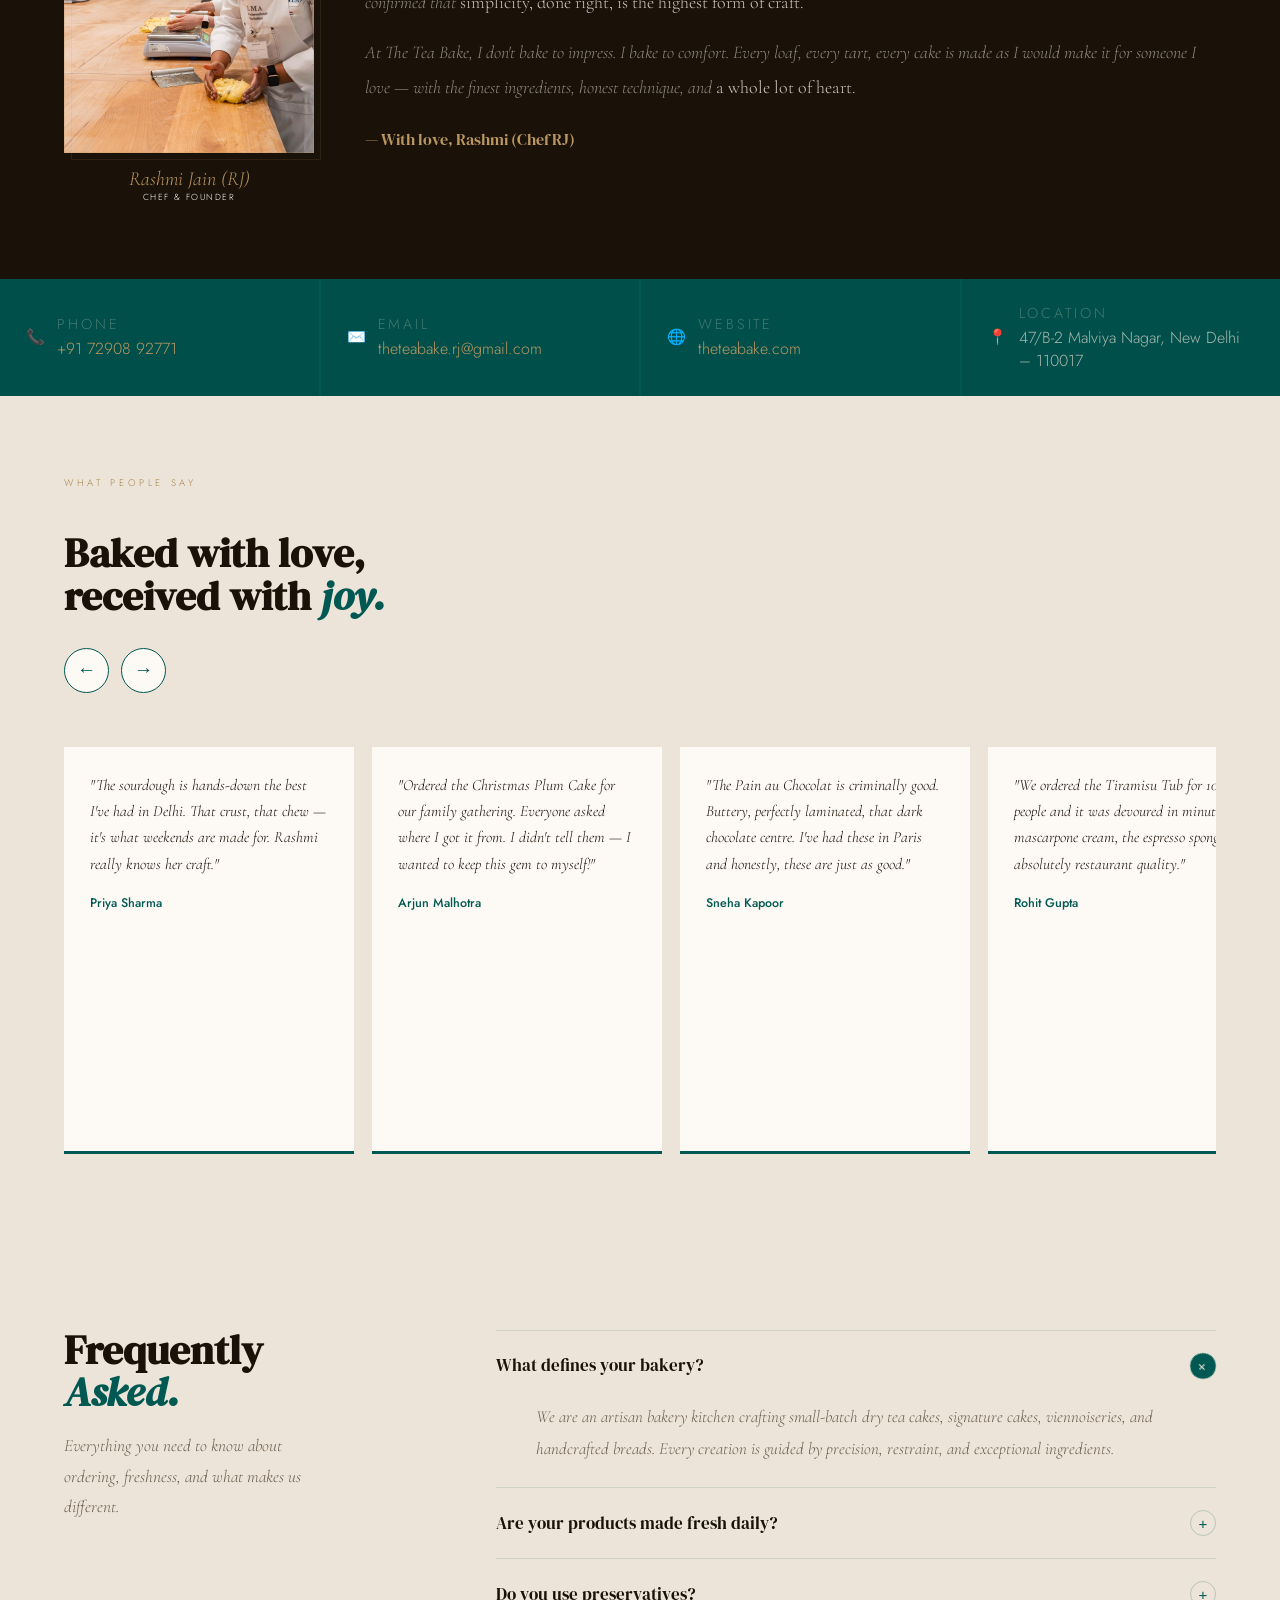
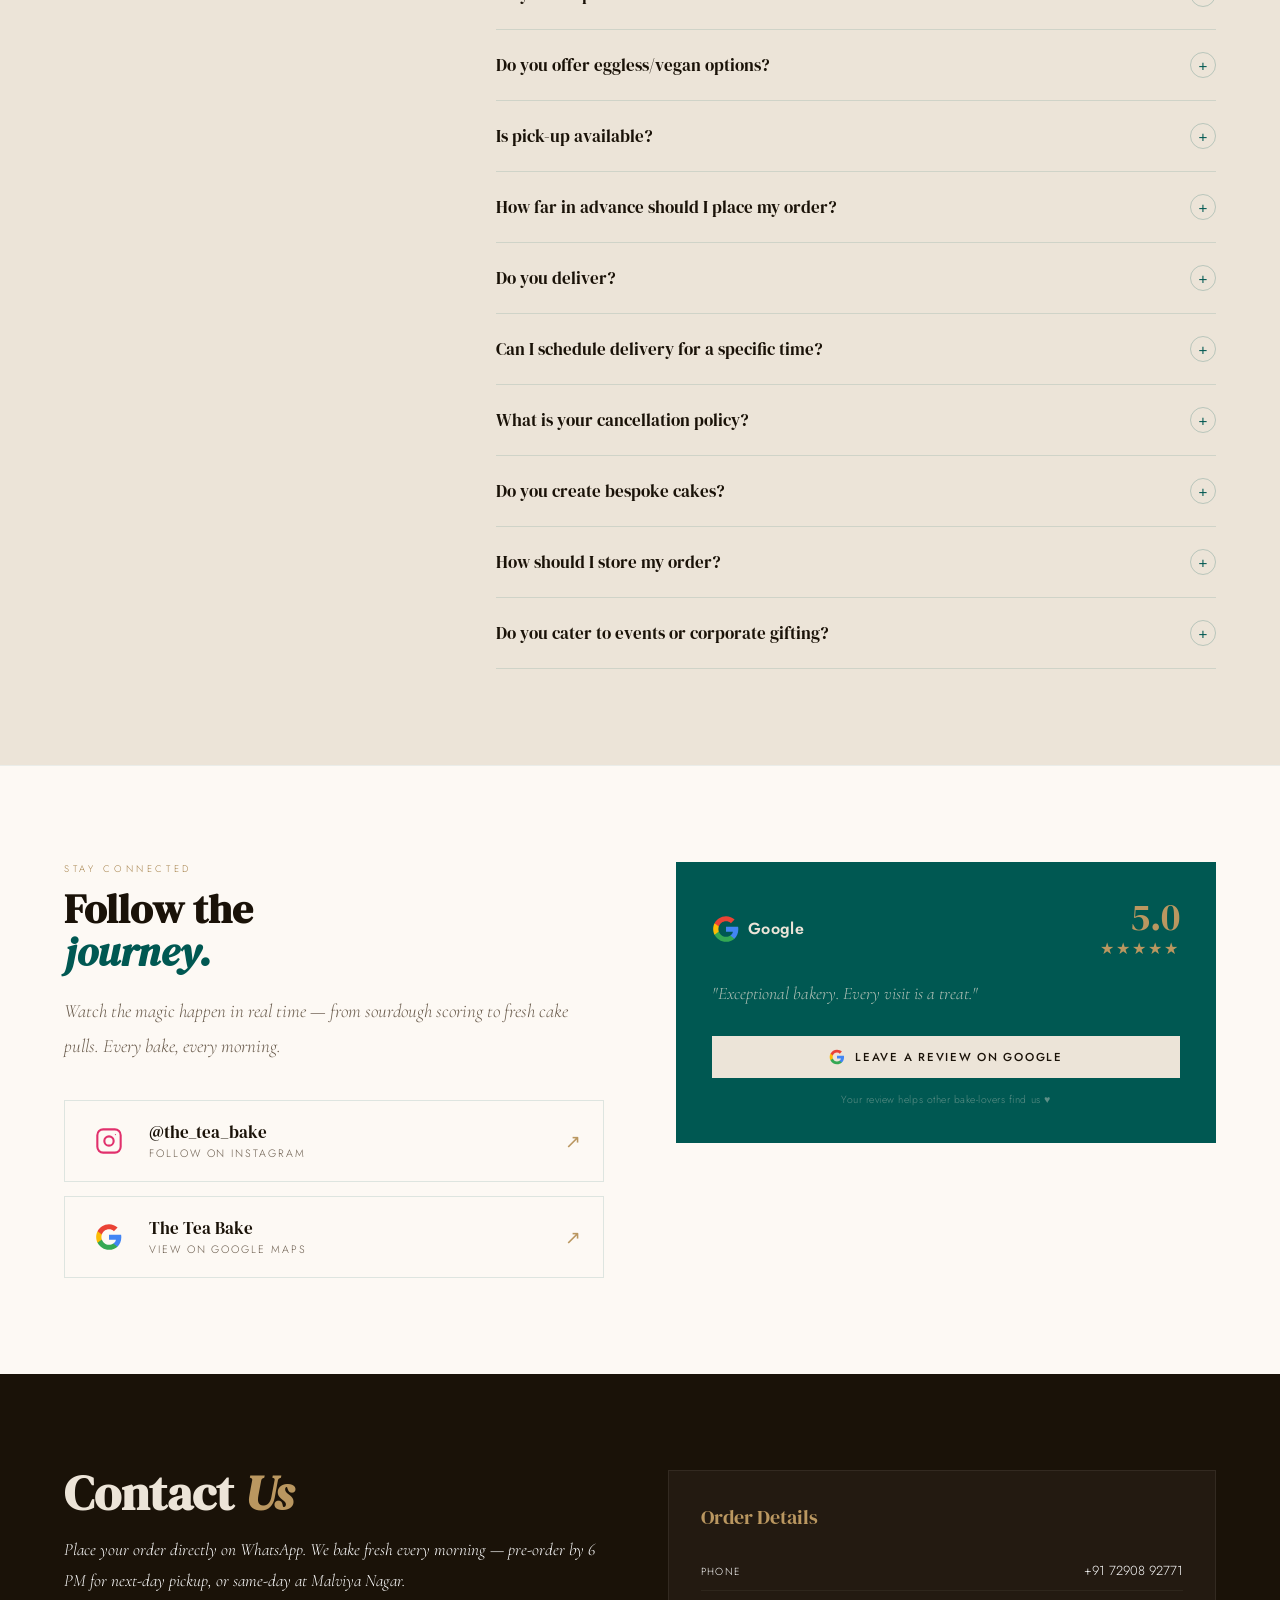
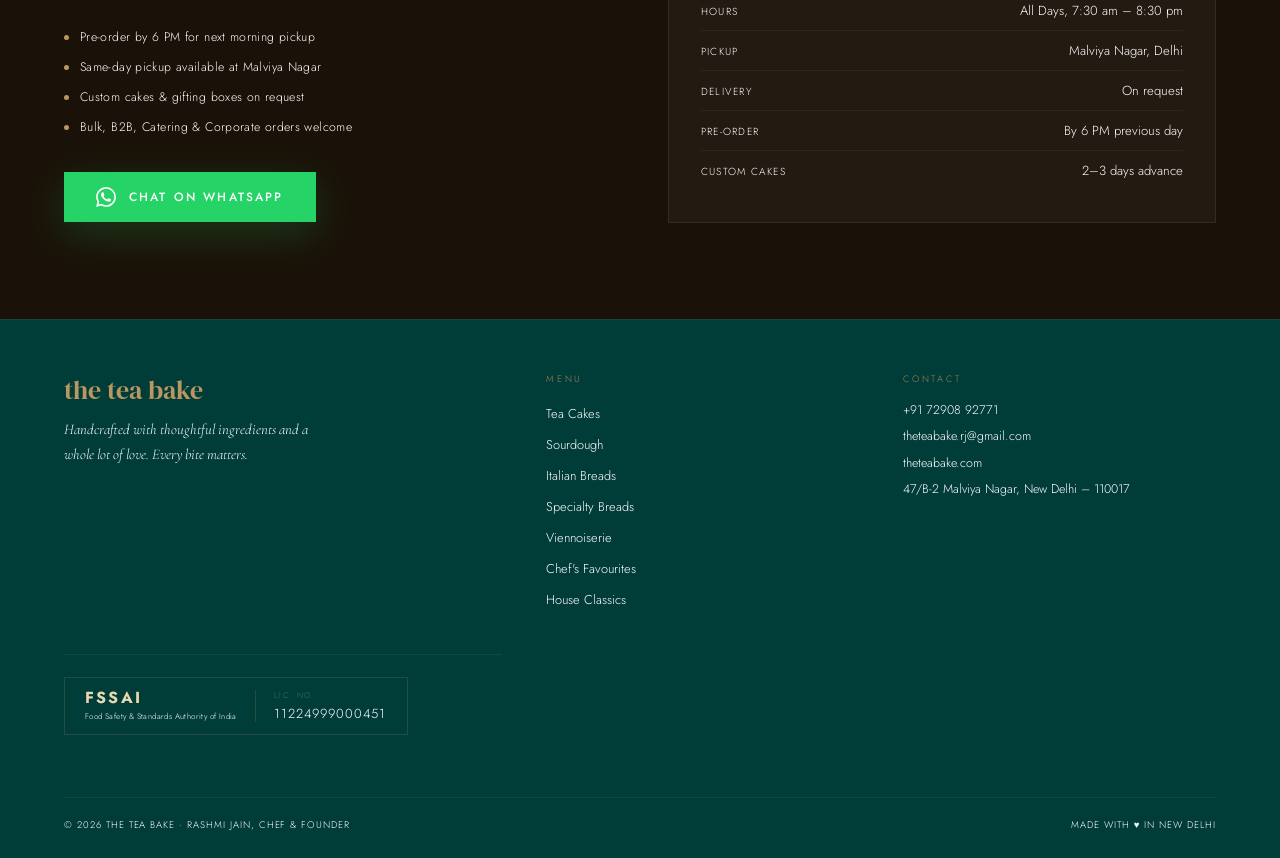
==== commit be8176b0: "changes" ====
--- a/index.html
+++ b/index.html
@@ -146,7 +146,7 @@
     <span class="sec-label r">Our Full Menu</span>
     <h2 class="sec-title r">Quality <em>ingredients,</em><br>honest <em>creations.</em></h2>
     <span style="margin: 10px 0; font-weight: 400; font-style: italic;">Most of the products can be made vegan on
-      request.</span>
+      request</span>
     <div class="cat-wrap r">
       <div class="cat-filters">
         <!-- <button class="cat-btn active" onclick="filterCat('all',this)">All</button> -->
@@ -418,7 +418,7 @@
   <section class="order-sec" id="order">
     <div>
       <!-- <span class="order-lbl">Order Fresh</span> -->
-      <h2 class="order-h2">Delivered <em>fresh.</em></h2>
+      <h2 class="order-h2">Contact <em>Us</em></h2>
       <p class="order-sub">Place your order directly on WhatsApp. We bake fresh every morning — pre-order by 6 PM for
         next-day pickup, or same-day at Malviya Nagar.</p>
       <div class="order-feats">
@@ -467,6 +467,7 @@
           <li><a href="#menu" onclick="filterCat('tea-cakes')">Tea Cakes</a></li>
           <li><a href="#menu" onclick="filterCat('sourdough')">Sourdough</a></li>
           <li><a href="#menu" onclick="filterCat('italian-breads')">Italian Breads</a></li>
+          <li><a href="#menu" onclick="filterCat('specialty-breads')">Specialty Breads</a></li>
           <li><a href="#menu" onclick="filterCat('viennoiserie')">Viennoiserie</a></li>
           <li><a href="#menu" onclick="filterCat('chef-favourites')">Chef's Favourites</a></li>
           <li><a href="#menu" onclick="filterCat('house-classics')">House Classics</a></li>
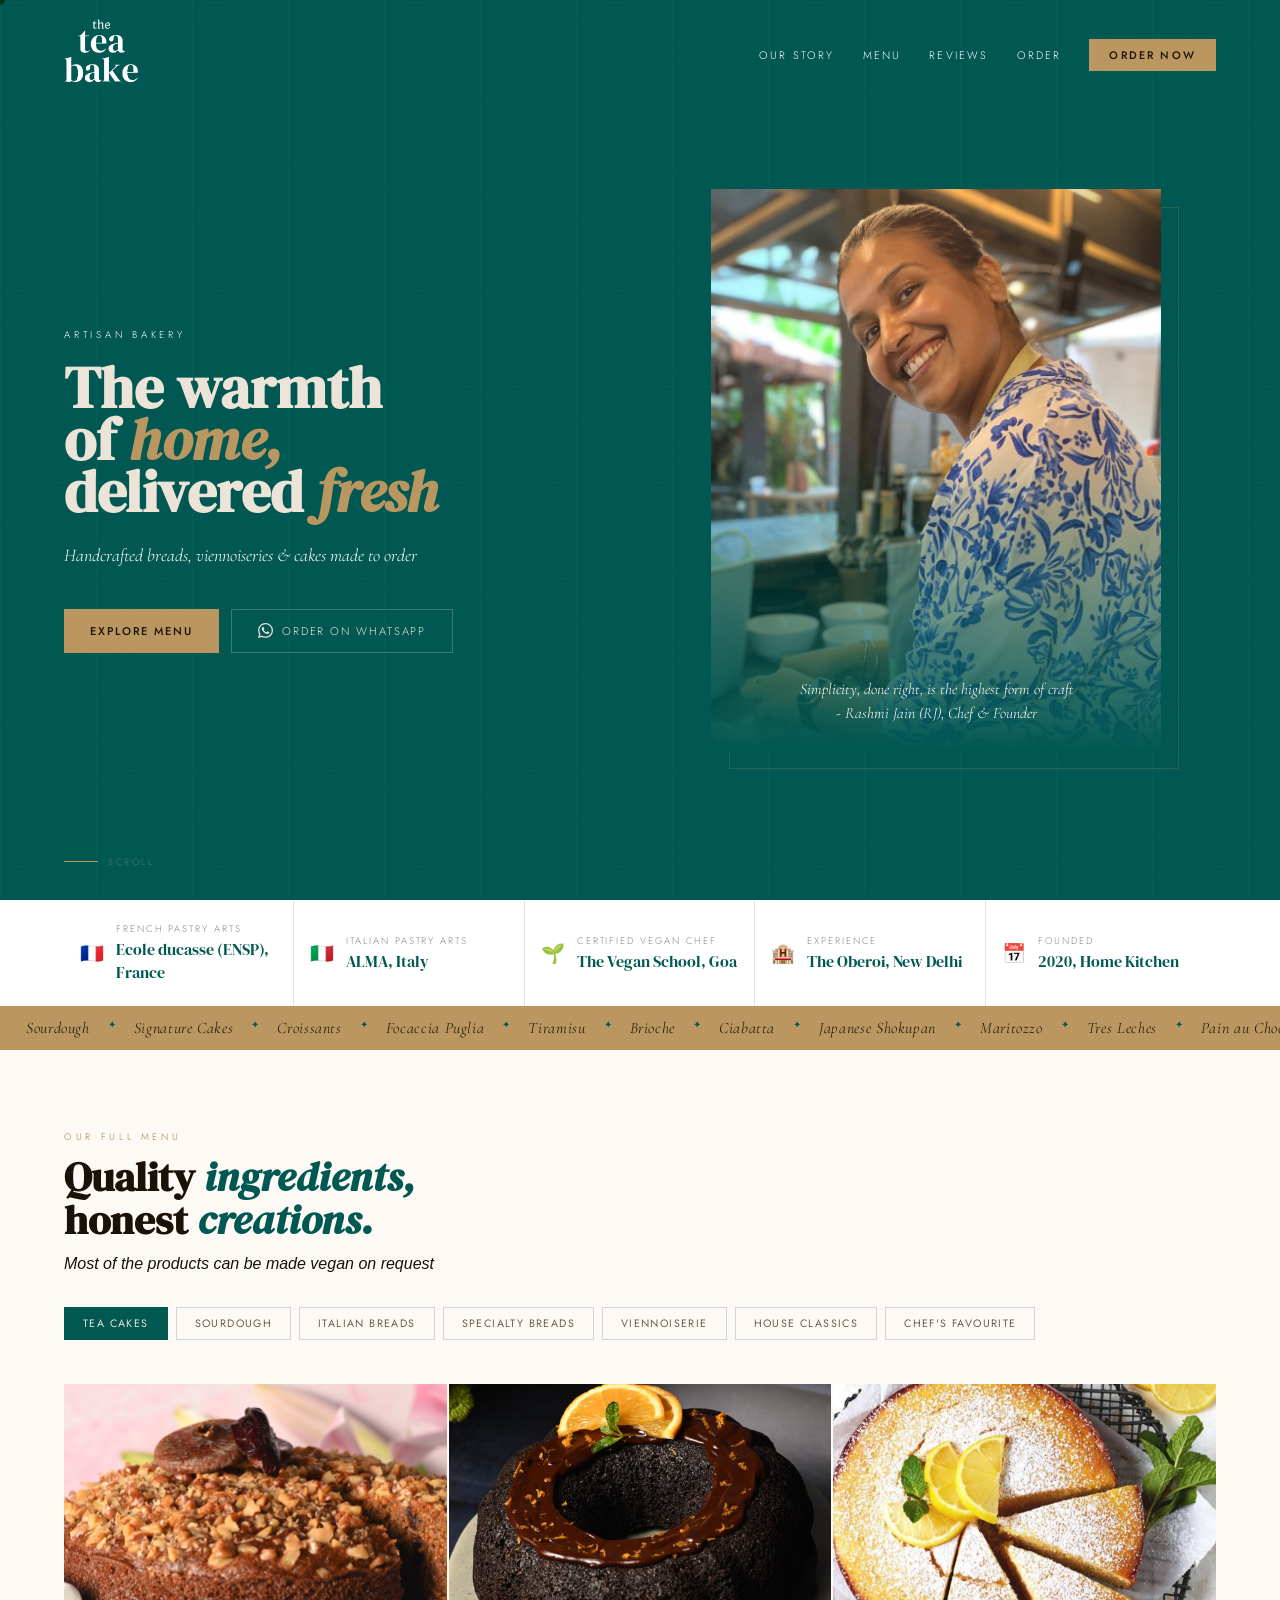
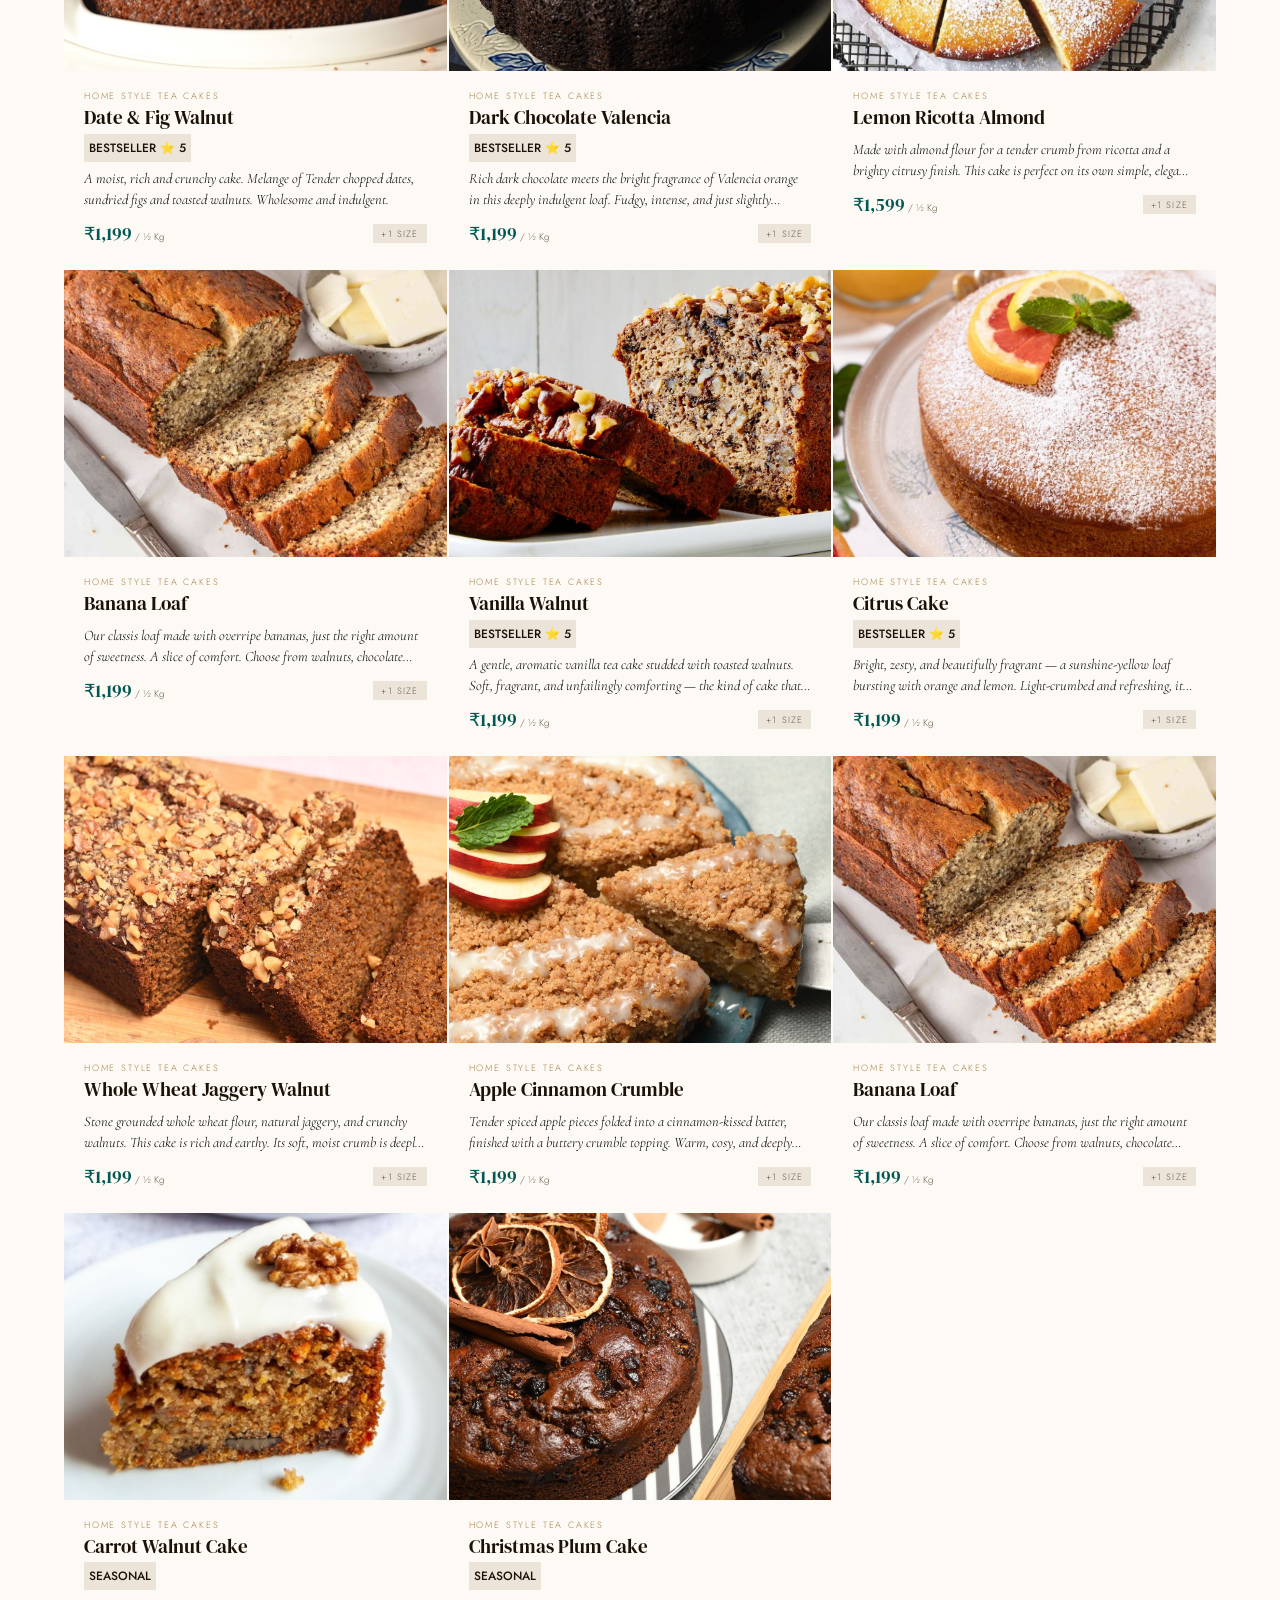
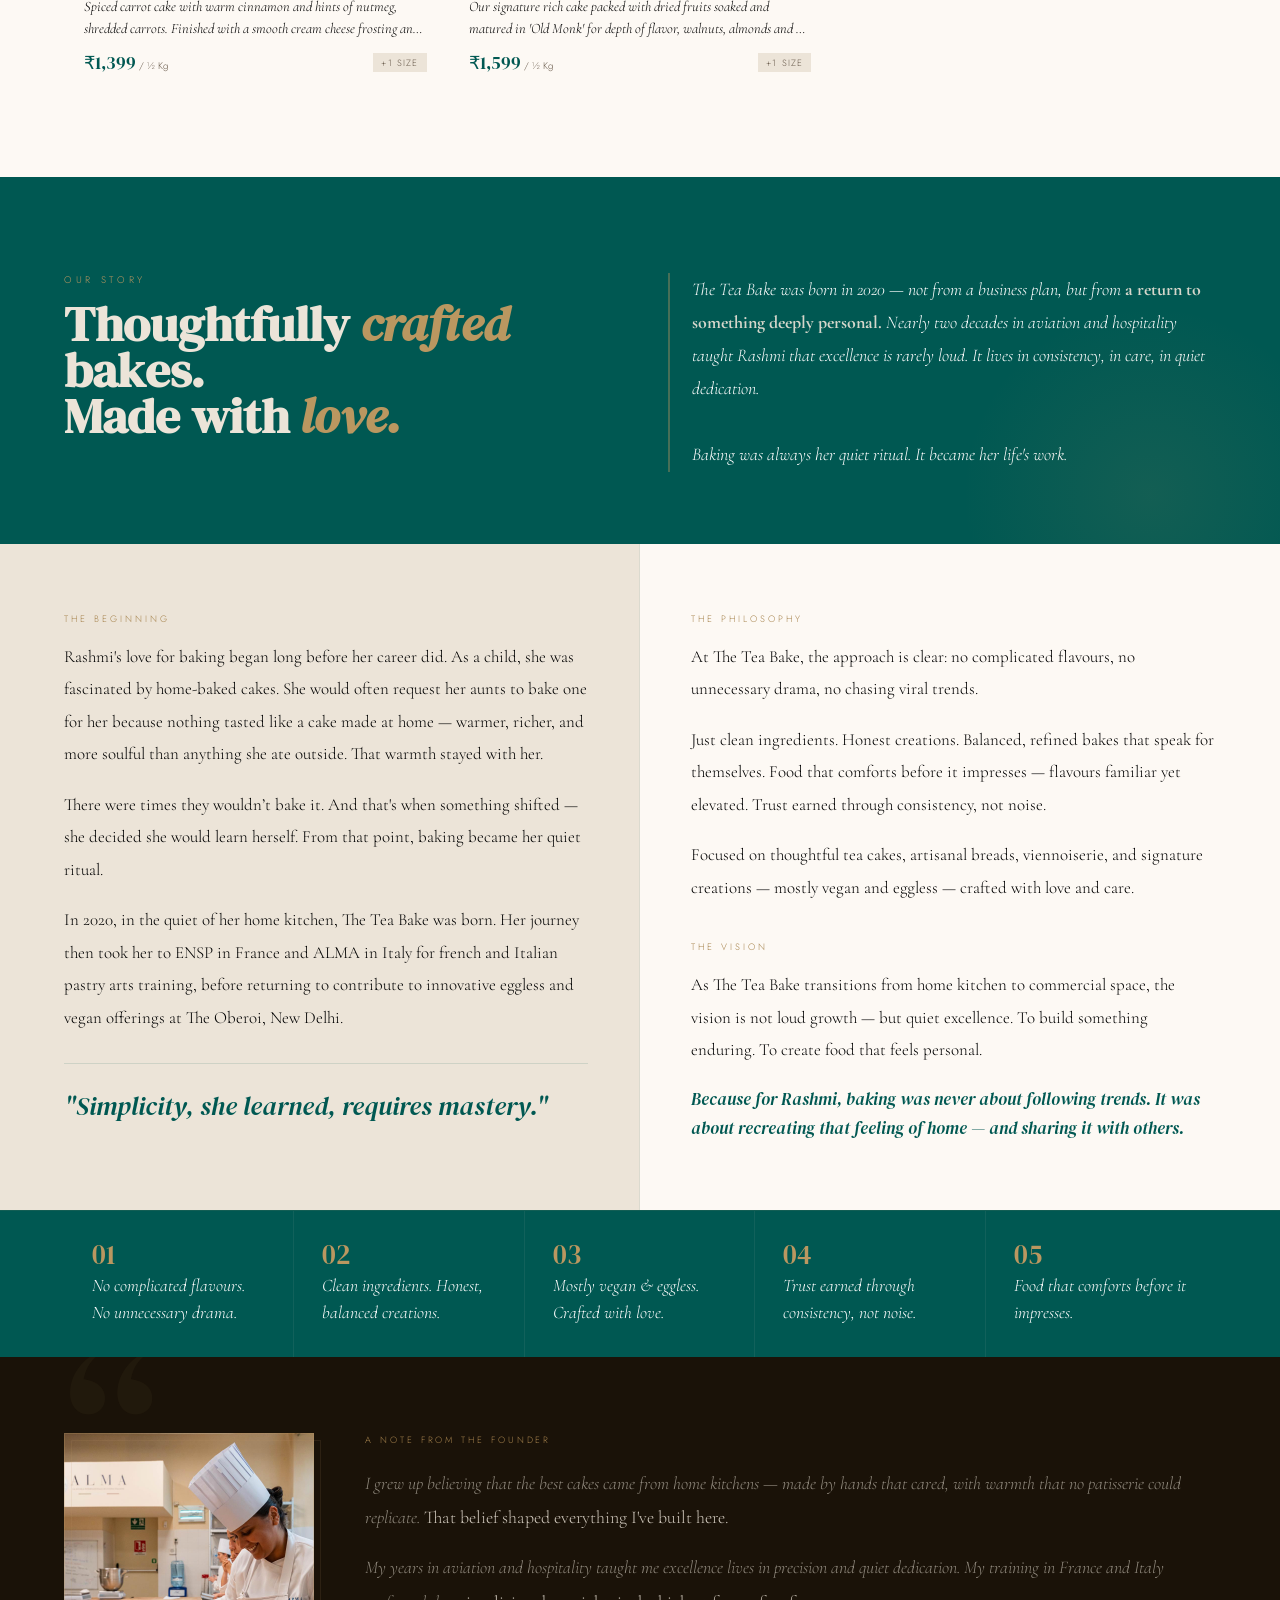
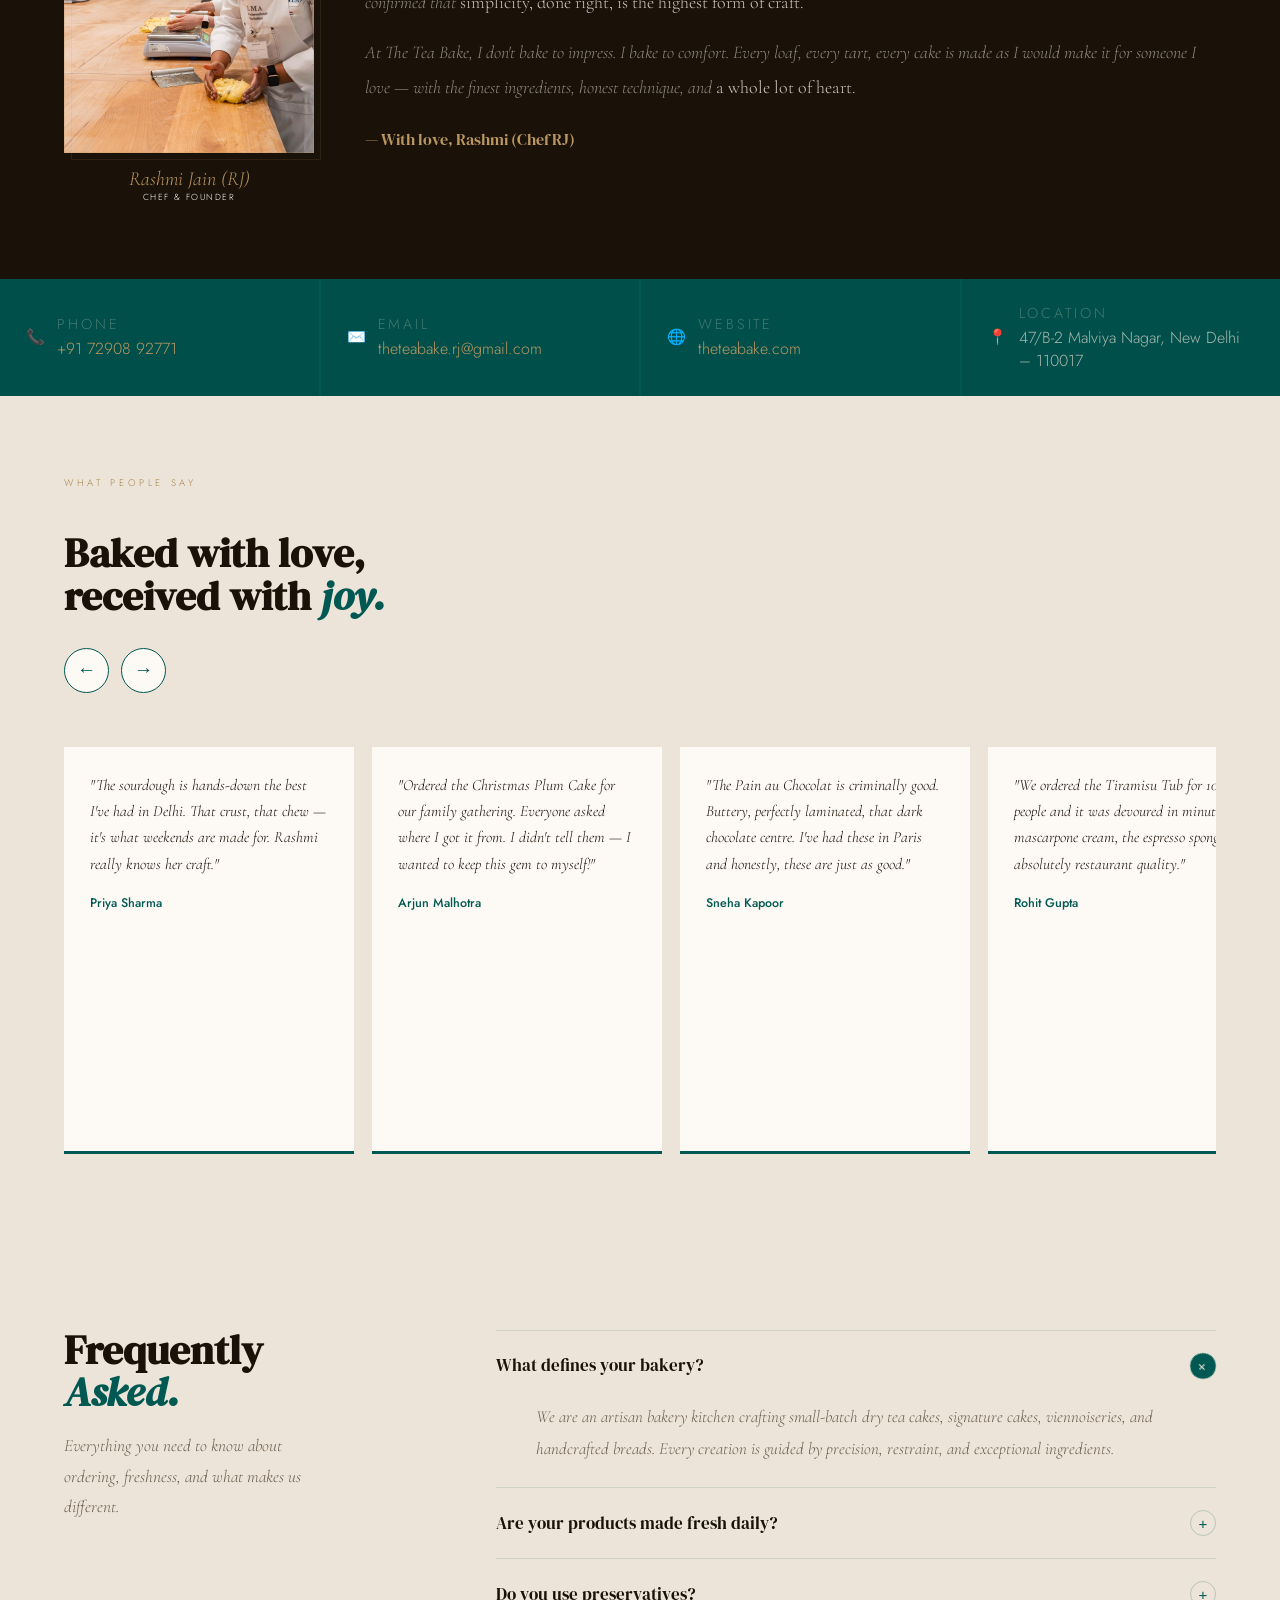
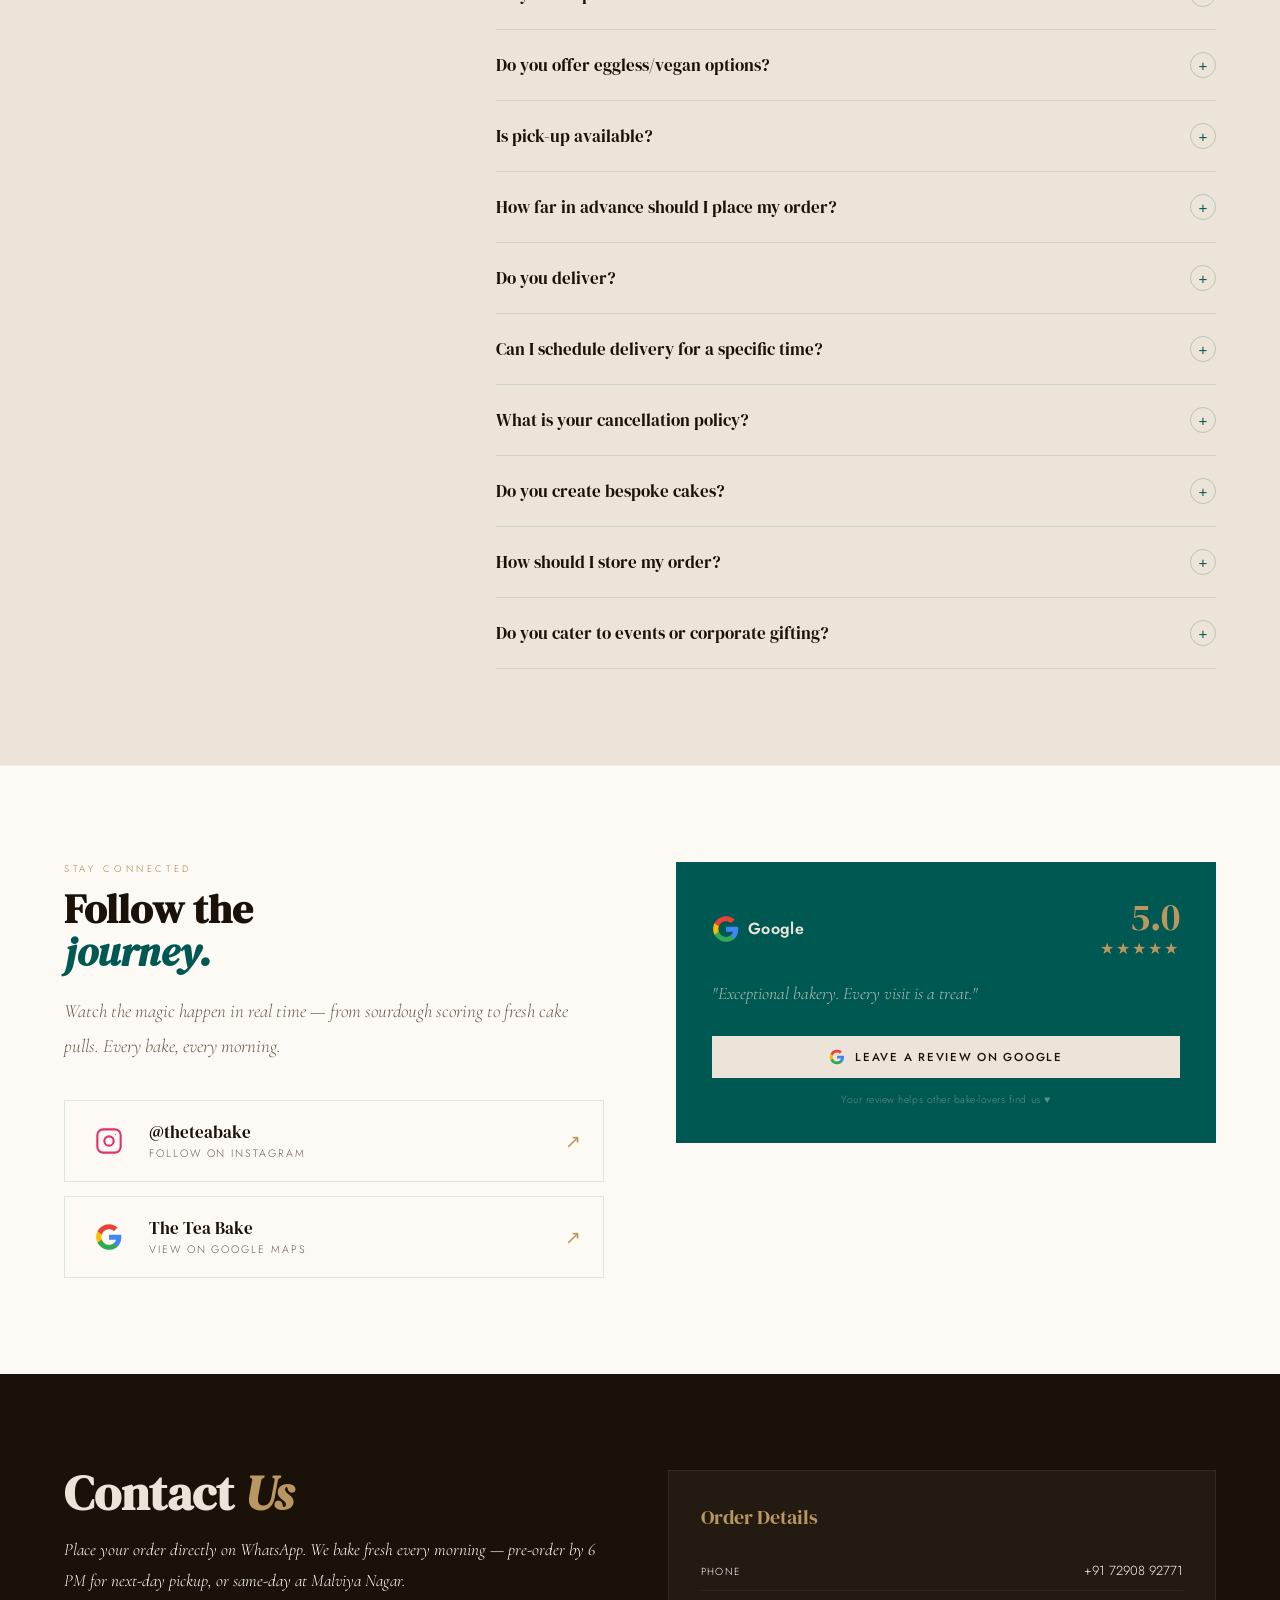
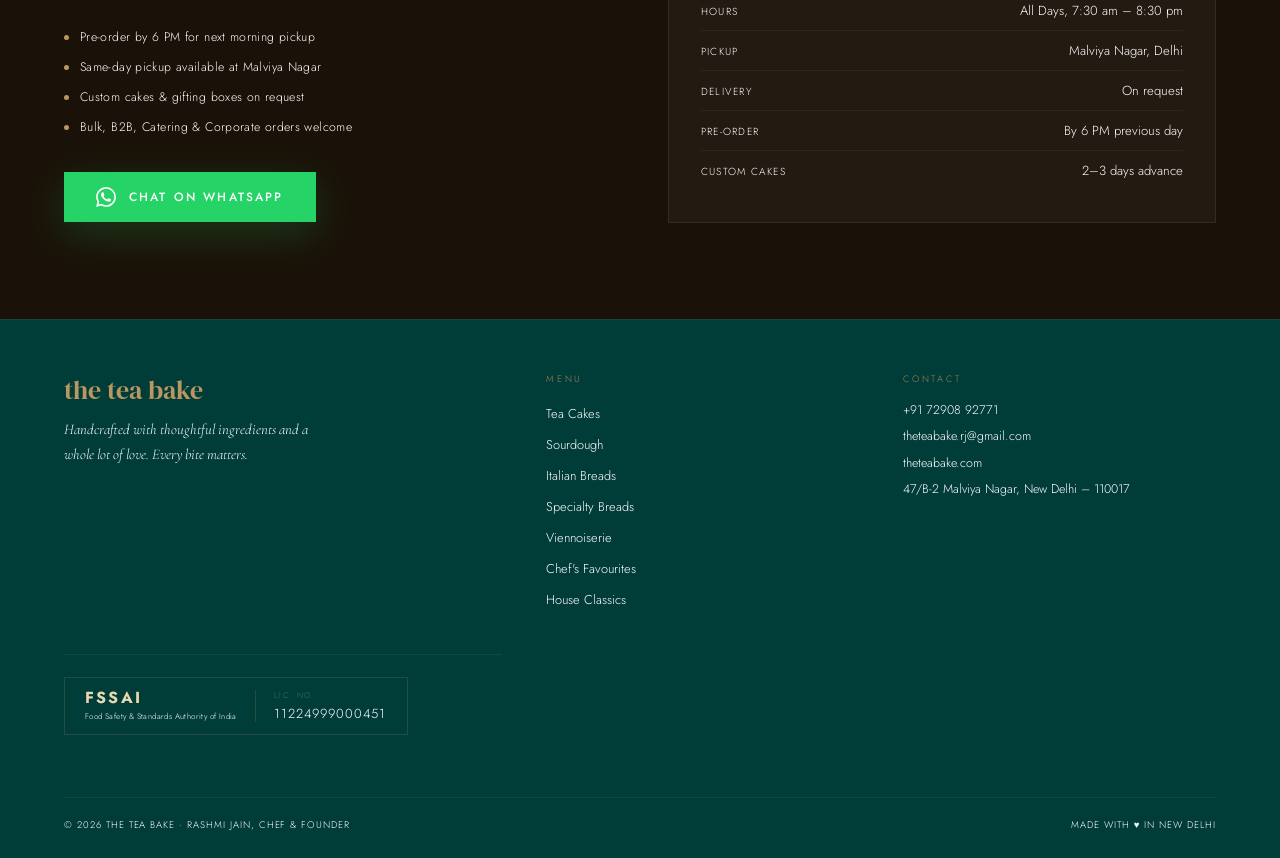
==== commit ca427dfa: "instal handle change" ====
--- a/index.html
+++ b/index.html
@@ -4,6 +4,7 @@
 <head>
   <meta charset="UTF-8">
   <meta name="viewport" content="width=device-width, initial-scale=1.0">
+  <meta name="format-detection" content="telephone=no">
   <title>The Tea Bake — Artisan Bakery, New Delhi</title>
   <link rel="preconnect" href="https://fonts.googleapis.com">
   <link rel="preconnect" href="https://fonts.gstatic.com" crossorigin>
@@ -324,7 +325,7 @@
         <p class="social-sub r">Watch the magic happen in real time — from sourdough scoring to fresh cake pulls. Every
           bake, every morning.</p>
         <div class="social-links r">
-          <a href="https://www.instagram.com/the_tea_bake" target="_blank" rel="noopener" class="social-link instagram">
+          <a href="https://www.instagram.com/theteabake" target="_blank" rel="noopener" class="social-link instagram">
             <span class="social-link-icon">
               <svg viewBox="0 0 24 24" fill="none" stroke="currentColor" stroke-width="1.8" stroke-linecap="round"
                 stroke-linejoin="round">
@@ -334,7 +335,7 @@
               </svg>
             </span>
             <span class="social-link-body">
-              <span class="social-link-handle">@the_tea_bake</span>
+              <span class="social-link-handle">@theteabake</span>
               <span class="social-link-label">Follow on Instagram</span>
             </span>
             <span class="social-link-arrow">↗</span>
@@ -537,4 +538,4 @@
   <script src="./main/script.js"></script>
 </body>
 
-</html>+</html>
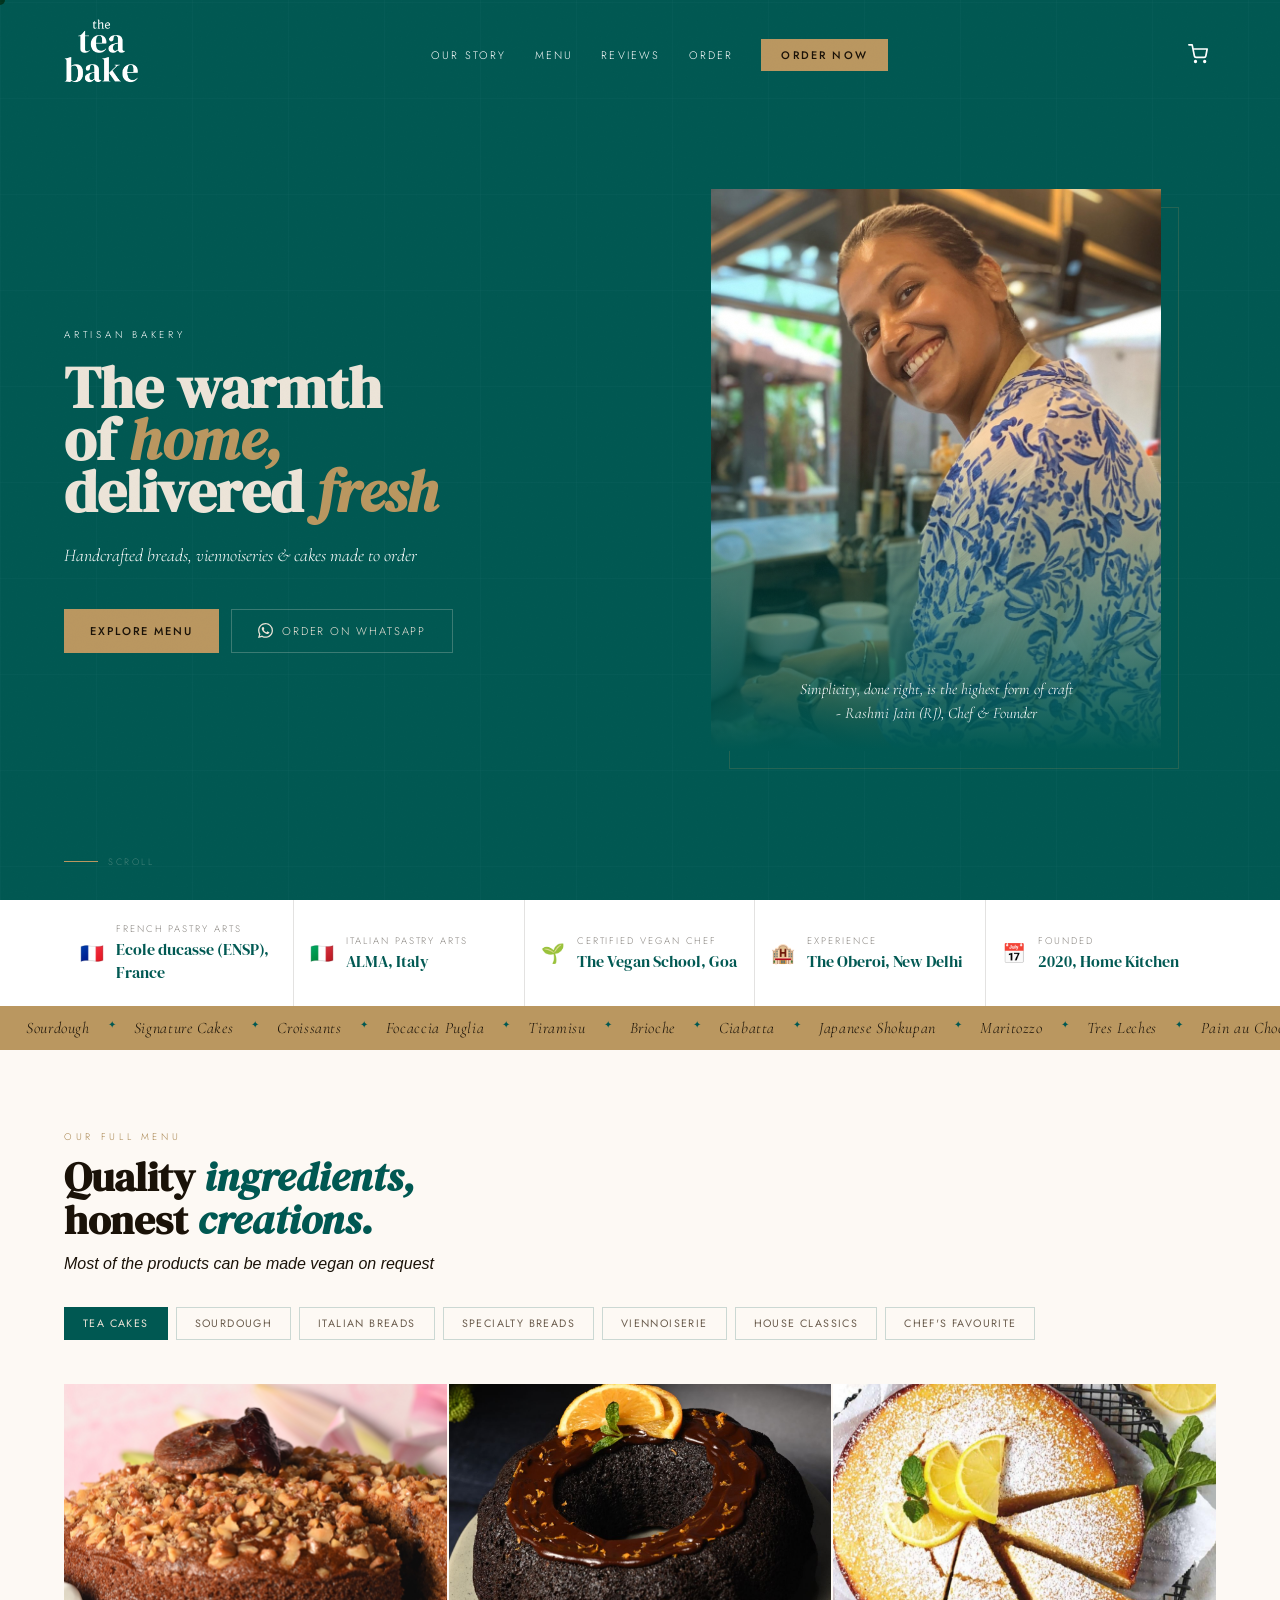
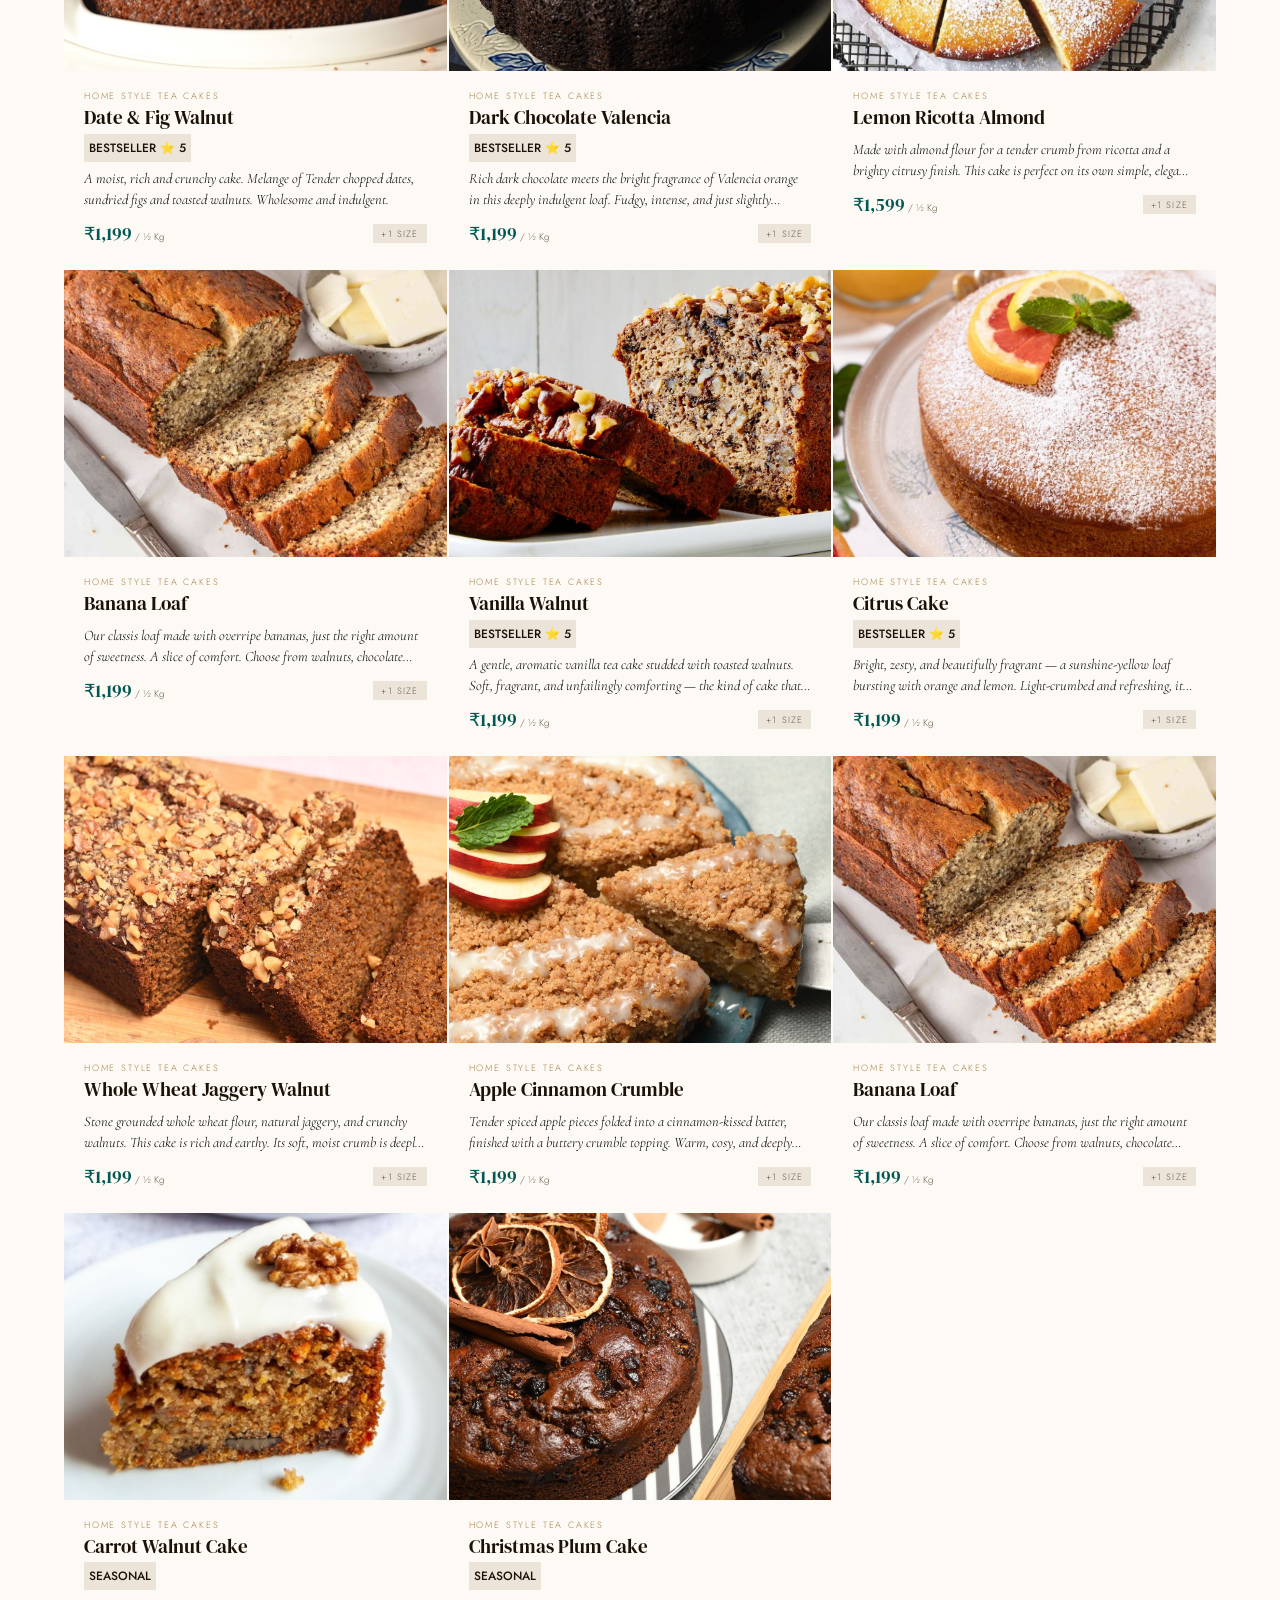
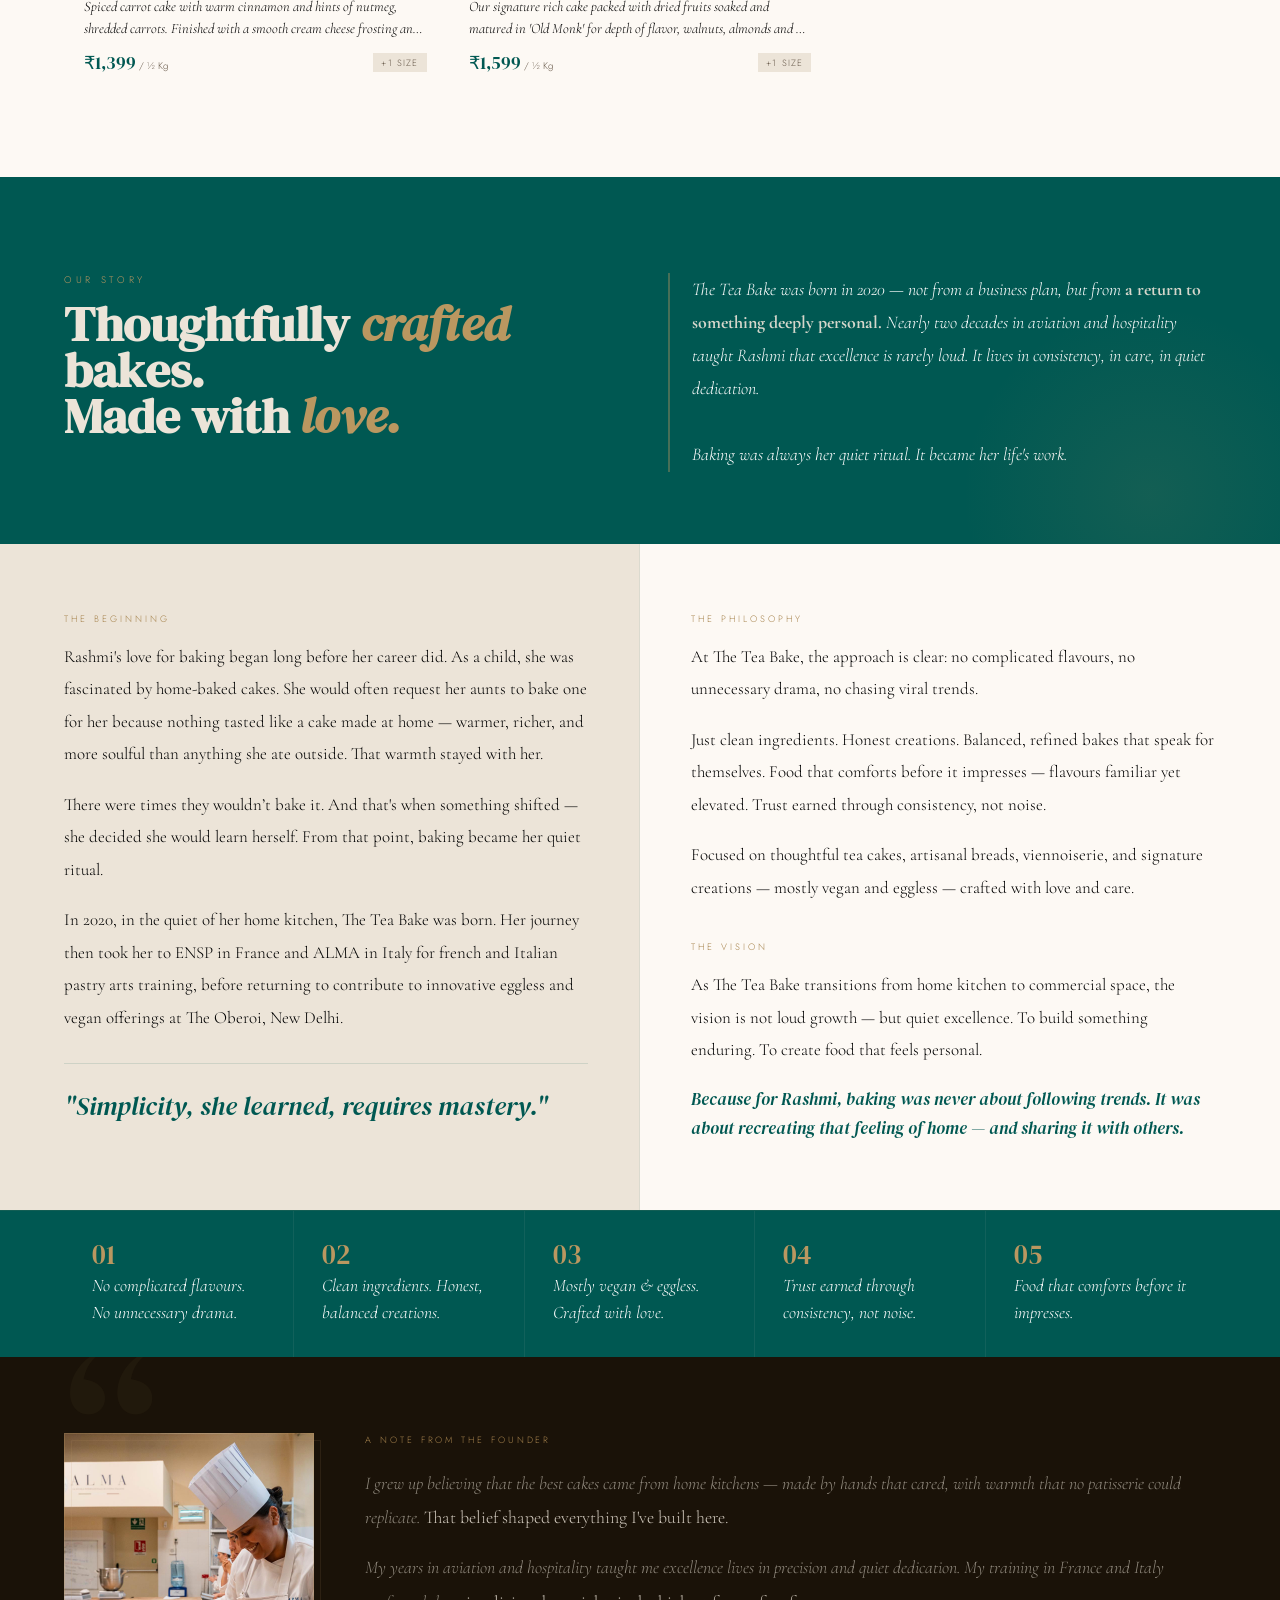
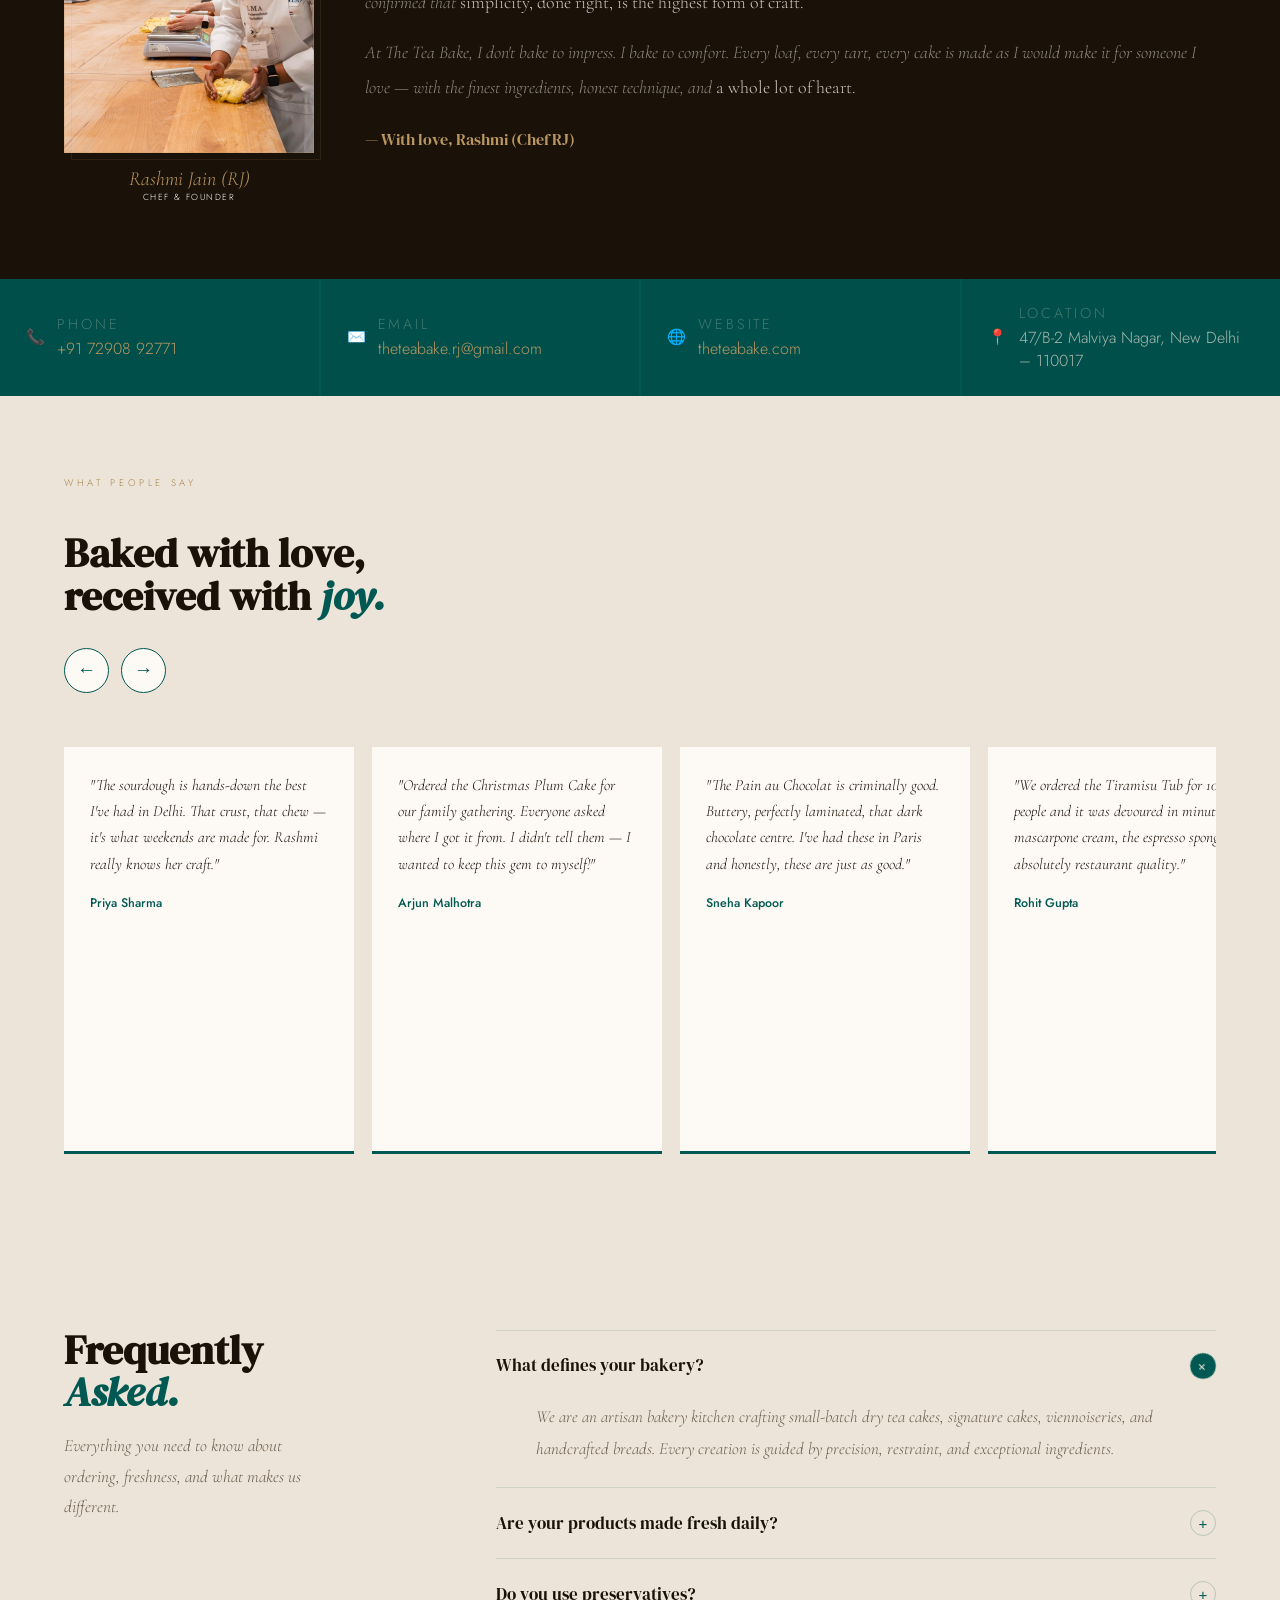
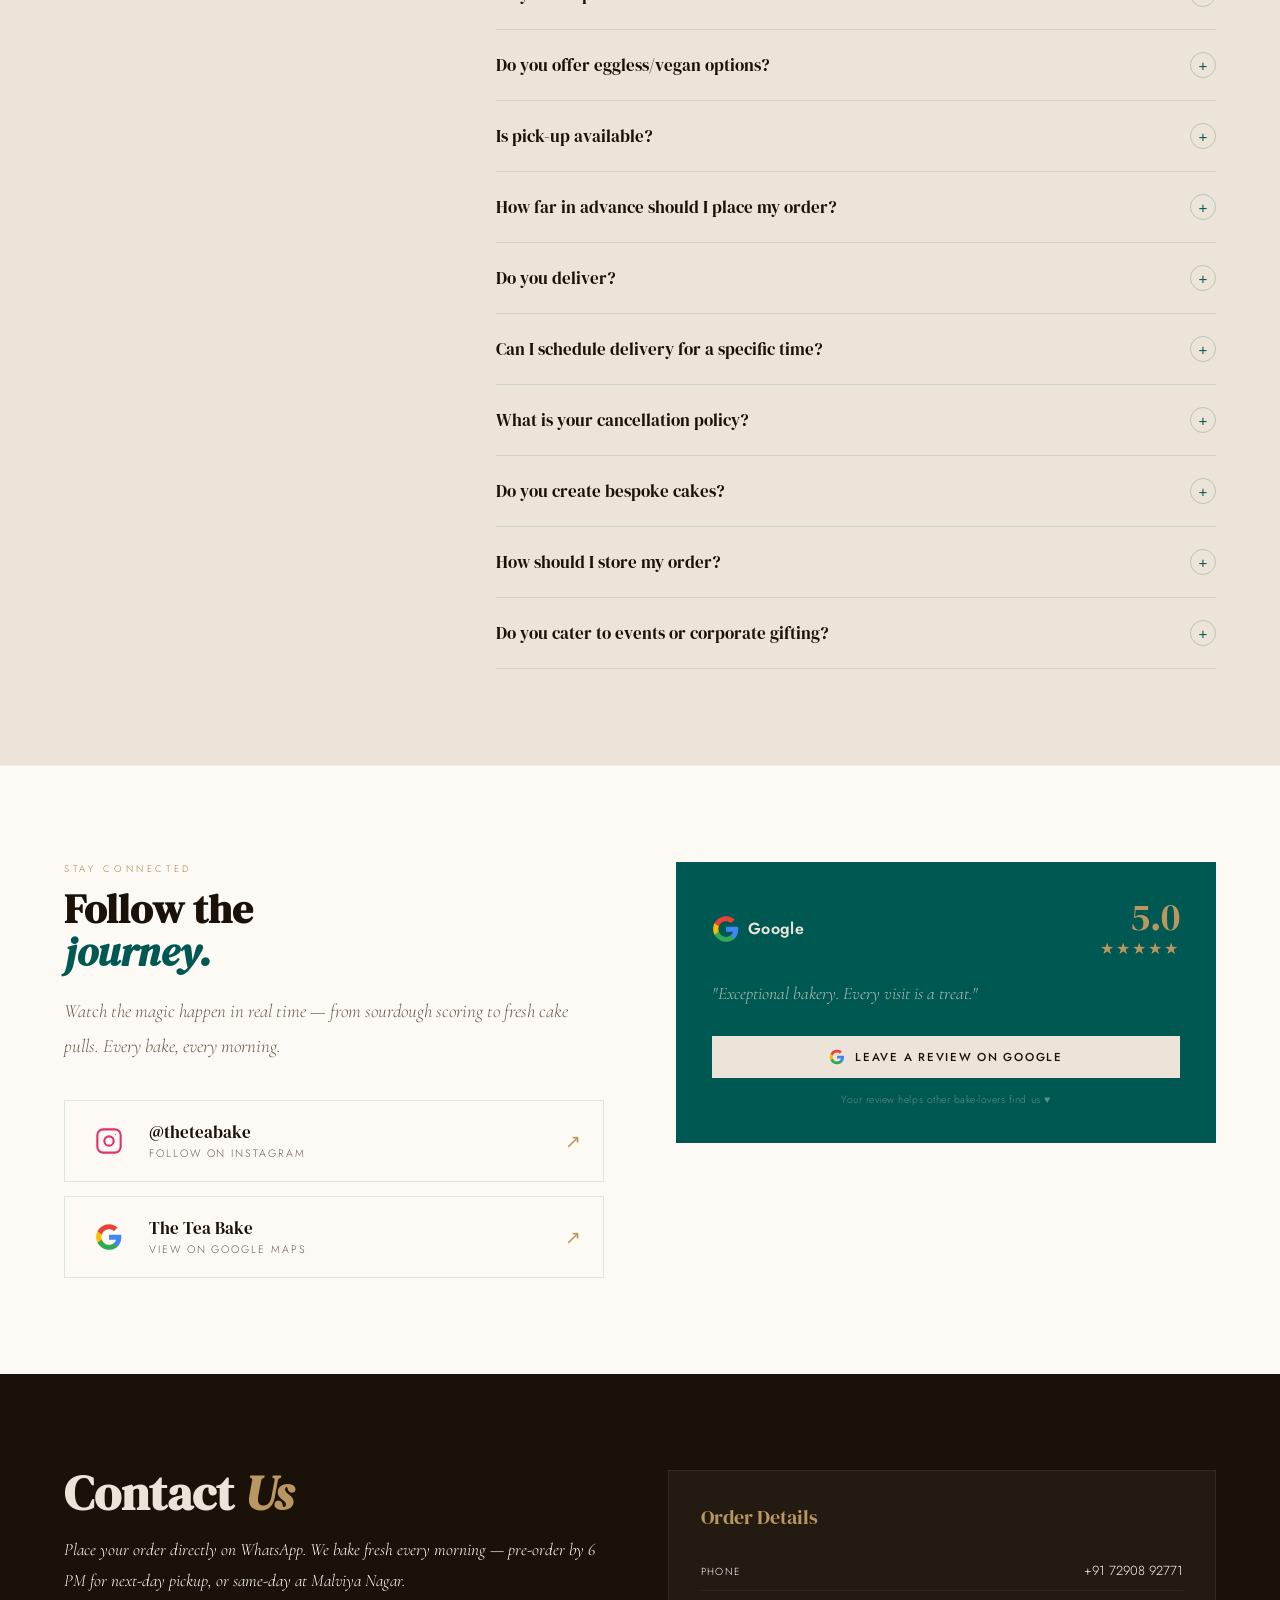
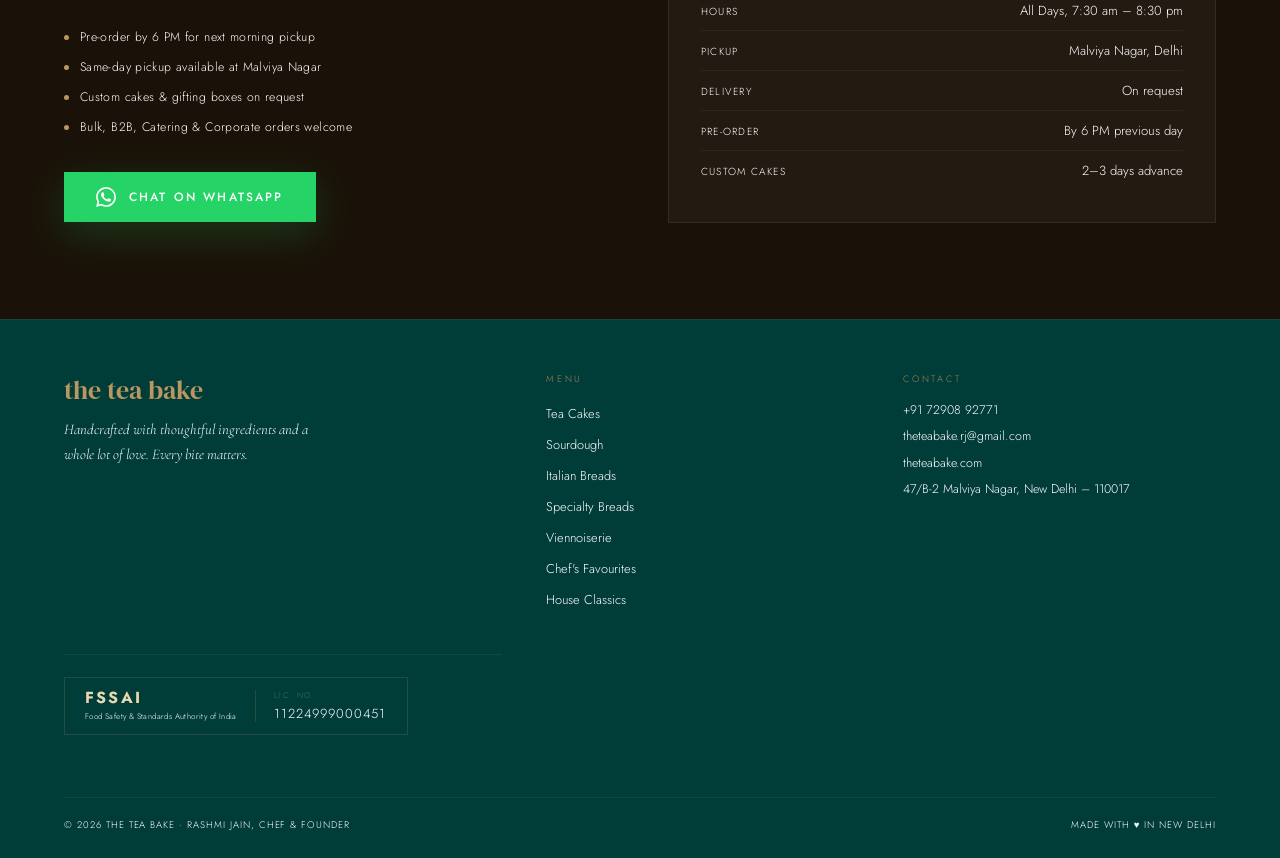
==== commit fad97122: "cart_functionality" ====
--- a/index.html
+++ b/index.html
@@ -39,7 +39,7 @@
   <!-- DESKTOP NAV -->
   <nav id="navbar">
     <a class="nav-logo" href="#home"><span style="font-size: 12px;"><img style="width: 75px; height: 65px;"
-          src="main/assets/teabake_logo.png" alt="Fresh baked goods"></a>
+          src="main/assets/teabake_logo.png" alt="Fresh baked goods"></span></a>
     <ul class="nav-links">
       <li><a href="#about">Our Story</a></li>
       <li><a href="#menu">Menu</a></li>
@@ -47,9 +47,20 @@
       <li><a href="#order">Order</a></li>
       <li><a href="#" class="nav-order" onclick="openWA('The Tea Bake')">Order Now</a></li>
     </ul>
-    <button class="ham" id="ham" onclick="toggleDrawer()" aria-label="Open menu">
-      <span></span><span></span><span></span>
-    </button>
+    <div class="nav-right">
+      <button class="nav-cart-btn" onclick="openCart()" aria-label="Open cart">
+        <svg width="20" height="20" viewBox="0 0 24 24" fill="none" stroke="currentColor" stroke-width="2"
+          stroke-linecap="round" stroke-linejoin="round">
+          <circle cx="9" cy="21" r="1"></circle>
+          <circle cx="20" cy="21" r="1"></circle>
+          <path d="M1 1h4l2.68 13.39a2 2 0 0 0 2 1.61h9.72a2 2 0 0 0 2-1.61L23 6H6"></path>
+        </svg>
+        <span id="cartCount" class="nav-cart-count">0</span>
+      </button>
+      <button class="ham" id="ham" onclick="toggleDrawer()" aria-label="Open menu">
+        <span></span><span></span><span></span>
+      </button>
+    </div>
   </nav>
 
   <!-- ══ HERO ══ -->
@@ -517,9 +528,20 @@
           <div>
             <p class="modal-cat" id="modalCat"></p>
             <h2 class="modal-name" id="modalName"></h2>
-            <img class="modal-type pcard-type" id="modalType" src=""></span>
+            <img class="modal-type pcard-type" id="modalType" src="">
             <p class="modal-desc" id="modalDesc"></p>
             <div class="modal-prices" id="modalPrices"></div>
+            <div class="modal-fields">
+              <label class="modal-field">
+                <span>Size</span>
+                <select id="modalSize"></select>
+              </label>
+              <label class="modal-field">
+                <span>Quantity</span>
+                <select id="modalQuantity"></select>
+              </label>
+              <button class="modal-add-to-cart" id="addToCartBtn" onclick="addToCart()">Add to cart</button>
+            </div>
           </div>
           <div>
             <a href="#" id="modalWA" class="modal-wa" target="_blank">
@@ -535,7 +557,28 @@
       </div>
     </div>
   </div>
+
+  <!-- ══ CART OVERLAY ══ -->
+  <div class="cart-overlay" id="cartOverlay" onclick="handleCartClick(event)">
+    <div class="cart-box">
+      <div class="cart-header">
+        <h2>Your Cart</h2>
+        <button class="cart-close" onclick="closeCart()" aria-label="Close cart">✕</button>
+      </div>
+      <div class="cart-items" id="cartItems"></div>
+      <div class="cart-footer">
+        <div class="cart-total">
+          <span>Total</span>
+          <strong id="cartTotalPrice">₹0</strong>
+        </div>
+        <button class="cart-checkout-btn" id="cartCheckoutBtn" onclick="checkoutCart()" disabled>Checkout on
+          WhatsApp</button>
+        <button class="cart-clear-btn" id="cartClearBtn" onclick="clearCart()" style="display:none">Clear Cart</button>
+      </div>
+    </div>
+  </div>
+
   <script src="./main/script.js"></script>
 </body>
 
-</html>
+</html>
--- a/main/style.css
+++ b/main/style.css
@@ -132,6 +132,13 @@
     color: var(--cream) !important
 }
 
+/* nav-right: contains cart btn and hamburger */
+.nav-right {
+    display: flex;
+    align-items: center;
+    gap: 12px;
+}
+
 /* hamburger */
 .ham {
     display: none;
@@ -799,6 +806,54 @@
     line-height: 1
 }
 
+.modal-fields {
+    display: grid;
+    grid-template-columns: repeat(2, minmax(0, 1fr));
+    gap: 12px;
+    margin: 18px 0 16px;
+}
+
+.modal-field {
+    display: flex;
+    flex-direction: column;
+    gap: 6px;
+    font-size: .75rem;
+    color: var(--muted);
+}
+
+.modal-field span {
+    letter-spacing: .15em;
+    text-transform: uppercase;
+    font-size: .65rem;
+}
+
+.modal-field select {
+    width: 100%;
+    border: 1px solid rgba(0, 88, 82, .2);
+    border-radius: 0px;
+    padding: 12px 14px;
+    background: #fff;
+    color: var(--ink);
+    font-family: 'Jost', sans-serif;
+    font-size: .95rem;
+    cursor: pointer;
+    transition: border-color .2s, box-shadow .2s;
+    appearance: none;
+}
+
+.modal-field select:hover,
+.modal-field select:focus {
+    border-color: var(--teal);
+    outline: none;
+    box-shadow: 0 0 0 4px rgba(0, 88, 82, .06);
+}
+
+@media(max-width:700px) {
+    .modal-fields {
+        grid-template-columns: 1fr;
+    }
+}
+
 .modal-wa {
     display: flex;
     align-items: center;
@@ -859,6 +914,436 @@
     color: #fff
 }
 
+/* ── CART FUNCTIONALITY ── */
+.nav-cart-btn {
+    position: relative;
+    background: none;
+    border: none;
+    color: white;
+    cursor: pointer;
+    padding: 4px 8px;
+    display: flex;
+    align-items: center;
+    gap: 6px;
+    transition: color .3s;
+}
+
+.nav-cart-btn:hover {
+    color: var(--gold);
+}
+
+.nav-cart-count {
+    position: absolute;
+    top: -6px;
+    right: -8px;
+    background: #e74c3c;
+    color: white;
+    border-radius: 50%;
+    width: 20px;
+    height: 20px;
+    display: none;
+    align-items: center;
+    justify-content: center;
+    font-size: .65rem;
+    font-weight: 600;
+}
+
+/* Cart Overlay & Modal */
+.cart-overlay {
+    position: fixed;
+    inset: 0;
+    z-index: 800;
+    background: rgba(0, 0, 0, .65);
+    backdrop-filter: blur(10px);
+    opacity: 0;
+    pointer-events: none;
+    transition: opacity .35s;
+}
+
+.cart-overlay.open {
+    opacity: 1;
+    pointer-events: all;
+}
+
+.cart-box {
+    position: fixed;
+    right: -100%;
+    top: 0;
+    width: min(420px, 100vw);
+    height: 100dvh;
+    background: var(--white);
+    z-index: 810;
+    display: flex;
+    flex-direction: column;
+    transition: right .35s cubic-bezier(.16, 1, .3, 1);
+    box-shadow: -6px 0 40px rgba(0, 0, 0, .15);
+}
+
+.cart-overlay.open .cart-box {
+    right: 0;
+}
+
+.cart-header {
+    display: flex;
+    align-items: center;
+    justify-content: space-between;
+    padding: 20px 24px;
+    border-bottom: 1px solid rgba(0, 88, 82, .1);
+    background: var(--cream);
+}
+
+.cart-header h2 {
+    font-family: 'DM Serif Display', serif;
+    font-size: 1.4rem;
+    color: var(--ink);
+}
+
+.cart-close {
+    width: 36px;
+    height: 36px;
+    background: none;
+    border: none;
+    cursor: pointer;
+    font-size: 1.2rem;
+    color: var(--ink);
+    display: flex;
+    align-items: center;
+    justify-content: center;
+    transition: color .2s;
+}
+
+.cart-close:hover {
+    color: var(--teal);
+}
+
+.cart-items {
+    flex: 1;
+    overflow-y: auto;
+    padding: 24px;
+}
+
+.cart-empty {
+    text-align: center;
+    color: var(--muted);
+    padding: 40px 20px;
+    font-style: italic;
+}
+
+.cart-item {
+    display: flex;
+    justify-content: space-between;
+    gap: 16px;
+    padding: 16px 0;
+    border-bottom: 1px solid rgba(0, 88, 82, .08);
+}
+
+.cart-item:last-child {
+    border-bottom: none;
+}
+
+.cart-item-info {
+    flex: 1;
+}
+
+.cart-item-name {
+    font-family: 'DM Serif Display', serif;
+    font-size: .95rem;
+    color: var(--ink);
+    margin-bottom: 4px;
+}
+
+.cart-item-size {
+    font-size: .78rem;
+    color: var(--muted);
+    margin-bottom: 8px;
+}
+
+.cart-item-qty {
+    display: flex;
+    align-items: center;
+    gap: 8px;
+    background: var(--cream);
+    width: fit-content;
+    border-radius: 4px;
+    padding: 4px 0;
+}
+
+.cart-qty-btn {
+    background: none;
+    border: none;
+    color: var(--teal);
+    cursor: pointer;
+    width: 24px;
+    height: 24px;
+    display: flex;
+    align-items: center;
+    justify-content: center;
+    font-size: 1rem;
+    transition: background .2s;
+}
+
+.cart-qty-btn:hover {
+    background: rgba(0, 88, 82, .1);
+}
+
+.cart-qty-value {
+    min-width: 20px;
+    text-align: center;
+    font-size: .85rem;
+    font-weight: 500;
+}
+
+.cart-item-price {
+    display: flex;
+    flex-direction: column;
+    align-items: flex-end;
+    justify-content: space-between;
+}
+
+.cart-item-total {
+    font-family: 'DM Serif Display', serif;
+    font-size: 1rem;
+    color: var(--teal);
+    font-weight: 500;
+    margin-bottom: 8px;
+}
+
+.cart-item-remove {
+    background: none;
+    border: 1px solid #e74c3c;
+    color: #e74c3c;
+    padding: 4px 10px;
+    font-size: .65rem;
+    cursor: pointer;
+    transition: all .2s;
+    border-radius: 3px;
+}
+
+.cart-item-remove:hover {
+    background: #e74c3c;
+    color: white;
+}
+
+.cart-footer {
+    padding: 24px;
+    border-top: 1px solid rgba(0, 88, 82, .1);
+    background: var(--cream);
+}
+
+.cart-total {
+    display: flex;
+    justify-content: space-between;
+    align-items: center;
+    margin-bottom: 16px;
+    font-family: 'DM Serif Display', serif;
+    font-size: 1.2rem;
+    color: var(--ink);
+}
+
+.cart-checkout-btn {
+    width: 100%;
+    background: #25D366;
+    color: white;
+    border: none;
+    padding: 14px 20px;
+    font-size: .75rem;
+    font-weight: 500;
+    letter-spacing: .15em;
+    text-transform: uppercase;
+    cursor: pointer;
+    transition: background .3s, transform .2s;
+    margin-bottom: 10px;
+}
+
+.cart-checkout-btn:hover:not(:disabled) {
+    background: #128C7E;
+    transform: translateY(-2px);
+}
+
+.cart-checkout-btn:disabled {
+    opacity: .5;
+    cursor: not-allowed;
+}
+
+.cart-clear-btn {
+    width: 100%;
+    background: transparent;
+    color: #e74c3c;
+    border: 1px solid #e74c3c;
+    padding: 12px 20px;
+    font-size: .7rem;
+    letter-spacing: .13em;
+    text-transform: uppercase;
+    cursor: pointer;
+    transition: all .2s;
+}
+
+.cart-clear-btn:hover {
+    background: #e74c3c;
+    color: white;
+}
+
+/* Modal Size & Quantity Selection */
+.modal-size-qty {
+    display: grid;
+    grid-template-columns: 1fr 1fr;
+    gap: 12px;
+    margin-bottom: 16px;
+}
+
+.modal-select-group {
+    display: flex;
+    flex-direction: column;
+    gap: 6px;
+}
+
+.modal-select-group label {
+    font-size: .65rem;
+    letter-spacing: .15em;
+    text-transform: uppercase;
+    color: var(--muted);
+}
+
+.modal-size-select,
+.modal-qty-select {
+    padding: 10px 12px;
+    border: 1px solid rgba(0, 88, 82, .2);
+    background: var(--cream);
+    color: var(--ink);
+    font-family: 'Jost', sans-serif;
+    font-size: .85rem;
+    cursor: pointer;
+    transition: border-color .2s;
+    border-radius: 3px;
+}
+
+.modal-size-select:hover,
+.modal-qty-select:hover,
+.modal-size-select:focus,
+.modal-qty-select:focus {
+    outline: none;
+    border-color: var(--teal);
+    background: rgba(0, 88, 82, .03);
+}
+
+.modal-add-to-cart {
+    width: 100%;
+    background: var(--teal);
+    color: white;
+    border: none;
+    padding: 14px 20px;
+    font-size: .73rem;
+    font-weight: 500;
+    letter-spacing: .18em;
+    text-transform: uppercase;
+    cursor: pointer;
+    transition: background .3s, transform .2s;
+    display: flex;
+    align-items: center;
+    justify-content: center;
+    gap: 10px;
+    margin-bottom: 14px;
+}
+
+.modal-add-to-cart:hover {
+    background: var(--teal-dark);
+    transform: translateY(-1px);
+}
+
+.modal-add-to-cart svg {
+    width: 16px;
+    height: 16px;
+}
+
+/* ── ZOMATO SECTION ── */
+.zomato-sec {
+    background: linear-gradient(135deg, #FEF5F1 0%, #FFF9F7 100%);
+    padding: 80px var(--pad);
+    border-top: 1px solid rgba(0, 88, 82, .08);
+}
+
+.zomato-container {
+    display: grid;
+    grid-template-columns: 1fr 1fr;
+    gap: 64px;
+    align-items: center;
+    max-width: 1200px;
+    margin: 0 auto;
+}
+
+.zomato-content {
+    display: flex;
+    flex-direction: column;
+    gap: 24px;
+}
+
+.zomato-heading {
+    font-family: 'DM Serif Display', serif;
+    font-size: clamp(2rem, 3.2vw, 3.2rem);
+    line-height: 1.05;
+    color: var(--ink);
+}
+
+.zomato-heading em {
+    font-style: italic;
+    color: #EF4F5F;
+}
+
+.zomato-sub {
+    font-family: 'Cormorant Garamond', serif;
+    font-style: italic;
+    font-size: 1.08rem;
+    color: var(--muted);
+    line-height: 1.8;
+    max-width: 400px;
+}
+
+.zomato-btn {
+    display: inline-flex;
+    align-items: center;
+    gap: 12px;
+    background: linear-gradient(135deg, #EF4F5F 0%, #E63E4E 100%);
+    color: white;
+    padding: 16px 32px;
+    font-size: .75rem;
+    font-weight: 600;
+    letter-spacing: .16em;
+    text-transform: uppercase;
+    text-decoration: none;
+    border-radius: 6px;
+    transition: all .3s cubic-bezier(.16, 1, .3, 1);
+    width: fit-content;
+    box-shadow: 0 8px 24px rgba(239, 79, 95, .25);
+}
+
+.zomato-btn:hover {
+    transform: translateY(-3px);
+    box-shadow: 0 12px 32px rgba(239, 79, 95, .35);
+    background: linear-gradient(135deg, #E63E4E 0%, #D92D3D 100%);
+}
+
+.zomato-btn svg {
+    width: 20px;
+    height: 20px;
+    flex-shrink: 0;
+}
+
+.zomato-logo {
+    display: flex;
+    align-items: center;
+    justify-content: center;
+    padding: 40px;
+    background: white;
+    border-radius: 12px;
+    box-shadow: 0 10px 40px rgba(0, 0, 0, .08);
+}
+
+.zomato-logo svg {
+    width: 100%;
+    height: auto;
+    max-width: 180px;
+}
+
 /* ── ABOUT ── */
 .about-wrap {
     background: var(--cream);
@@ -2177,6 +2662,15 @@
         display: flex
     }
 
+    .zomato-container {
+        grid-template-columns: 1fr;
+        gap: 40px;
+    }
+
+    .zomato-logo {
+        order: -1;
+    }
+
     .hero {
         grid-template-columns: 1fr
     }
@@ -2363,4 +2857,29 @@
         text-align: center
     }
 
+    .cart-box {
+        width: 100vw;
+    }
+
+    .zomato-sec {
+        padding: 60px var(--pad);
+    }
+
+    .zomato-heading {
+        font-size: clamp(1.6rem, 6vw, 2.2rem);
+    }
+
+    .zomato-sub {
+        font-size: .95rem;
+        max-width: 100%;
+    }
+
+    .zomato-logo {
+        padding: 30px;
+    }
+
+    .zomato-logo svg {
+        max-width: 140px;
+    }
+
 }
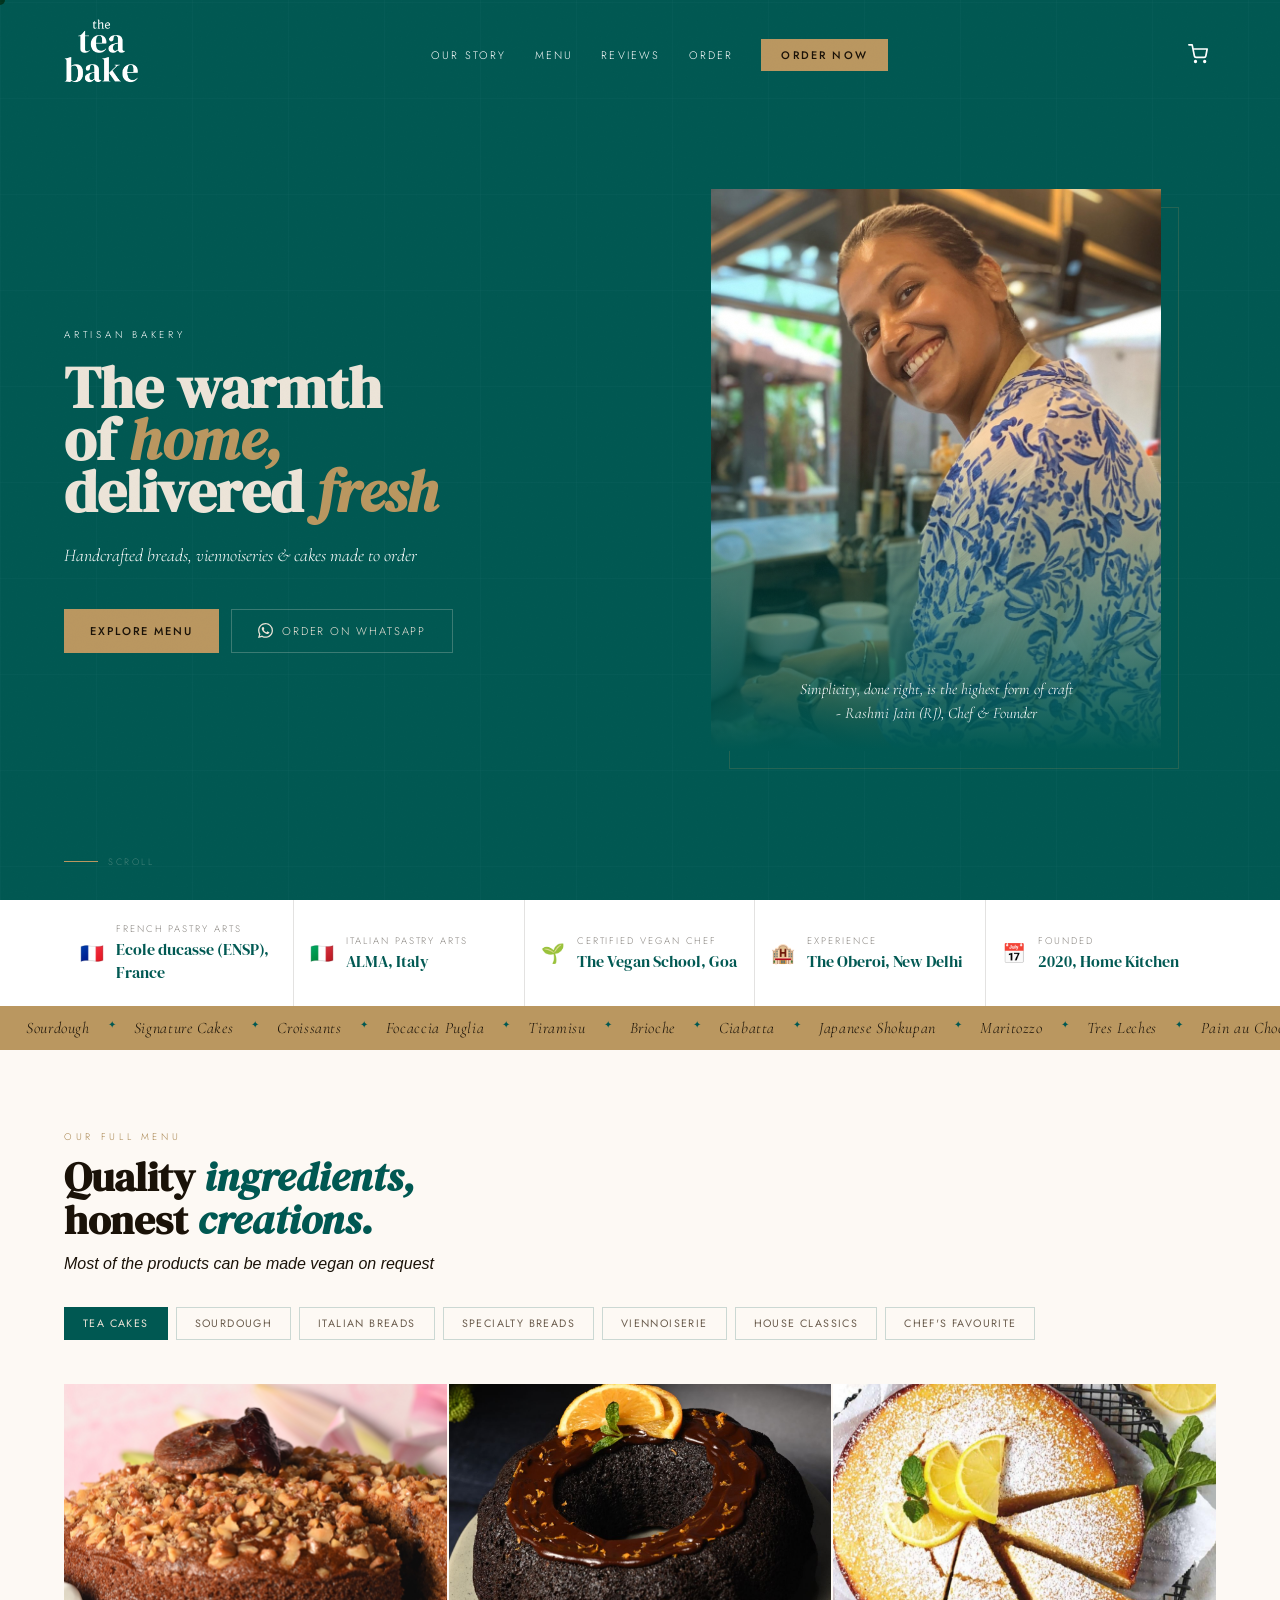
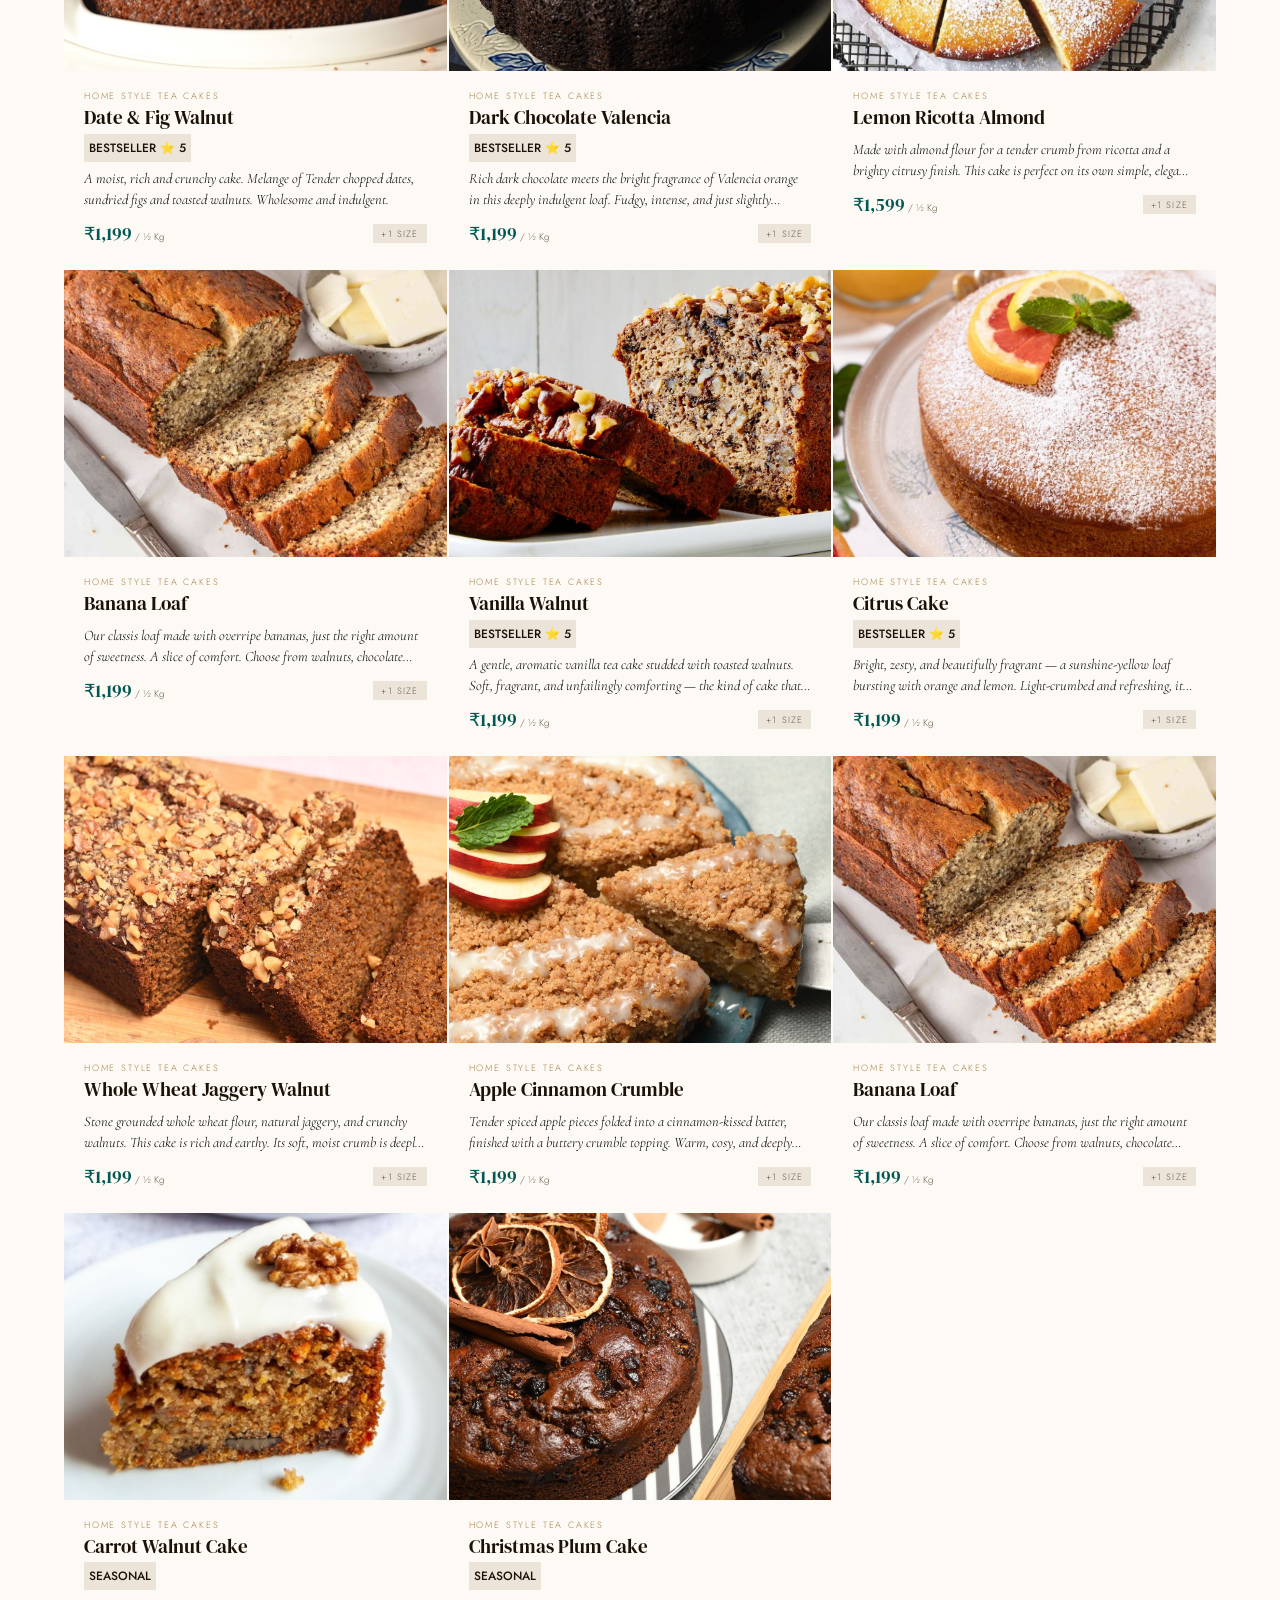
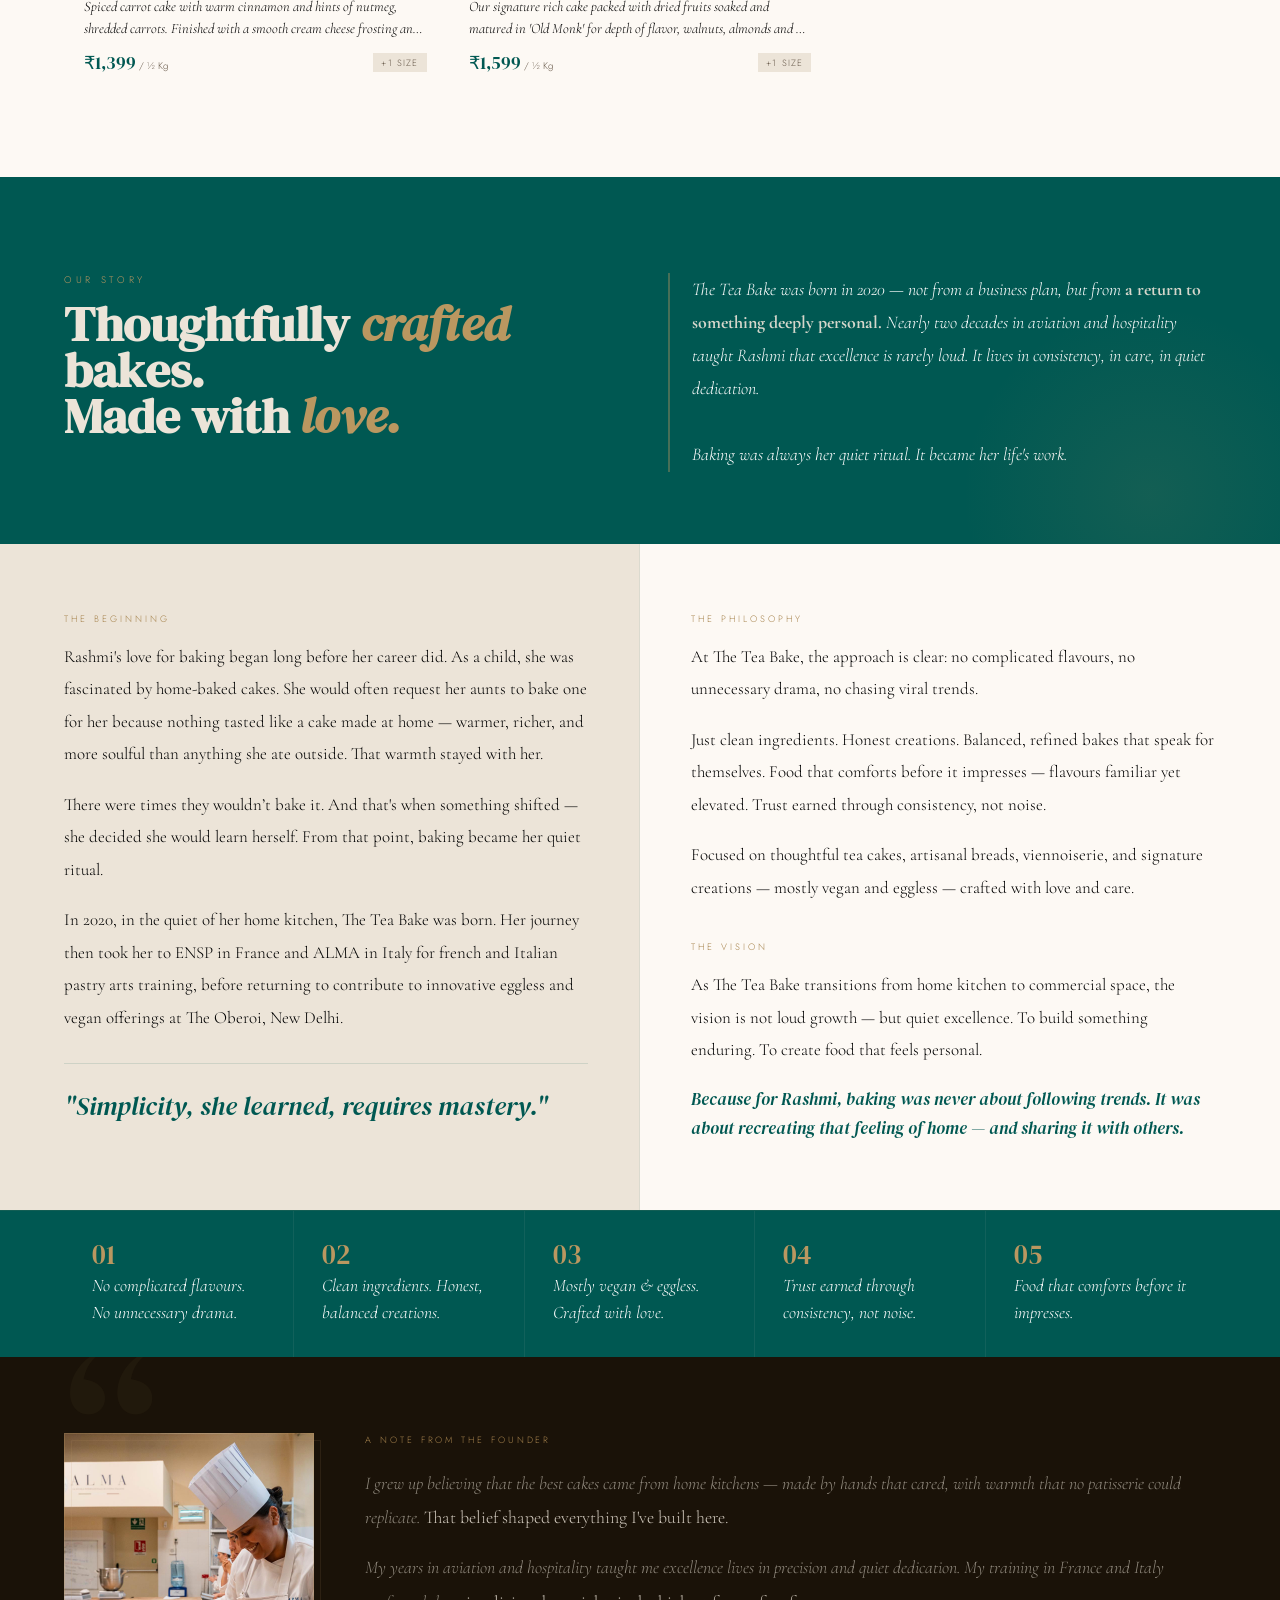
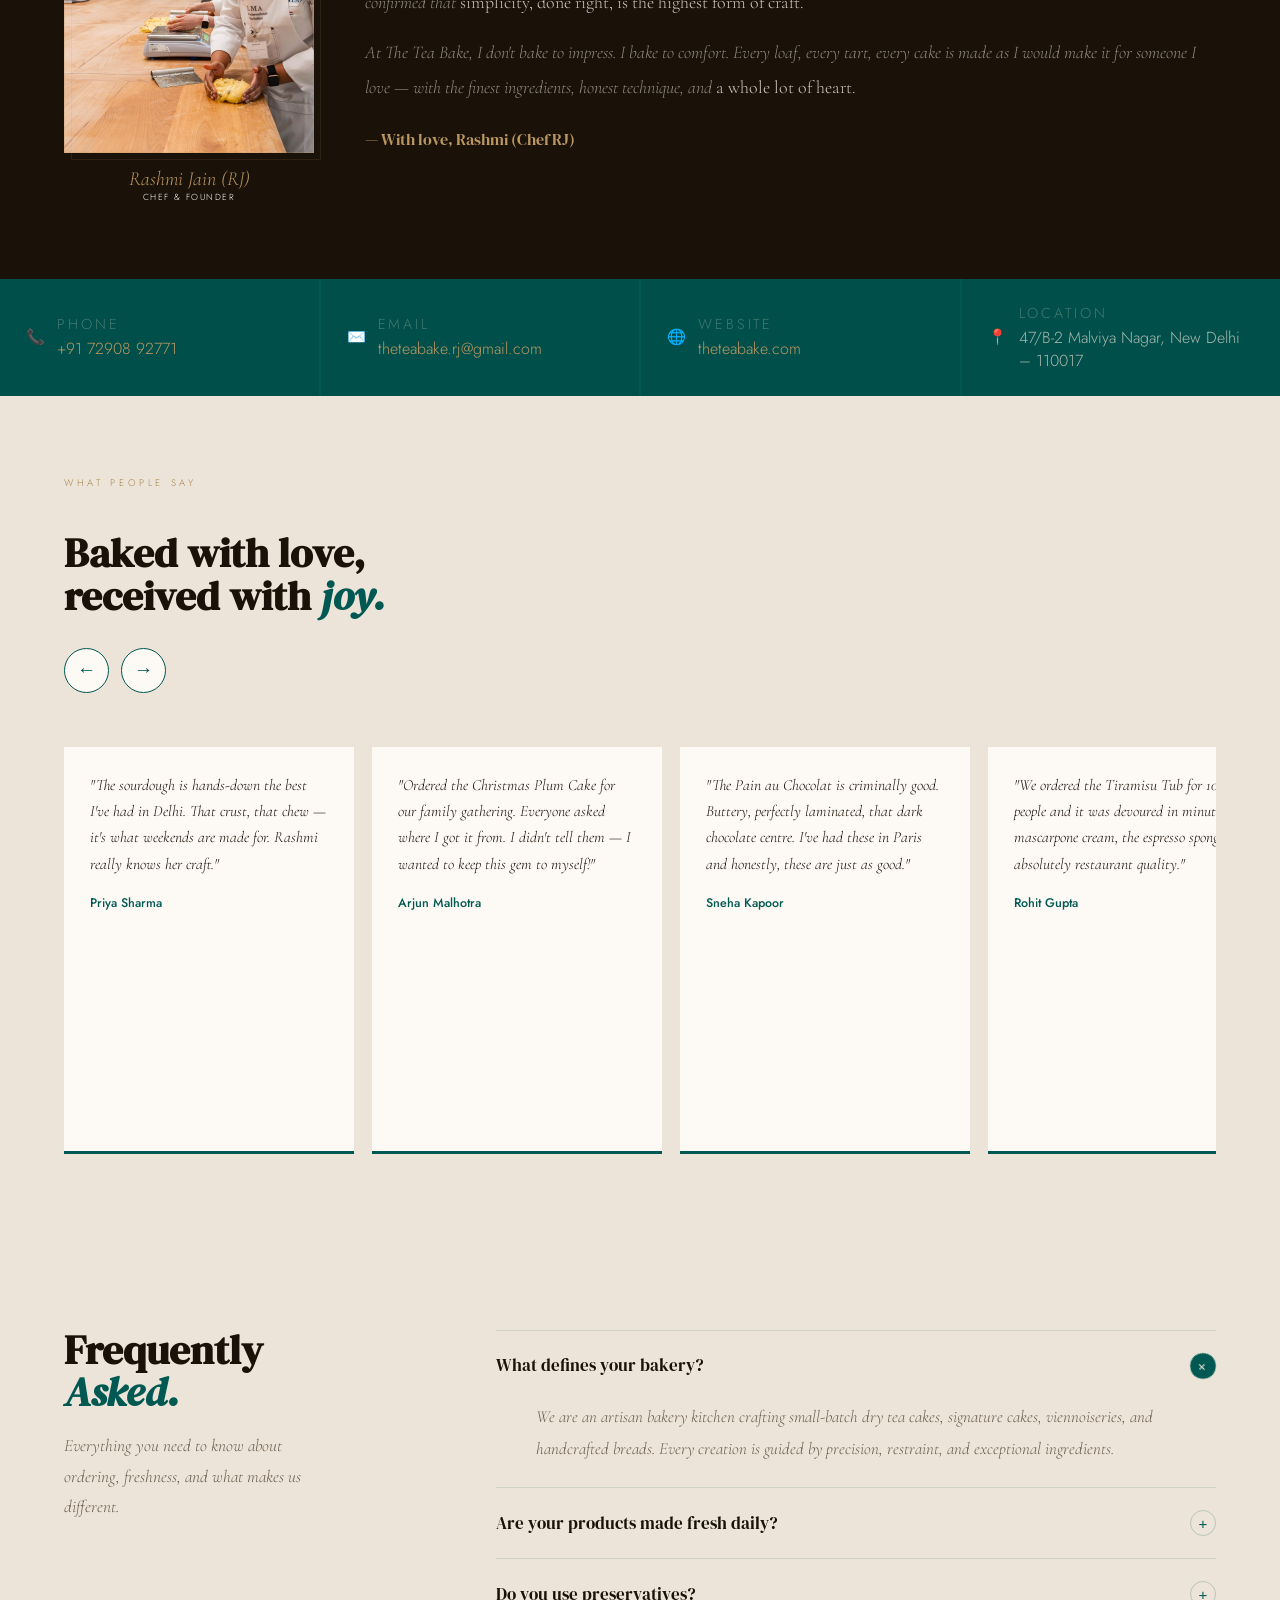
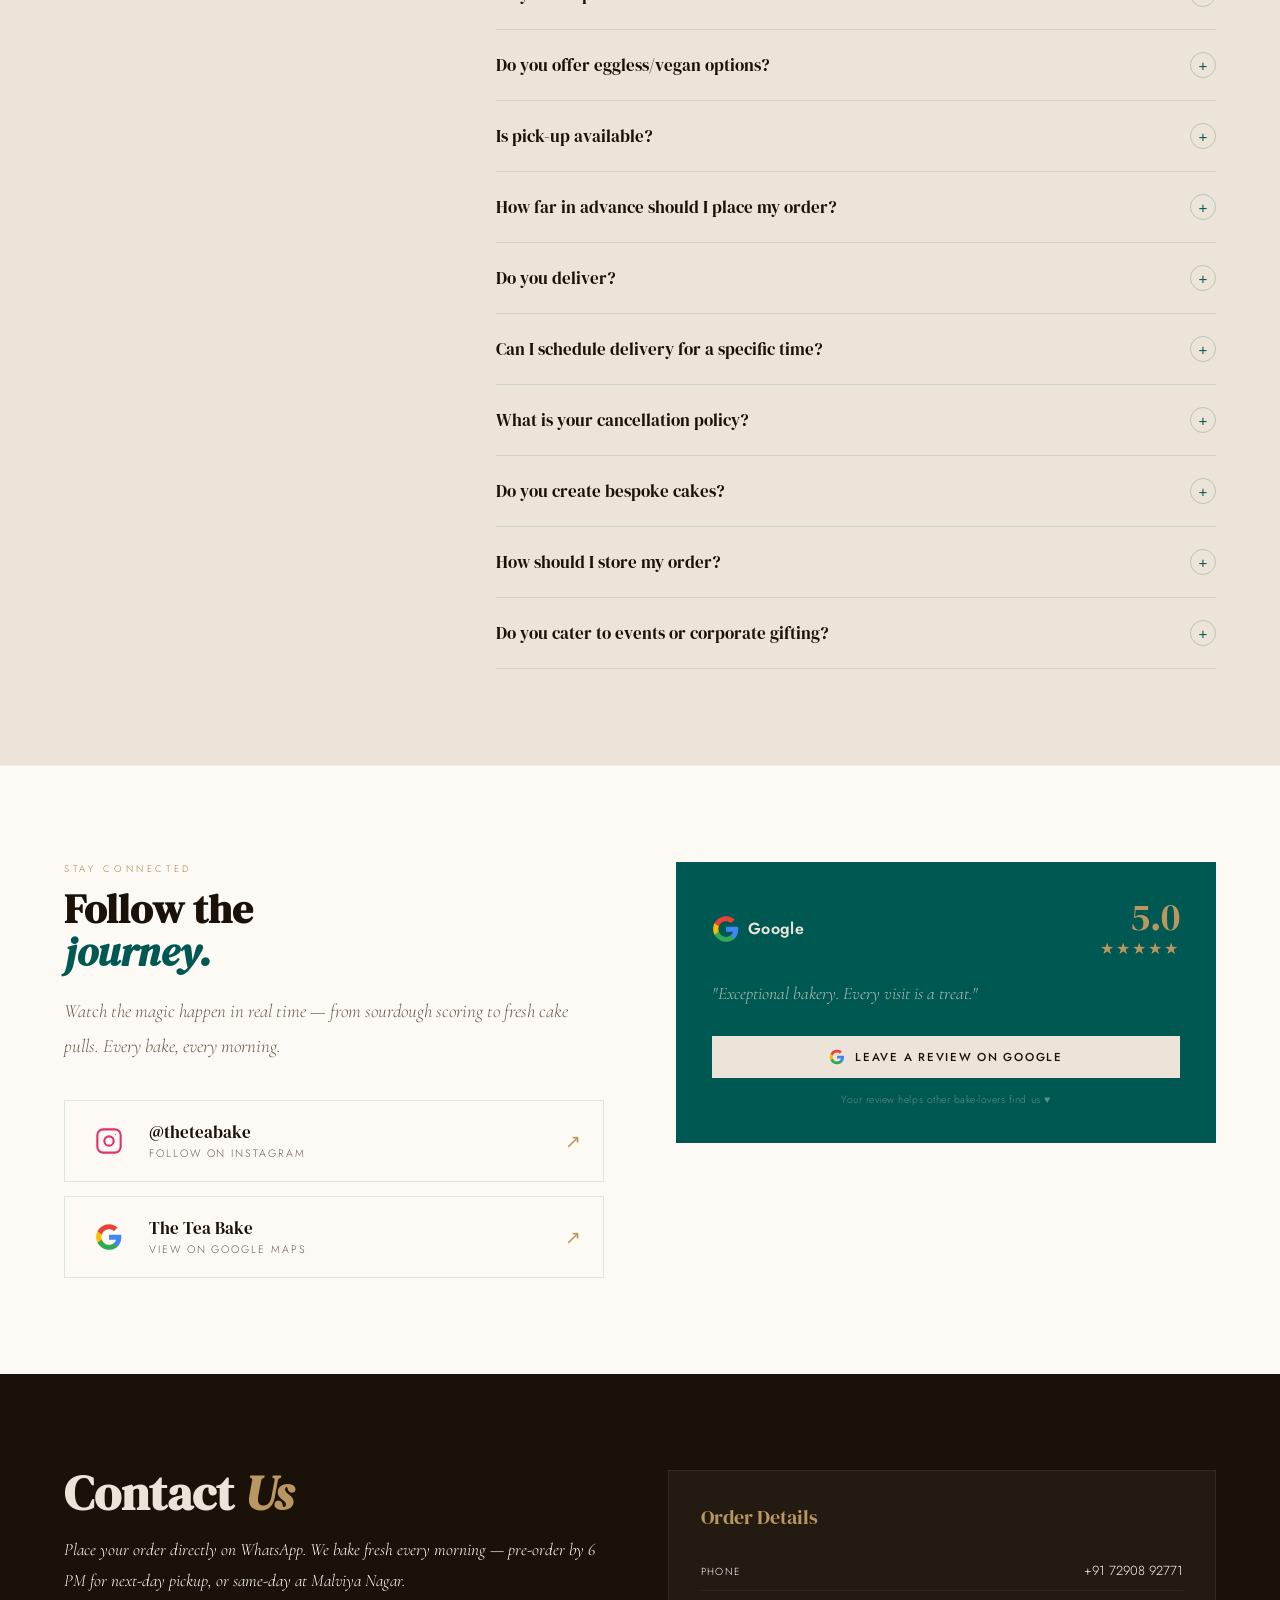
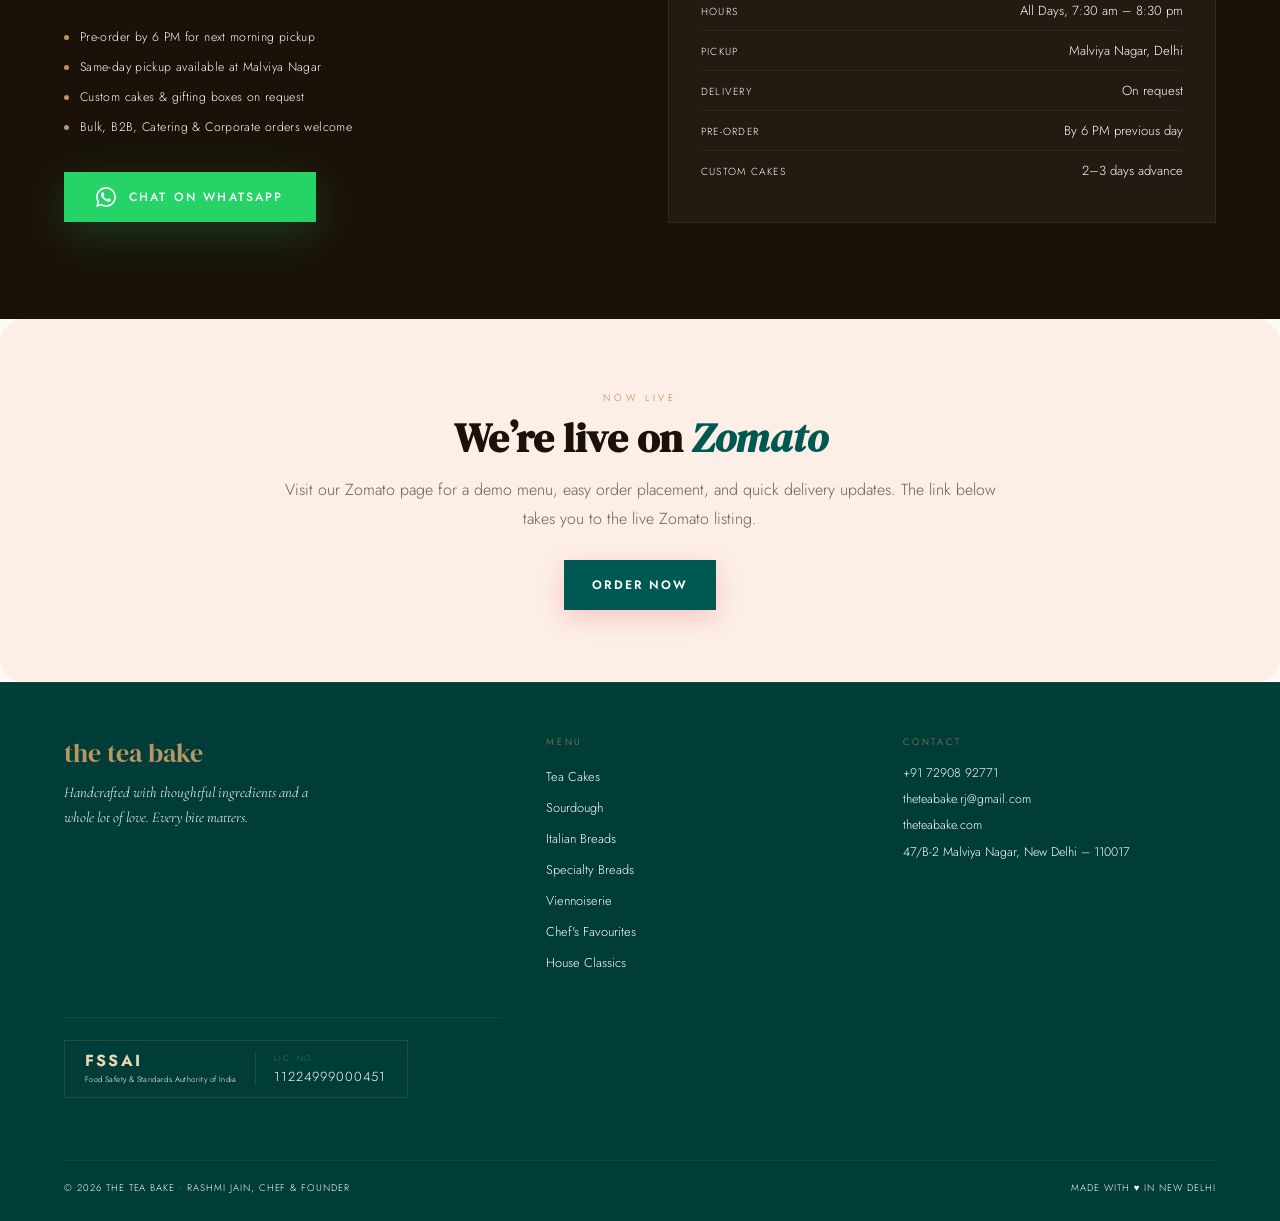
==== commit f53fbc11: "zomato_addition" ====
--- a/index.html
+++ b/index.html
@@ -466,6 +466,16 @@
     </div>
   </section>
 
+  <!-- ══ ZOMATO LIVE ══ -->
+  <section class="zomato-live sec-pad">
+    <span class="sec-label r">Now Live</span>
+    <h2 class="sec-title r">We’re live on <em>Zomato</em></h2>
+    <p class="zomato-text">Visit our Zomato page for a demo menu, easy order placement, and quick delivery updates. The
+      link below takes you to the live Zomato listing.</p>
+    <a class="zomato-btn" href="https://www.zomato.com/ncr/the-tea-bake-malviya-nagar-new-delhi/order" target="_blank"
+      rel="noopener">Order Now</a>
+  </section>
+
   <!-- ══ FOOTER ══ -->
   <footer>
     <div class="foot-grid">
--- a/main/style.css
+++ b/main/style.css
@@ -1302,7 +1302,7 @@
     display: inline-flex;
     align-items: center;
     gap: 12px;
-    background: linear-gradient(135deg, #EF4F5F 0%, #E63E4E 100%);
+    background: var(--teal);
     color: white;
     padding: 16px 32px;
     font-size: .75rem;
@@ -1310,7 +1310,7 @@
     letter-spacing: .16em;
     text-transform: uppercase;
     text-decoration: none;
-    border-radius: 6px;
+    border-radius: 0px;
     transition: all .3s cubic-bezier(.16, 1, .3, 1);
     width: fit-content;
     box-shadow: 0 8px 24px rgba(239, 79, 95, .25);
@@ -1319,7 +1319,7 @@
 .zomato-btn:hover {
     transform: translateY(-3px);
     box-shadow: 0 12px 32px rgba(239, 79, 95, .35);
-    background: linear-gradient(135deg, #E63E4E 0%, #D92D3D 100%);
+    background: var(--teal);
 }
 
 .zomato-btn svg {
@@ -2102,6 +2102,47 @@
     height: 20px
 }
 
+.zomato-live {
+    background: rgba(255, 86, 0, .06);
+    text-align: center;
+    padding: 72px var(--pad);
+    border-radius: 24px;
+    /* margin: 40px 0; */
+}
+
+.zomato-live .sec-title {
+    margin-bottom: 16px;
+}
+
+.zomato-text {
+    max-width: 720px;
+    margin: 0 auto 26px;
+    color: var(--muted);
+    font-size: 1rem;
+    line-height: 1.8;
+}
+
+.zomato-btn {
+    display: inline-flex;
+    align-items: center;
+    justify-content: center;
+    gap: 8px;
+    padding: 16px 28px;
+    background: var(--teal);
+    color: white;
+    text-transform: uppercase;
+    letter-spacing: .16em;
+    font-size: .76rem;
+    font-weight: 600;
+    text-decoration: none;
+    transition: background .3s, transform .2s;
+}
+
+.zomato-btn:hover {
+    background: #d93f10;
+    transform: translateY(-1px);
+}
+
 .order-card {
     background: rgba(236, 228, 216, .04);
     border: 1px solid rgba(236, 228, 216, .08);
